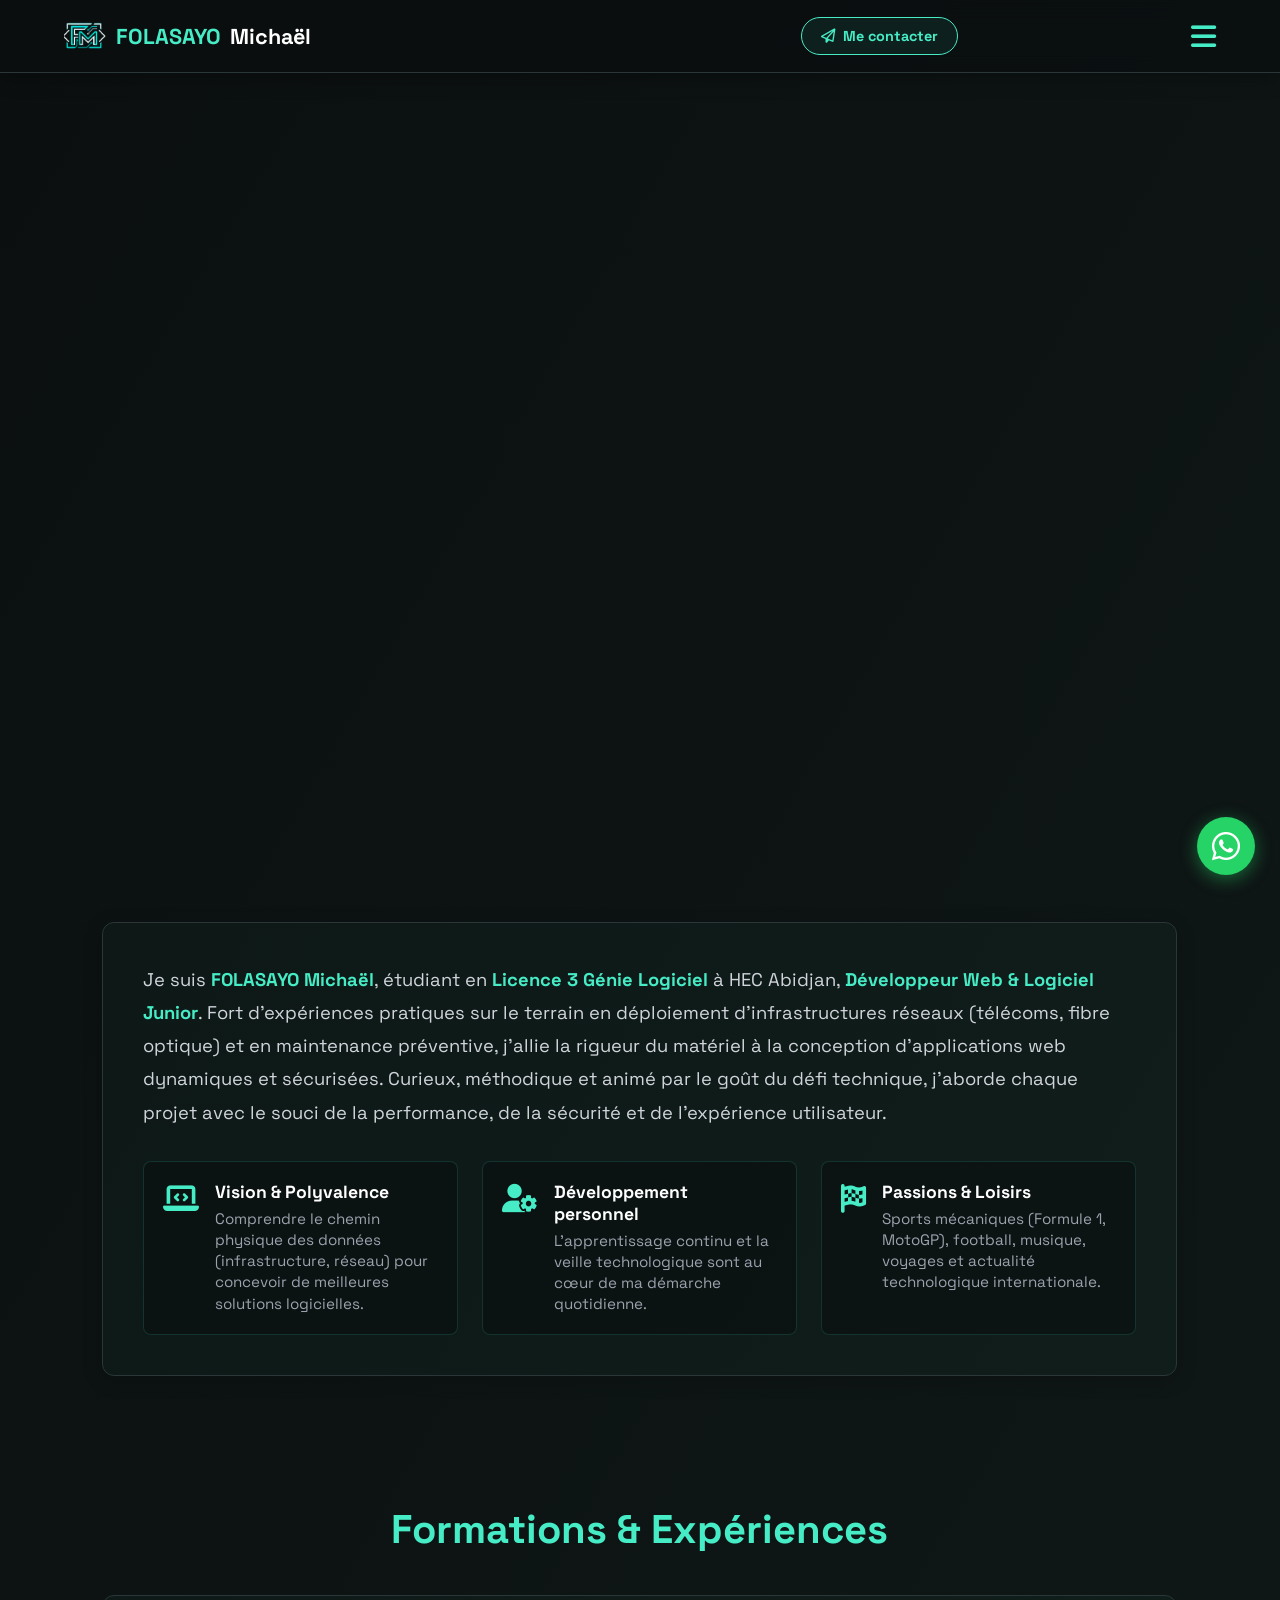
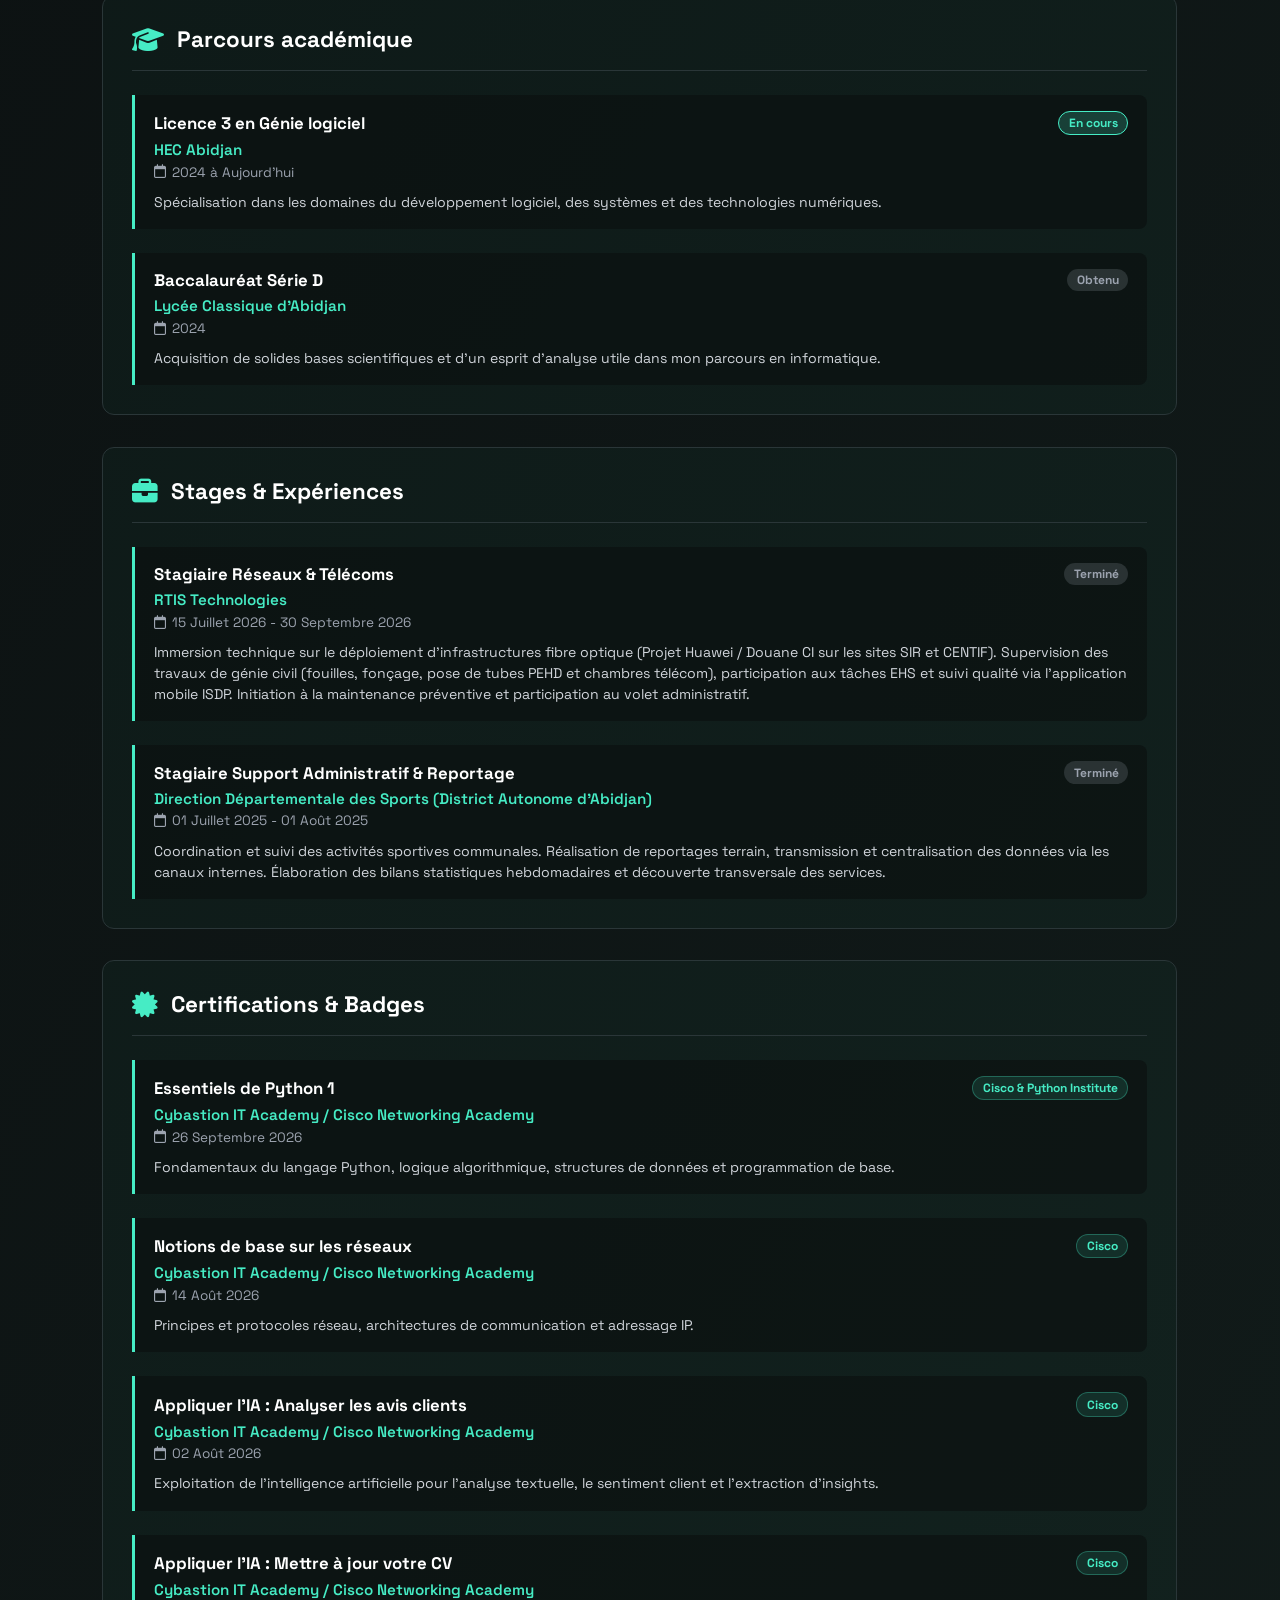
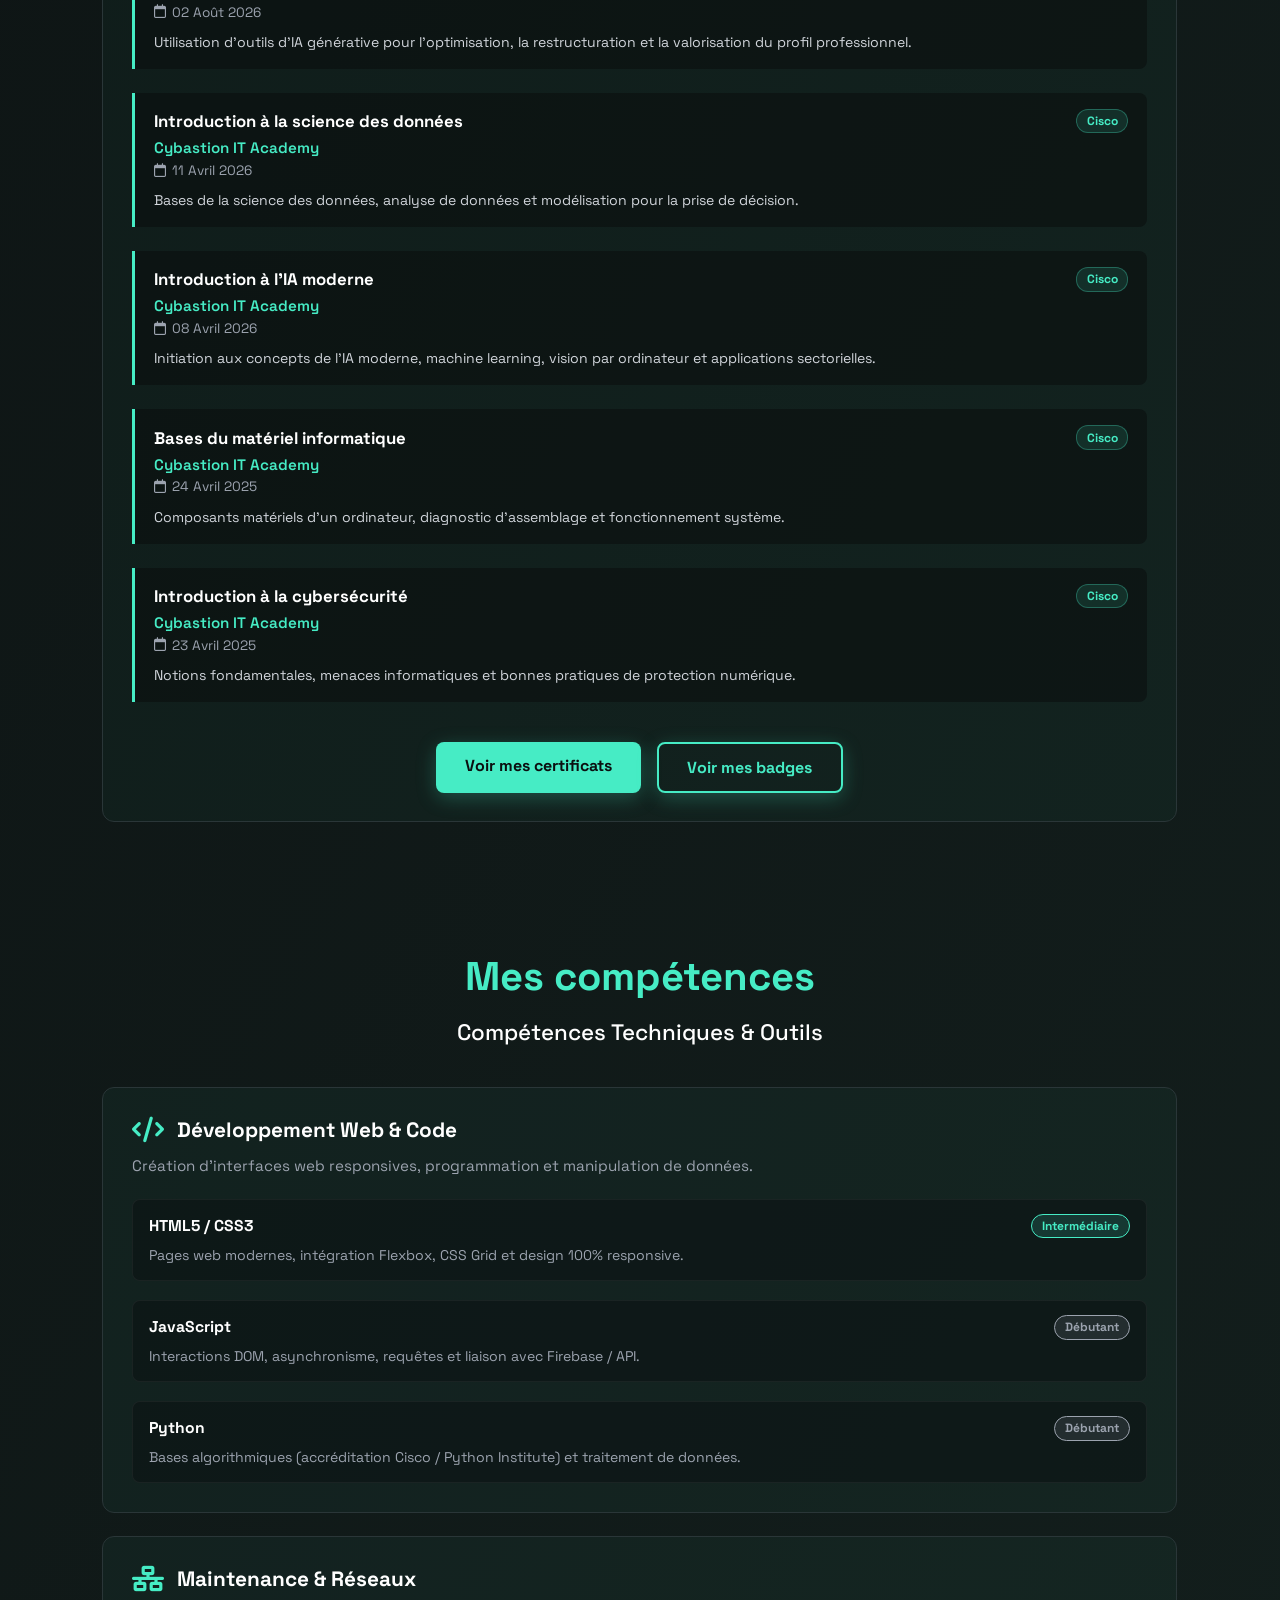
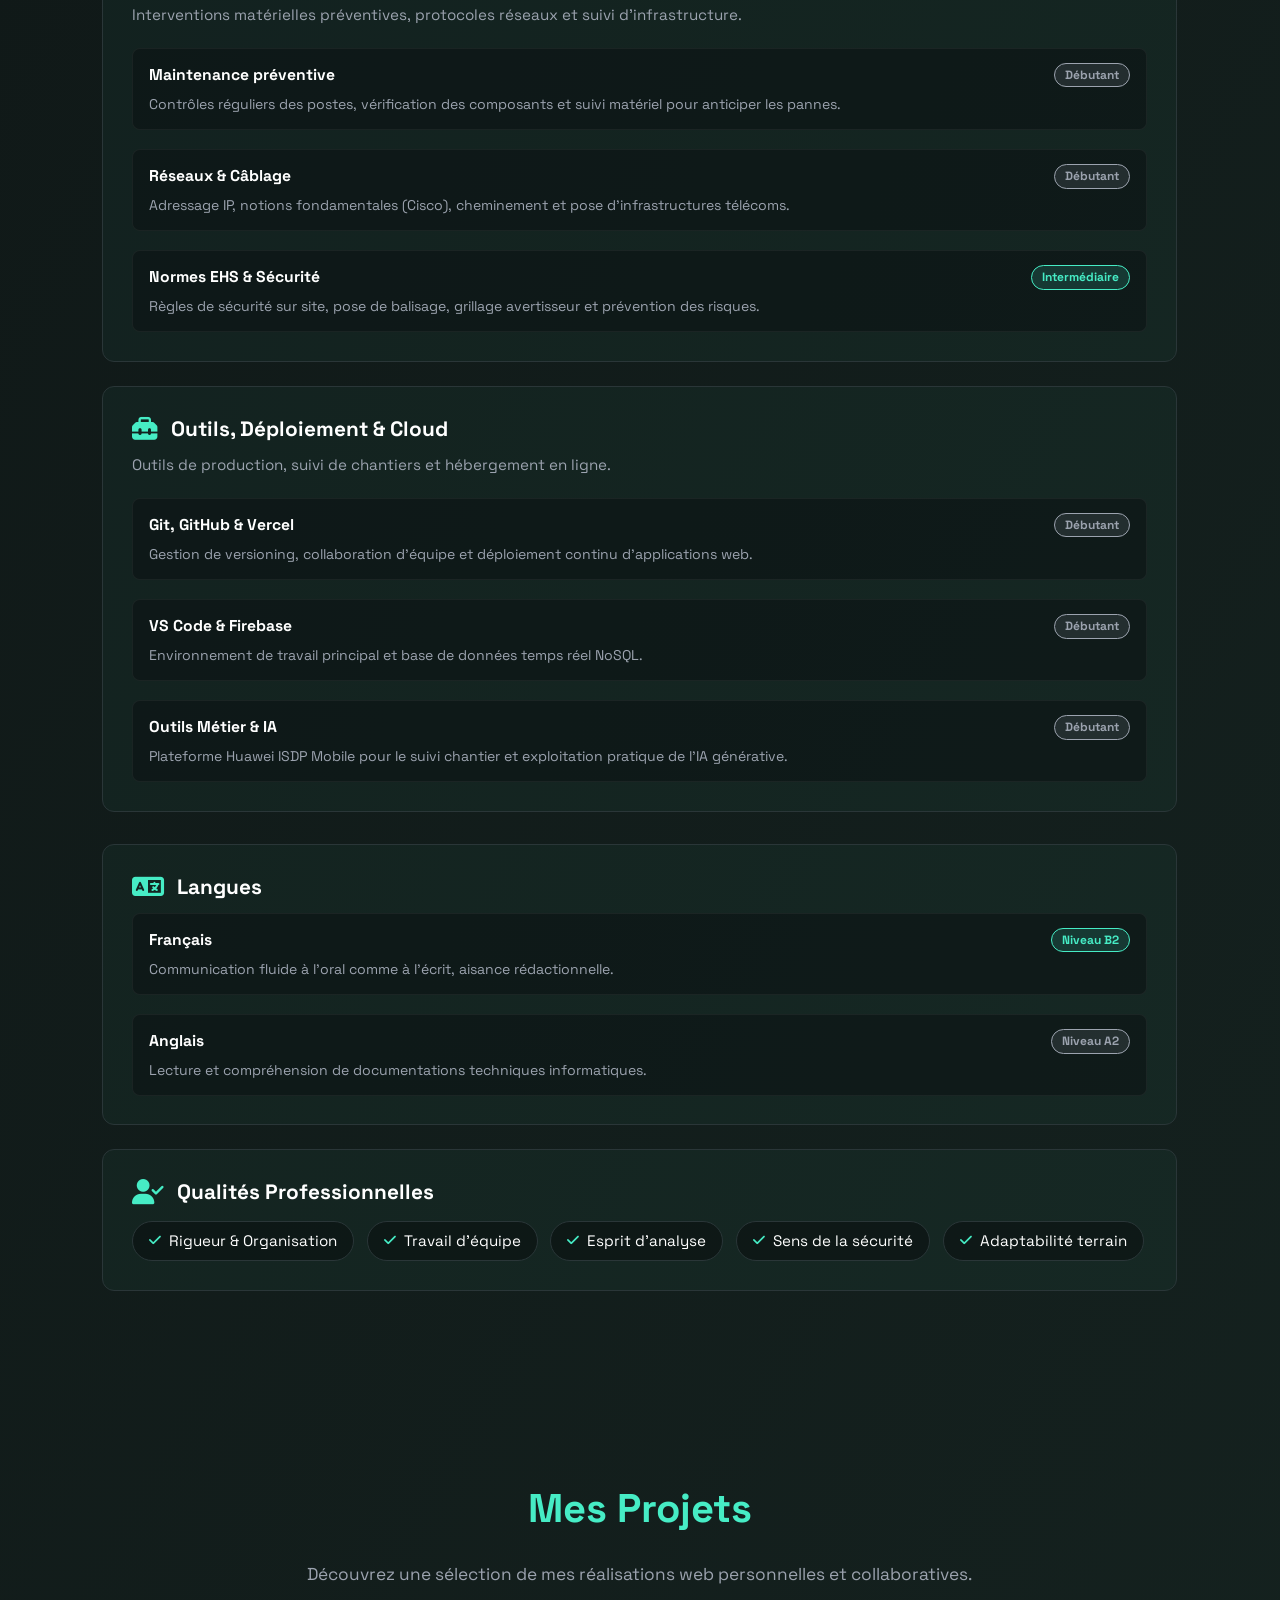
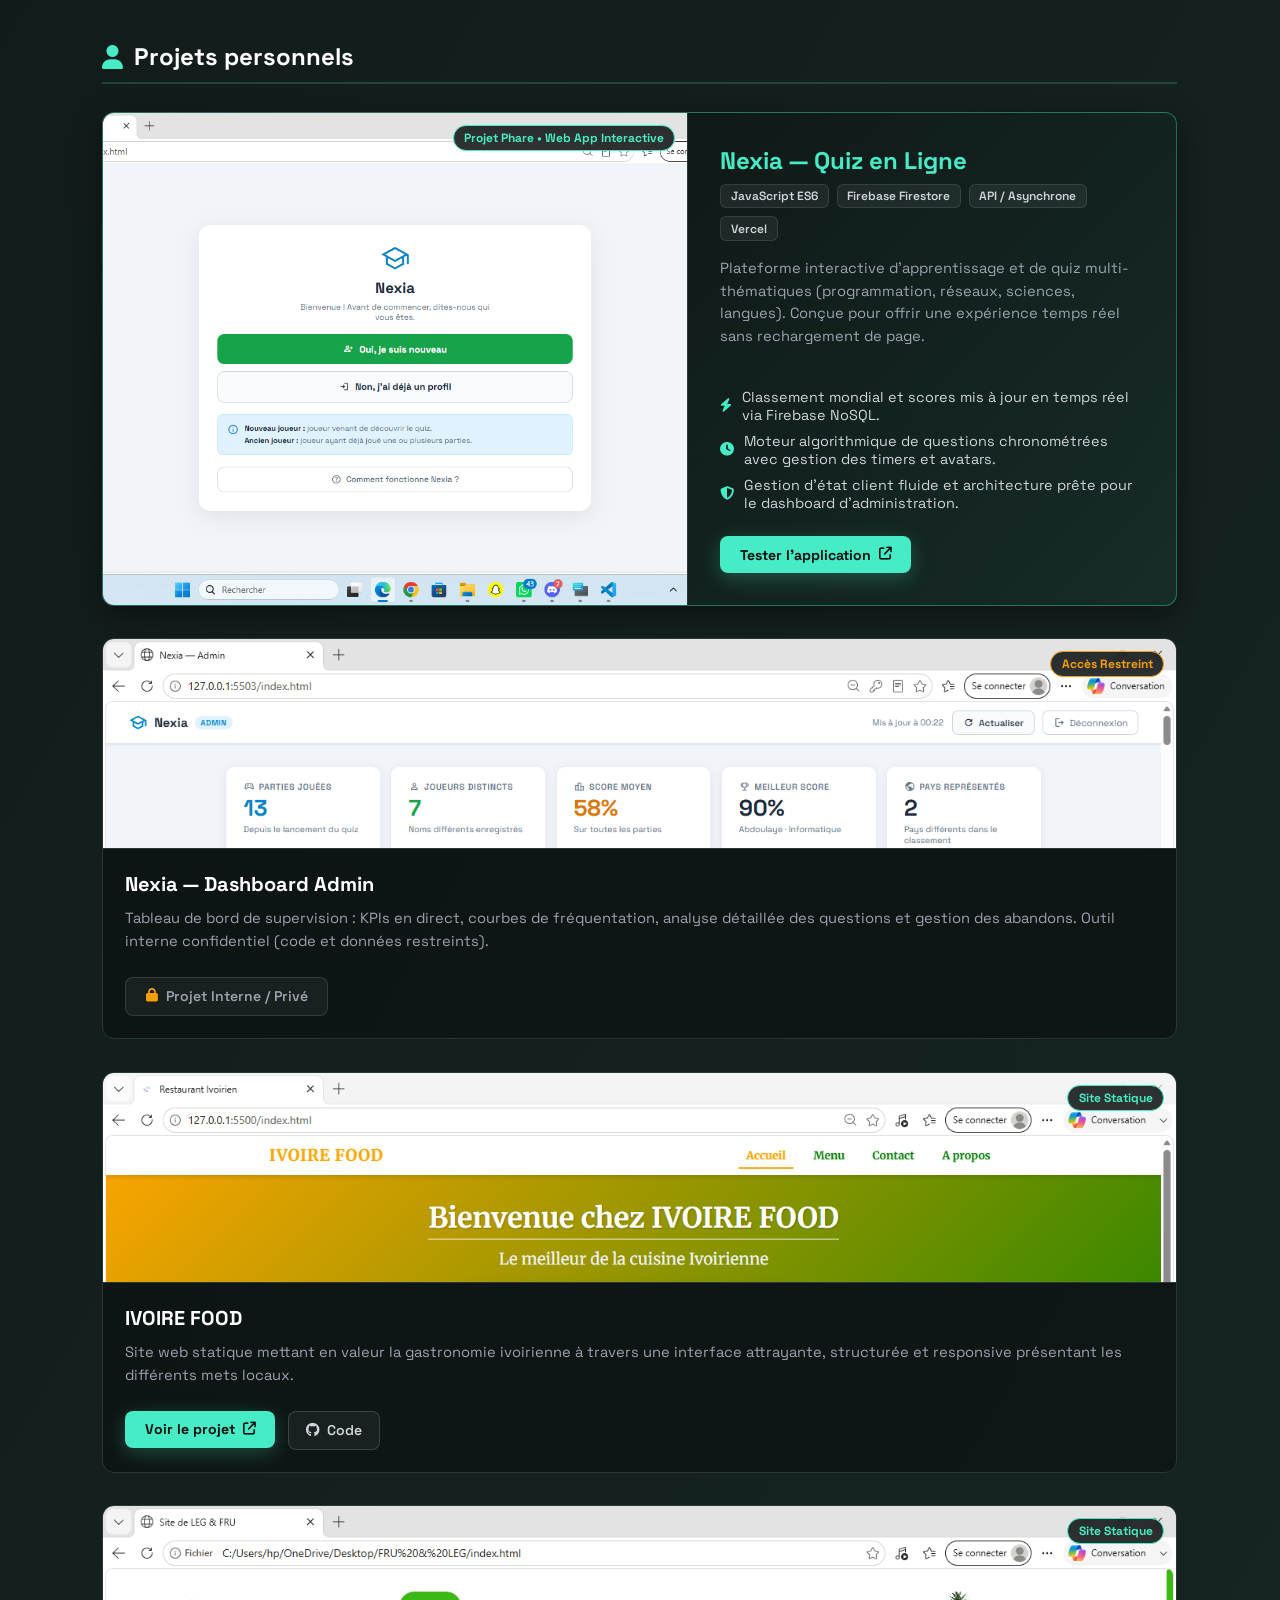
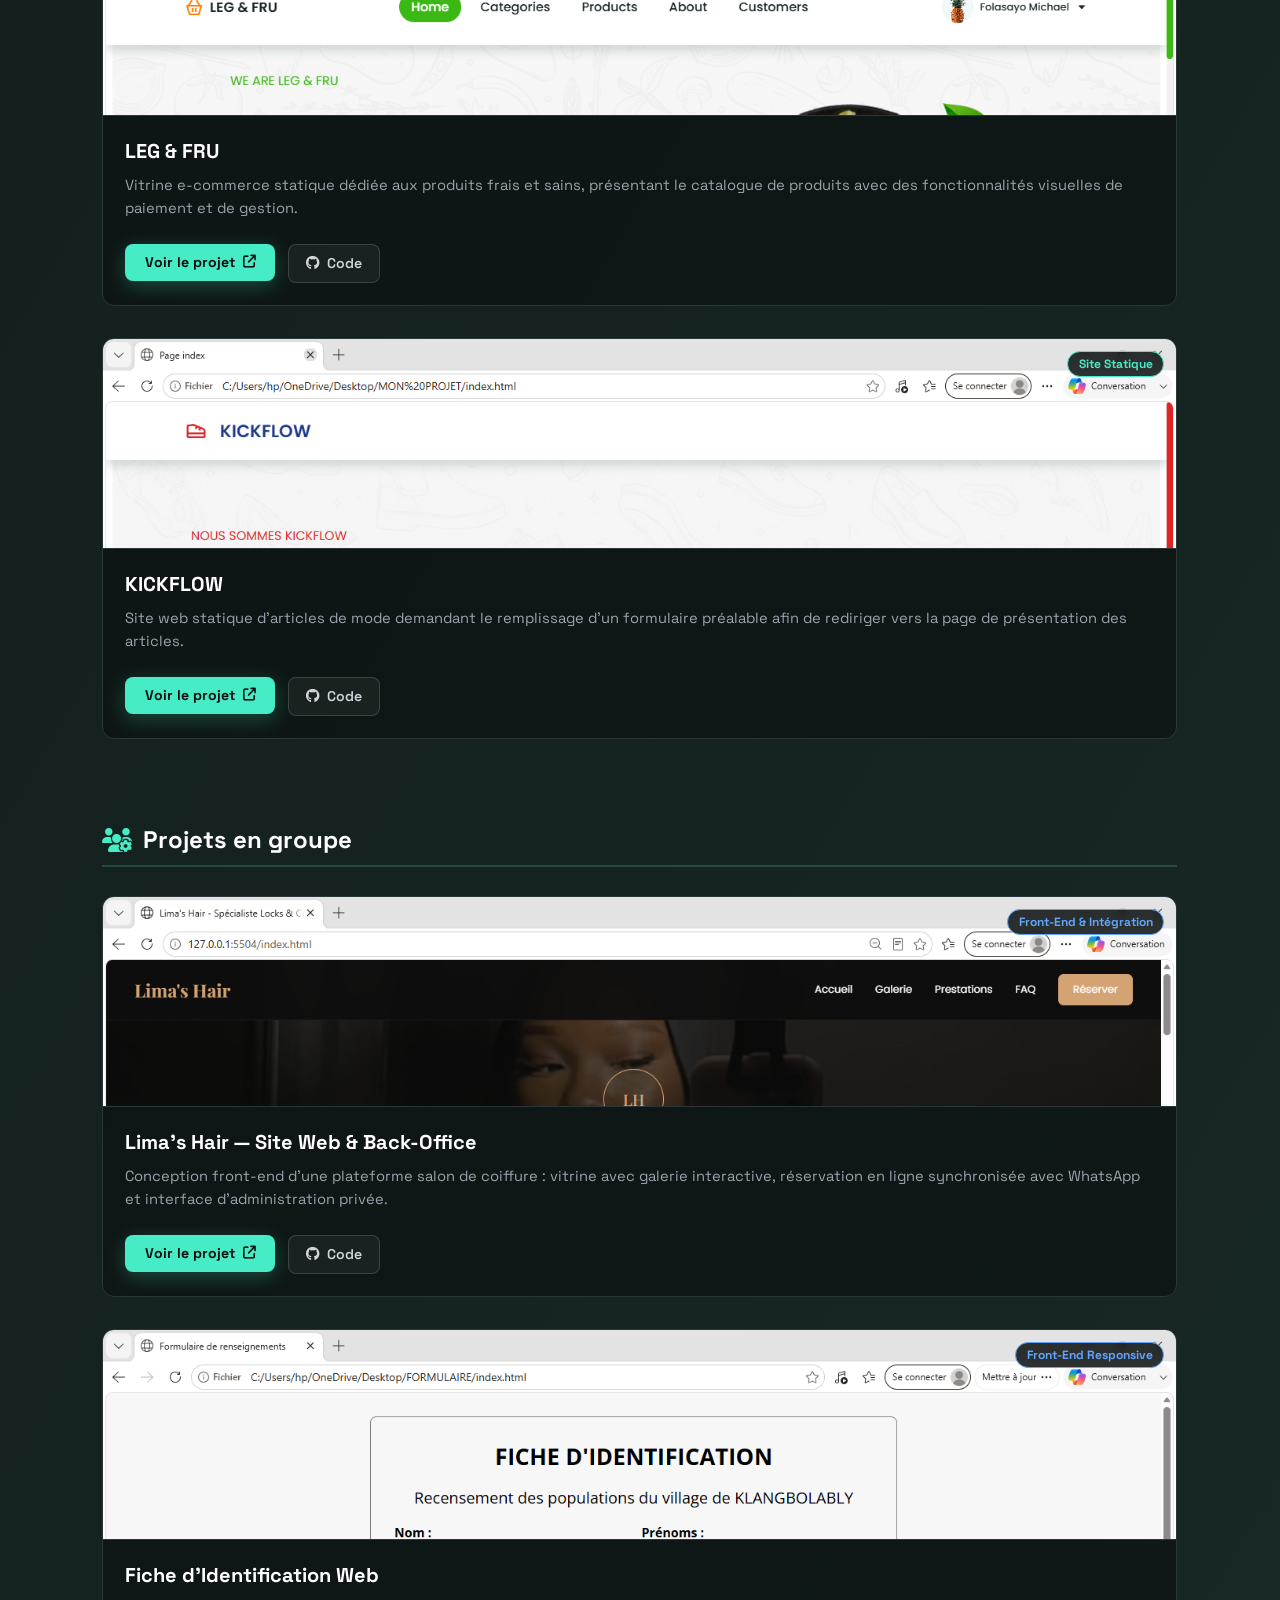
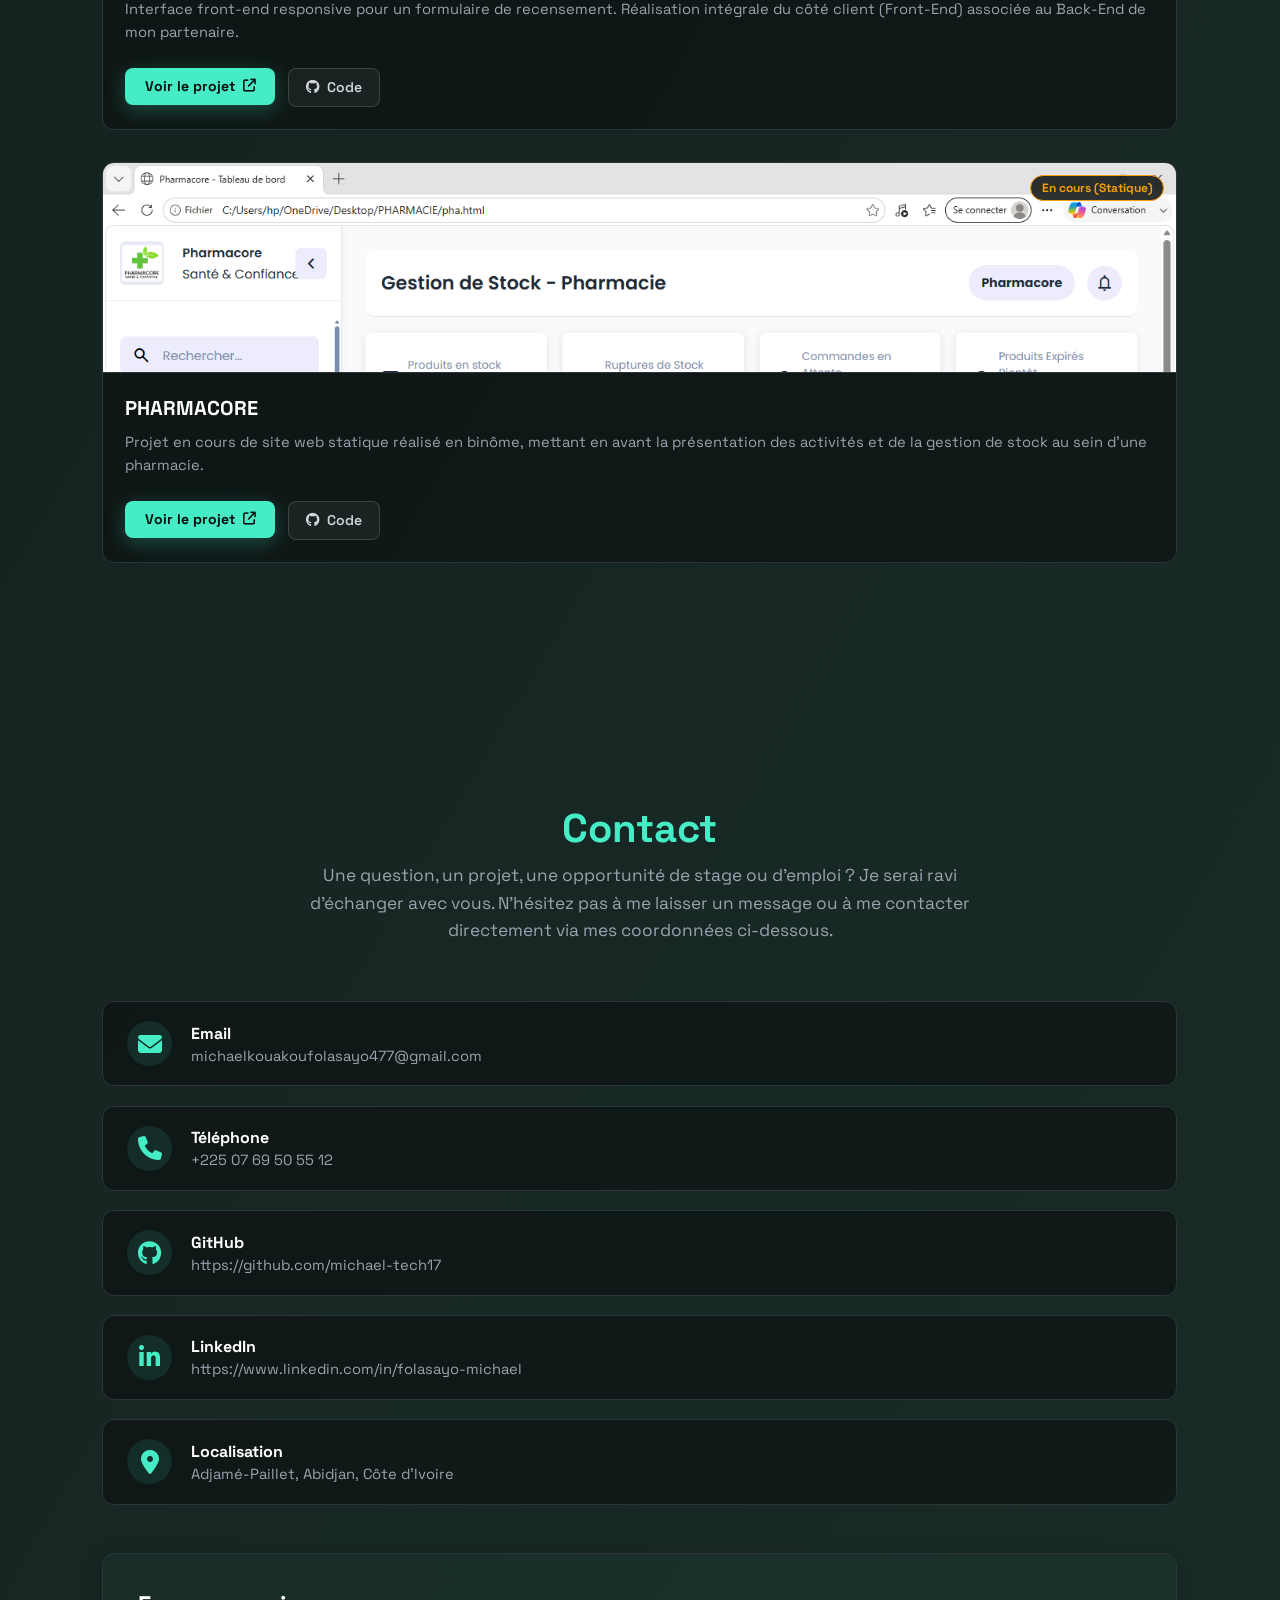
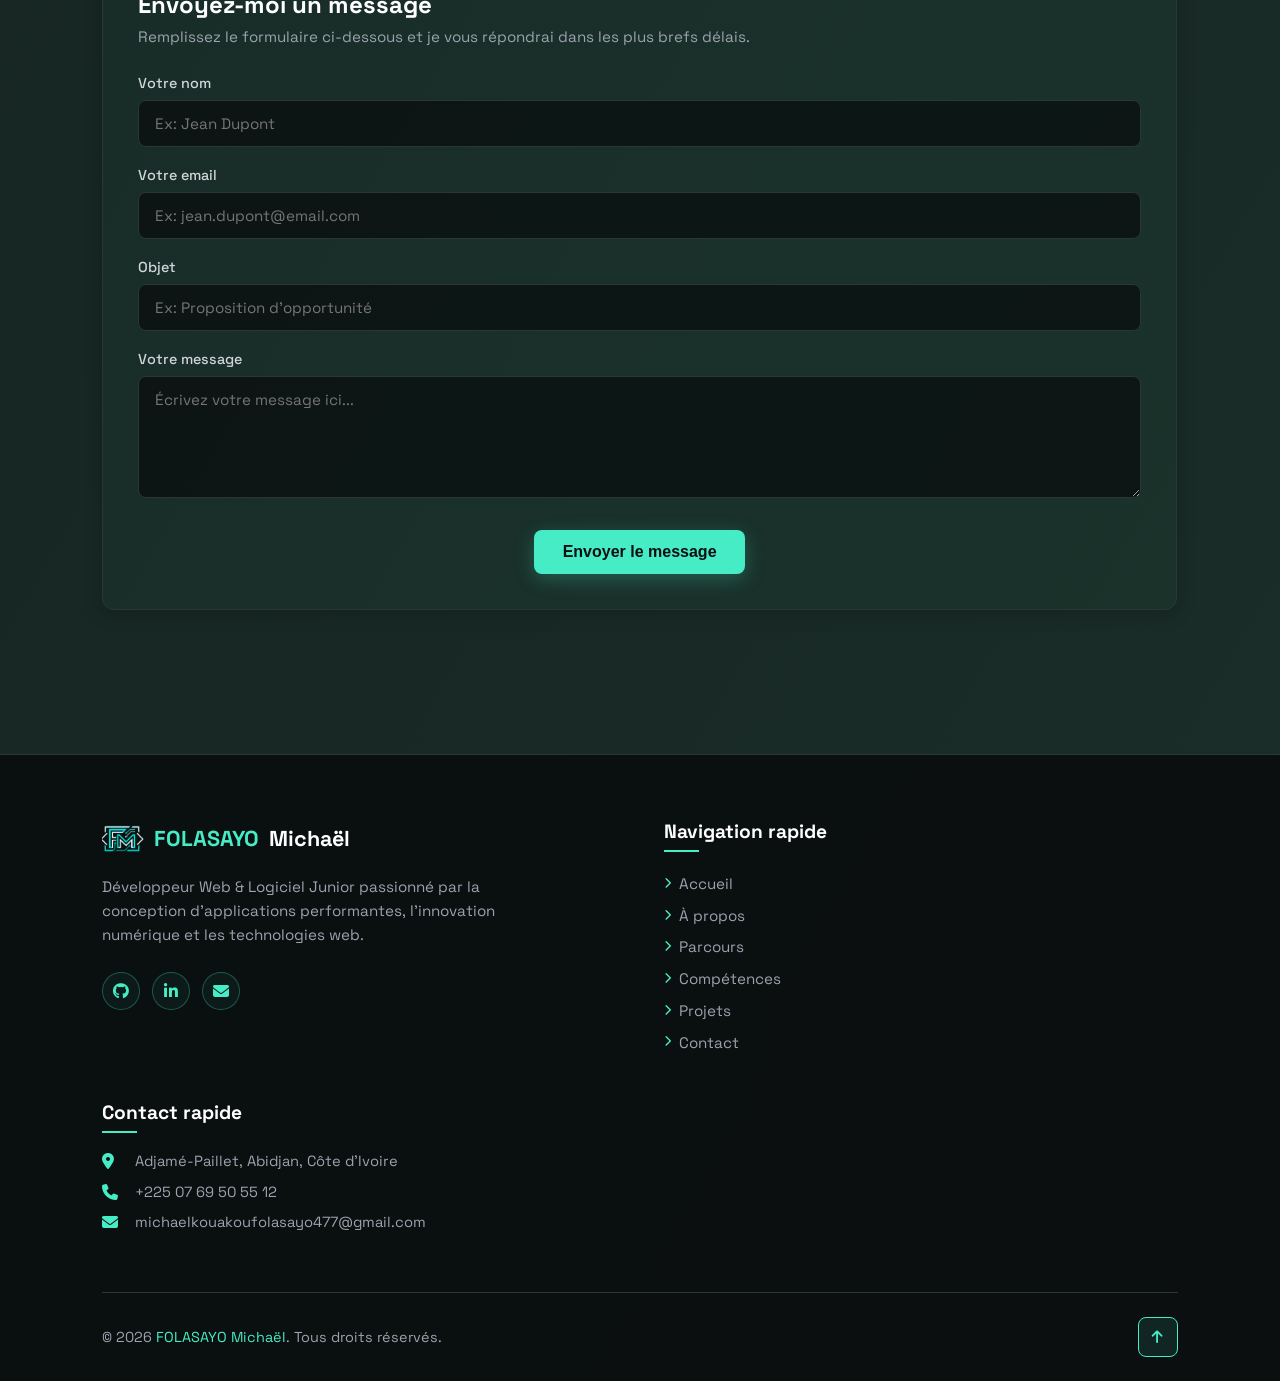
==== index.html @ db562a57 "Ajout de logo" ====
<head>
    <meta charset="UTF-8">
    <meta name="viewport" content="width=device-width, initial-scale=1.0">
    <title>FOLASAYO Michaël — Développeur Web & Logiciel Junior</title>

    <!-- SEO Général -->
    <meta name="title" content="FOLASAYO Michaël — Développeur Web & Logiciel Junior">
    <meta name="description" content="Portfolio de FOLASAYO Michaël, étudiant en Génie Logiciel. Développement d'applications web modernes (JavaScript, Firebase, APIs) et compétences en infrastructures réseaux.">
    <meta name="keywords" content="FOLASAYO Michaël, Développeur Web, Génie Logiciel, Côte d'Ivoire, Abidjan, JavaScript, Firebase, Portfolio, Frontend">
    <meta name="author" content="FOLASAYO Michaël">
    <meta name="robots" content="index, follow">

    <!-- Favicon (Onglet du navigateur) -->
    <link rel="icon" type="image/svg+xml" href="data:image/svg+xml,<svg xmlns='http://www.w3.org/2000/svg' viewBox='0 0 100 100'><text y='.9em' font-size='90' fill='%2346ECC5'>⚡</text></svg>">

    <!-- Open Graph (Aperçu enrichi sur WhatsApp, LinkedIn, Facebook) -->
    <meta property="og:type" content="website">
    <meta property="og:url" content="https://michael-tech17.github.io/">
    <meta property="og:title" content="FOLASAYO Michaël — Développeur Web & Logiciel Junior">
    <meta property="og:description" content="Découvrez mes projets web, mes compétences techniques et mes réalisations (Nexia, back-office, applications interactives).">
    <meta property="og:image" content="Images/hero.jpg">

    <!-- Twitter Card -->
    <meta name="twitter:card" content="summary_large_image">
    <meta name="twitter:title" content="FOLASAYO Michaël — Développeur Web & Logiciel Junior">
    <meta name="twitter:description" content="Découvrez mes projets web, mes compétences techniques et mes réalisations.">
    <meta name="twitter:image" content="Images/hero.jpg">

    <!-- Feuilles de style et icônes -->
    <link rel="stylesheet" href="style.css">
    <link rel="stylesheet" href="https://cdnjs.cloudflare.com/ajax/libs/font-awesome/6.5.1/css/all.min.css">
</head>
<body>

    <!-- Entête -->
    <header>
        <a href="#" class="logo">
            <img src="Images/logo.png" alt="Logo FOLASAYO Michaël" class="logo-img">
            <span>FOLASAYO</span> Michaël
        </a>

        <nav>
            <ul class="navbar" id="navbar">
                <li><a href="#home" class="active">Accueil</a></li>
                <li><a href="#about">À propos</a></li>
                <li><a href="#education">Parcours</a></li>
                <li><a href="#skills">Compétences</a></li>
                <li><a href="#projects">Projets</a></li>
                <li><a href="#contact">Contact</a></li>
            </ul>
        </nav>

        <!-- Bouton d'action directe -->
        <a href="#contact" class="btn-header">
            <i class="fa-regular fa-paper-plane"></i>
            <span>Me contacter</span>
        </a>

        <div class="menu-icon" id="menu-icon">
            <i class="fa-solid fa-bars"></i>
        </div>
    </header>

    <!-- Contenu Principal -->
    <main>
        <!-- Section Accueil -->
        <section class="hero" id="home">
            <div class="hero-text reveal">
                <h1>Salut ! Je me nomme <br><span class="name">FOLASAYO Michaël</span></h1>
                <p class="typing-text">Développeur Web & Logiciel Junior</p>
                <p class="description">
                    Étudiant en Génie Logiciel, je conçois des applications web modernes et dynamiques tout en apportant une expertise terrain concrète en maintenance préventive et déploiement d'infrastructures télécoms.
                </p>

                <div class="social">
                    <a href="https://github.com/michael-tech17" target="_blank" rel="noopener noreferrer" aria-label="GitHub"><i class="fa-brands fa-github"></i></a>
                    <a href="https://www.linkedin.com/in/folasayo-michael" target="_blank" rel="noopener noreferrer" aria-label="LinkedIn"><i class="fa-brands fa-linkedin-in"></i></a>
                </div>

                <a href="Documents/CV de FMK (2).pdf" target="_blank" rel="noopener noreferrer" class="btn">Voir mon CV</a>
            </div>

            <div class="hero-image reveal">
                <img src="Images/hero.jpg" alt="Photo de FOLASAYO Michaël">
            </div>
        </section>

        <!-- Section À propos -->
        <section class="about" id="about">
            <h2 class="reveal">À propos de moi</h2>
            <div class="about-card reveal">
                <p class="about-intro">
                    Je suis <strong>FOLASAYO Michaël</strong>, étudiant en <strong>Licence 3 Génie Logiciel</strong> à HEC Abidjan, <strong>Développeur Web & Logiciel Junior</strong>. Fort d'expériences pratiques sur le terrain en déploiement d'infrastructures réseaux (télécoms, fibre optique) et en maintenance préventive, j'allie la rigueur du matériel à la conception d'applications web dynamiques et sécurisées. Curieux, méthodique et animé par le goût du défi technique, j'aborde chaque projet avec le souci de la performance, de la sécurité et de l'expérience utilisateur.
                </p>

                <div class="about-details">
                    <div class="about-box">
                        <i class="fa-solid fa-laptop-code"></i>
                        <div>
                            <h4>Vision & Polyvalence</h4>
                            <p>Comprendre le chemin physique des données (infrastructure, réseau) pour concevoir de meilleures solutions logicielles.</p>
                        </div>
                    </div>

                    <div class="about-box">
                        <i class="fa-solid fa-user-gear"></i>
                        <div>
                            <h4>Développement personnel</h4>
                            <p>L'apprentissage continu et la veille technologique sont au cœur de ma démarche quotidienne.</p>
                        </div>
                    </div>

                    <div class="about-box">
                        <i class="fa-solid fa-flag-checkered"></i>
                        <div>
                            <h4>Passions & Loisirs</h4>
                            <p>Sports mécaniques (Formule 1, MotoGP), football, musique, voyages et actualité technologique internationale.</p>
                        </div>
                    </div>
                </div>
            </div>
        </section>

        <!-- Section Formations & Expériences -->
        <section class="education" id="education">
            <h2 class="reveal">Formations & Expériences</h2>

            <div class="education-grid education-two-cols">
                
                <!-- COLONNE 1 : Parcours Académique & Stages -->
                <div class="education-column reveal">
                    
                    <!-- Bloc : Parcours académique -->
                    <div class="education-card">
                        <div class="card-title">
                            <i class="fa-solid fa-graduation-cap"></i>
                            <h3>Parcours académique</h3>
                        </div>

                        <div class="timeline-item">
                            <div class="item-header">
                                <h4>Licence 3 en Génie logiciel</h4>
                                <span class="badge-status current">En cours</span>
                            </div>
                            <span class="institution">HEC Abidjan</span>
                            <span class="date"><i class="fa-regular fa-calendar"></i> 2024 à Aujourd'hui</span>
                            <p class="item-desc">Spécialisation dans les domaines du développement logiciel, des systèmes et des technologies numériques.</p>
                        </div>

                        <div class="timeline-item">
                            <div class="item-header">
                                <h4>Baccalauréat Série D</h4>
                                <span class="badge-status done">Obtenu</span>
                            </div>
                            <span class="institution">Lycée Classique d'Abidjan</span>
                            <span class="date"><i class="fa-regular fa-calendar"></i> 2024</span>
                            <p class="item-desc">Acquisition de solides bases scientifiques et d'un esprit d'analyse utile dans mon parcours en informatique.</p>
                        </div>
                    </div>

                    <!-- Bloc : Stages & Expériences -->
                    <div class="education-card">
                        <div class="card-title">
                            <i class="fa-solid fa-briefcase"></i>
                            <h3>Stages & Expériences</h3>
                        </div>

                        <div class="timeline-item">
                            <div class="item-header">
                                <h4>Stagiaire Réseaux & Télécoms</h4>
                                <span class="badge-status done">Terminé</span>
                            </div>
                            <span class="institution">RTIS Technologies</span>
                            <span class="date"><i class="fa-regular fa-calendar"></i> 15 Juillet 2026 - 30 Septembre 2026</span>
                            <p class="item-desc">
                                Immersion technique sur le déploiement d'infrastructures fibre optique (Projet Huawei / Douane CI sur les sites SIR et CENTIF). 
                                Supervision des travaux de génie civil (fouilles, fonçage, pose de tubes PEHD et chambres télécom), participation aux tâches EHS et suivi qualité via l'application mobile ISDP. Initiation à la maintenance préventive et participation au volet administratif.
                            </p>
                        </div>

                        <div class="timeline-item">
                            <div class="item-header">
                                <h4>Stagiaire Support Administratif & Reportage</h4>
                                <span class="badge-status done">Terminé</span>
                            </div>
                            <span class="institution">Direction Départementale des Sports (District Autonome d'Abidjan)</span>
                            <span class="date"><i class="fa-regular fa-calendar"></i> 01 Juillet 2025 - 01 Août 2025</span>
                            <p class="item-desc">
                                Coordination et suivi des activités sportives communales. Réalisation de reportages terrain, transmission et centralisation des données via les canaux internes. Élaboration des bilans statistiques hebdomadaires et découverte transversale des services.
                            </p>
                        </div>
                    </div>

                </div>

                <!-- COLONNE 2 : Certifications & Badges -->
                <div class="education-column reveal">
                    <div class="education-card">
                        <div class="card-title">
                            <i class="fa-solid fa-certificate"></i>
                            <h3>Certifications & Badges</h3>
                        </div>

                        <div class="timeline-item">
                            <div class="item-header">
                                <h4>Essentiels de Python 1</h4>
                                <span class="badge-tag">Cisco & Python Institute</span>
                            </div>
                            <span class="institution">Cybastion IT Academy / Cisco Networking Academy</span>
                            <span class="date"><i class="fa-regular fa-calendar"></i> 26 Septembre 2026</span>
                            <p class="item-desc">Fondamentaux du langage Python, logique algorithmique, structures de données et programmation de base.</p>
                        </div>

                        <div class="timeline-item">
                            <div class="item-header">
                                <h4>Notions de base sur les réseaux</h4>
                                <span class="badge-tag">Cisco</span>
                            </div>
                            <span class="institution">Cybastion IT Academy / Cisco Networking Academy</span>
                            <span class="date"><i class="fa-regular fa-calendar"></i> 14 Août 2026</span>
                            <p class="item-desc">Principes et protocoles réseau, architectures de communication et adressage IP.</p>
                        </div>

                        <div class="timeline-item">
                            <div class="item-header">
                                <h4>Appliquer l'IA : Analyser les avis clients</h4>
                                <span class="badge-tag">Cisco</span>
                            </div>
                            <span class="institution">Cybastion IT Academy / Cisco Networking Academy</span>
                            <span class="date"><i class="fa-regular fa-calendar"></i> 02 Août 2026</span>
                            <p class="item-desc">Exploitation de l'intelligence artificielle pour l'analyse textuelle, le sentiment client et l'extraction d'insights.</p>
                        </div>

                        <div class="timeline-item">
                            <div class="item-header">
                                <h4>Appliquer l'IA : Mettre à jour votre CV</h4>
                                <span class="badge-tag">Cisco</span>
                            </div>
                            <span class="institution">Cybastion IT Academy / Cisco Networking Academy</span>
                            <span class="date"><i class="fa-regular fa-calendar"></i> 02 Août 2026</span>
                            <p class="item-desc">Utilisation d'outils d'IA générative pour l'optimisation, la restructuration et la valorisation du profil professionnel.</p>
                        </div>

                        <div class="timeline-item">
                            <div class="item-header">
                                <h4>Introduction à la science des données</h4>
                                <span class="badge-tag">Cisco</span>
                            </div>
                            <span class="institution">Cybastion IT Academy</span>
                            <span class="date"><i class="fa-regular fa-calendar"></i> 11 Avril 2026</span>
                            <p class="item-desc">Bases de la science des données, analyse de données et modélisation pour la prise de décision.</p>
                        </div>

                        <div class="timeline-item">
                            <div class="item-header">
                                <h4>Introduction à l'IA moderne</h4>
                                <span class="badge-tag">Cisco</span>
                            </div>
                            <span class="institution">Cybastion IT Academy</span>
                            <span class="date"><i class="fa-regular fa-calendar"></i> 08 Avril 2026</span>
                            <p class="item-desc">Initiation aux concepts de l'IA moderne, machine learning, vision par ordinateur et applications sectorielles.</p>
                        </div>

                        <div class="timeline-item">
                            <div class="item-header">
                                <h4>Bases du matériel informatique</h4>
                                <span class="badge-tag">Cisco</span>
                            </div>
                            <span class="institution">Cybastion IT Academy</span>
                            <span class="date"><i class="fa-regular fa-calendar"></i> 24 Avril 2025</span>
                            <p class="item-desc">Composants matériels d'un ordinateur, diagnostic d'assemblage et fonctionnement système.</p>
                        </div>

                        <div class="timeline-item">
                            <div class="item-header">
                                <h4>Introduction à la cybersécurité</h4>
                                <span class="badge-tag">Cisco</span>
                            </div>
                            <span class="institution">Cybastion IT Academy</span>
                            <span class="date"><i class="fa-regular fa-calendar"></i> 23 Avril 2025</span>
                            <p class="item-desc">Notions fondamentales, menaces informatiques et bonnes pratiques de protection numérique.</p>
                        </div>

                        <div class="cert-actions-row">
                            <a href="Documents/CERTIFICATS/" target="_blank" rel="noopener noreferrer" class="btn">Voir mes certificats</a>
                            <a href="https://www.credly.com/users/michael-kouakou-folasayo" target="_blank" rel="noopener noreferrer" class="btn btn-outline">Voir mes badges</a>
                        </div>
                    </div>
                </div>

            </div>
        </section>

        <!-- Section Compétences -->
        <section class="skills" id="skills">
            <h2 class="reveal">Mes compétences</h2>
            <h3 class="skills-subtitle reveal">Compétences Techniques & Outils</h3>

            <div class="skills-grid">
                
                <!-- Carte 1 -->
                <div class="skill-card reveal">
                    <div class="skill-header">
                        <i class="fa-solid fa-code"></i>
                        <h4>Développement Web & Code</h4>
                    </div>
                    <p class="skill-desc">Création d'interfaces web responsives, programmation et manipulation de données.</p>
                    <ul class="skill-list">
                        <li>
                            <div class="skill-title-row">
                                <strong>HTML5 / CSS3</strong>
                                <span class="level badge-inter">Intermédiaire</span>
                            </div>
                            <p>Pages web modernes, intégration Flexbox, CSS Grid et design 100% responsive.</p>
                        </li>
                        <li>
                            <div class="skill-title-row">
                                <strong>JavaScript</strong>
                                <span class="level badge-dev">Débutant</span>
                            </div>
                            <p>Interactions DOM, asynchronisme, requêtes et liaison avec Firebase / API.</p>
                        </li>
                        <li>
                            <div class="skill-title-row">
                                <strong>Python</strong>
                                <span class="level badge-dev">Débutant</span>
                            </div>
                            <p>Bases algorithmiques (accréditation Cisco / Python Institute) et traitement de données.</p>
                        </li>
                    </ul>
                </div>

                <!-- Carte 2 (Badges corrigés) -->
                <div class="skill-card reveal">
                    <div class="skill-header">
                        <i class="fa-solid fa-network-wired"></i>
                        <h4>Maintenance & Réseaux</h4>
                    </div>
                    <p class="skill-desc">Interventions matérielles préventives, protocoles réseaux et suivi d'infrastructure.</p>
                    <ul class="skill-list">
                        <li>
                            <div class="skill-title-row">
                                <strong>Maintenance préventive</strong>
                                <span class="level badge-dev">Débutant</span>
                            </div>
                            <p>Contrôles réguliers des postes, vérification des composants et suivi matériel pour anticiper les pannes.</p>
                        </li>
                        <li>
                            <div class="skill-title-row">
                                <strong>Réseaux & Câblage</strong>
                                <span class="level badge-dev">Débutant</span>
                            </div>
                            <p>Adressage IP, notions fondamentales (Cisco), cheminement et pose d'infrastructures télécoms.</p>
                        </li>
                        <li>
                            <div class="skill-title-row">
                                <strong>Normes EHS & Sécurité</strong>
                                <span class="level badge-inter">Intermédiaire</span>
                            </div>
                            <p>Règles de sécurité sur site, pose de balisage, grillage avertisseur et prévention des risques.</p>
                        </li>
                    </ul>
                </div>

                <!-- Carte 3 (Badges corrigés) -->
                <div class="skill-card reveal">
                    <div class="skill-header">
                        <i class="fa-solid fa-toolbox"></i>
                        <h4>Outils, Déploiement & Cloud</h4>
                    </div>
                    <p class="skill-desc">Outils de production, suivi de chantiers et hébergement en ligne.</p>
                    <ul class="skill-list">
                        <li>
                            <div class="skill-title-row">
                                <strong>Git, GitHub & Vercel</strong>
                                <span class="level badge-dev">Débutant</span>
                            </div>
                            <p>Gestion de versioning, collaboration d'équipe et déploiement continu d'applications web.</p>
                        </li>
                        <li>
                            <div class="skill-title-row">
                                <strong>VS Code & Firebase</strong>
                                <span class="level badge-dev">Débutant</span>
                            </div>
                            <p>Environnement de travail principal et base de données temps réel NoSQL.</p>
                        </li>
                        <li>
                            <div class="skill-title-row">
                                <strong>Outils Métier & IA</strong>
                                <span class="level badge-dev">Débutant</span>
                            </div>
                            <p>Plateforme Huawei ISDP Mobile pour le suivi chantier et exploitation pratique de l'IA générative.</p>
                        </li>
                    </ul>
                </div>

            </div>

            <!-- Grille du bas -->
            <div class="skills-bottom-grid">
                
                <div class="skill-card reveal">
                    <div class="skill-header">
                        <i class="fa-solid fa-language"></i>
                        <h4>Langues</h4>
                    </div>
                    <ul class="skill-list">
                        <li>
                            <div class="skill-title-row">
                                <strong>Français</strong>
                                <span class="level badge-inter">Niveau B2</span>
                            </div>
                            <p>Communication fluide à l'oral comme à l'écrit, aisance rédactionnelle.</p>
                        </li>
                        <li>
                            <div class="skill-title-row">
                                <strong>Anglais</strong>
                                <span class="level badge-dev">Niveau A2</span>
                            </div>
                            <p>Lecture et compréhension de documentations techniques informatiques.</p>
                        </li>
                    </ul>
                </div>

                <div class="skill-card reveal">
                    <div class="skill-header">
                        <i class="fa-solid fa-user-check"></i>
                        <h4>Qualités Professionnelles</h4>
                    </div>
                    <ul class="qualities-tags">
                        <li><i class="fa-solid fa-check"></i> Rigueur & Organisation</li>
                        <li><i class="fa-solid fa-check"></i> Travail d'équipe</li>
                        <li><i class="fa-solid fa-check"></i> Esprit d'analyse</li>
                        <li><i class="fa-solid fa-check"></i> Sens de la sécurité</li>
                        <li><i class="fa-solid fa-check"></i> Adaptabilité terrain</li>
                    </ul>
                </div>

            </div>
        </section>

        <!-- Section Projets -->
        <section class="projects" id="projects">
            <div class="container">
                <h2 class="reveal">Mes Projets</h2><br>
                <p class="section-subtitle reveal">Découvrez une sélection de mes réalisations web personnelles et collaboratives.</p>
            </div>

            <!-- Projets Personnels -->
            <div class="projects-category">
                <h3 class="category-title reveal">
                    <i class="fa-solid fa-user"></i> Projets personnels
                </h3>
                
                <div class="projects-grid">
                    <!-- Projet Phare 1 : Nexia Quiz (En Pleine Largeur) -->
                    <article class="project-card project-card-featured reveal">
                        <div class="project-img-wrapper featured-img">
                            <img src="Images/Quiz Nexia.png" alt="Aperçu Nexia Quiz">
                            <span class="project-badge">Projet Phare • Web App Interactive</span>
                        </div>
                        <div class="project-content featured-content">
                            <div class="featured-header">
                                <h4>Nexia — Quiz en Ligne</h4>
                                <div class="tech-stack-tags">
                                    <span>JavaScript ES6</span>
                                    <span>Firebase Firestore</span>
                                    <span>API / Asynchrone</span>
                                    <span>Vercel</span>
                                </div>
                            </div>
                            <p>
                                Plateforme interactive d'apprentissage et de quiz multi-thématiques (programmation, réseaux, sciences, langues). Conçue pour offrir une expérience temps réel sans rechargement de page.
                            </p>
                            <ul class="featured-highlights">
                                <li><i class="fa-solid fa-bolt"></i> Classement mondial et scores mis à jour en temps réel via Firebase NoSQL.</li>
                                <li><i class="fa-solid fa-clock"></i> Moteur algorithmique de questions chronométrées avec gestion des timers et avatars.</li>
                                <li><i class="fa-solid fa-shield-halved"></i> Gestion d'état client fluide et architecture prête pour le dashboard d'administration.</li>
                            </ul>
                            <div class="project-actions">
                                <a href="https://nexia-virid.vercel.app" target="_blank" rel="noopener noreferrer" class="btn">Tester l'application <i class="fa-solid fa-arrow-up-right-from-square"></i></a>
                            </div>
                        </div>
                    </article>

                    <!-- Projet 2 : Nexia Admin -->
                    <article class="project-card reveal">
                        <div class="project-img-wrapper">
                            <img src="Images/Page admin Nexia.png" alt="Aperçu Nexia Admin">
                            <span class="project-badge private-badge">Accès Restreint</span>
                        </div>
                        <div class="project-content">
                            <h4>Nexia — Dashboard Admin</h4>
                            <p>Tableau de bord de supervision : KPIs en direct, courbes de fréquentation, analyse détaillée des questions et gestion des abandons. Outil interne confidentiel (code et données restreints).</p>
                            <div class="project-actions">
                                <span class="btn-private"><i class="fa-solid fa-lock"></i> Projet Interne / Privé</span>
                            </div>
                        </div>
                    </article>

                    <!-- Projet 3 : IVOIRE FOOD -->
                    <article class="project-card reveal">
                        <div class="project-img-wrapper">
                            <img src="Images/Site restaurant.png" alt="Aperçu IVOIRE FOOD">
                            <span class="project-badge">Site Statique</span>
                        </div>
                        <div class="project-content">
                            <h4>IVOIRE FOOD</h4>
                            <p>Site web statique mettant en valeur la gastronomie ivoirienne à travers une interface attrayante, structurée et responsive présentant les différents mets locaux.</p>
                            <div class="project-actions">
                                <a href="https://michael-tech17.github.io/Restaurant--IVOIRE/" target="_blank" rel="noopener noreferrer" class="btn">Voir le projet <i class="fa-solid fa-arrow-up-right-from-square"></i></a>
                                <a href="https://github.com/michael-tech17/Restaurant--IVOIRE" target="_blank" rel="noopener noreferrer" class="btn-code" title="Code source"><i class="fa-brands fa-github"></i> Code</a>
                            </div>
                        </div>
                    </article>

                    <!-- Projet 4 : LEG & FRU -->
                    <article class="project-card reveal">
                        <div class="project-img-wrapper">
                            <img src="Images/Site LEG & FRU.png" alt="Aperçu LEG & FRU">
                            <span class="project-badge">Site Statique</span>
                        </div>
                        <div class="project-content">
                            <h4>LEG & FRU</h4>
                            <p>Vitrine e-commerce statique dédiée aux produits frais et sains, présentant le catalogue de produits avec des fonctionnalités visuelles de paiement et de gestion.</p>
                            <div class="project-actions">
                                <a href="https://michael-tech17.github.io/FRU-LEG/" target="_blank" rel="noopener noreferrer" class="btn">Voir le projet <i class="fa-solid fa-arrow-up-right-from-square"></i></a>
                                <a href="https://github.com/michael-tech17/FRU-LEG" target="_blank" rel="noopener noreferrer" class="btn-code" title="Code source"><i class="fa-brands fa-github"></i> Code</a>
                            </div>
                        </div>
                    </article>

                    <!-- Projet 5 : KICKFLOW -->
                    <article class="project-card reveal">
                        <div class="project-img-wrapper">
                            <img src="Images/Site chaussures.png" alt="Aperçu KICKFLOW">
                            <span class="project-badge">Site Statique</span>
                        </div>
                        <div class="project-content">
                            <h4>KICKFLOW</h4>
                            <p>Site web statique d'articles de mode demandant le remplissage d'un formulaire préalable afin de rediriger vers la page de présentation des articles.</p>
                            <div class="project-actions">
                                <a href="https://michael-tech17.github.io/KICKFLOW/" target="_blank" rel="noopener noreferrer" class="btn">Voir le projet <i class="fa-solid fa-arrow-up-right-from-square"></i></a>
                                <a href="https://github.com/michael-tech17/KICKFLOW" target="_blank" rel="noopener noreferrer" class="btn-code" title="Code source"><i class="fa-brands fa-github"></i> Code</a>
                            </div>
                        </div>
                    </article>
                </div>
            </div> <br>

            <!-- Projets en Groupe -->
            <div class="projects-category">
                <h3 class="category-title reveal">
                    <i class="fa-solid fa-users-gear"></i> Projets en groupe
                </h3>

                <div class="projects-grid">
                    <!-- Projet 6 -->
                    <article class="project-card reveal">
                        <div class="project-img-wrapper">
                            <img src="Images/Site LIAMA'S HAIR.png" alt="Aperçu Lima's Hair">
                            <span class="project-badge team-badge">Front-End & Intégration</span>
                        </div>
                        <div class="project-content">
                            <h4>Lima's Hair — Site Web & Back-Office</h4>
                            <p>Conception front-end d'une plateforme salon de coiffure : vitrine avec galerie interactive, réservation en ligne synchronisée avec WhatsApp et interface d'administration privée.</p>
                            <div class="project-actions">
                                <a href="https://michael-tech17.github.io/LIAMA-S_HAIR/" target="_blank" rel="noopener noreferrer" class="btn">Voir le projet <i class="fa-solid fa-arrow-up-right-from-square"></i></a>
                                <a href="https://github.com/michael-tech17/LIAMA-S_HAIR" target="_blank" rel="noopener noreferrer" class="btn-code" title="Code source"><i class="fa-brands fa-github"></i> Code</a>
                            </div>
                        </div>
                    </article>

                    <!-- Projet 7 -->
                    <article class="project-card reveal">
                        <div class="project-img-wrapper">
                            <img src="Images/Formulaire.png" alt="Aperçu Formulaire de Contact">
                            <span class="project-badge team-badge">Front-End Responsive</span>
                        </div>
                        <div class="project-content">
                            <h4>Fiche d'Identification Web</h4>
                            <p>Interface front-end responsive pour un formulaire de recensement. Réalisation intégrale du côté client (Front-End) associée au Back-End de mon partenaire.</p>
                            <div class="project-actions">
                                <a href="https://michael-tech17.github.io/Formulaire/" target="_blank" rel="noopener noreferrer" class="btn">Voir le projet <i class="fa-solid fa-arrow-up-right-from-square"></i></a>
                                <a href="https://github.com/michael-tech17/Formulaire" target="_blank" rel="noopener noreferrer" class="btn-code" title="Code source"><i class="fa-brands fa-github"></i> Code</a>
                            </div>
                        </div>
                    </article>

                    <!-- Projet 8 -->
                    <article class="project-card reveal">
                        <div class="project-img-wrapper">
                            <img src="Images/Site pharmacie.png" alt="Aperçu PHARMACORE">
                            <span class="project-badge ongoing-badge">En cours (Statique)</span>
                        </div>
                        <div class="project-content">
                            <h4>PHARMACORE</h4>
                            <p>Projet en cours de site web statique réalisé en binôme, mettant en avant la présentation des activités et de la gestion de stock au sein d'une pharmacie.</p>
                            <div class="project-actions">
                                <a href="https://michael-tech17.github.io/PHARMACORE/" target="_blank" rel="noopener noreferrer" class="btn">Voir le projet <i class="fa-solid fa-arrow-up-right-from-square"></i></a>
                                <a href="https://github.com/michael-tech17/PHARMACORE" target="_blank" rel="noopener noreferrer" class="btn-code" title="Code source"><i class="fa-brands fa-github"></i> Code</a>
                            </div>
                        </div>
                    </article>
                </div>
            </div>
        </section>

        <!-- Section Contact -->
        <section class="contact" id="contact">
            <h2 class="reveal">Contact</h2>
            <p class="section-subtitle reveal">
                Une question, un projet, une opportunité de stage ou d'emploi ? Je serai ravi d'échanger avec vous. N'hésitez pas à me laisser un message ou à me contacter directement via mes coordonnées ci-dessous.
            </p>

            <div class="contact-container">
                <div class="contact-info reveal">
                    <div class="info-box">
                        <i class="fa-solid fa-envelope"></i>
                        <div>
                            <h4>Email</h4>
                            <p><a href="mailto:michaelkouakoufolasayo477@gmail.com">michaelkouakoufolasayo477@gmail.com</a></p>
                        </div>
                    </div>

                    <div class="info-box">
                        <i class="fa-solid fa-phone"></i>
                        <div>
                            <h4>Téléphone</h4>
                            <p><a href="tel:+2250769505512">+225 07 69 50 55 12</a></p>
                        </div>
                    </div>

                    <div class="info-box">
                        <i class="fa-brands fa-github"></i>
                        <div>
                            <h4>GitHub</h4>
                            <p><a href="https://github.com/michael-tech17" target="_blank" rel="noopener noreferrer">https://github.com/michael-tech17</a></p>
                        </div>
                    </div>

                    <div class="info-box">
                        <i class="fa-brands fa-linkedin-in"></i>
                        <div>
                            <h4>LinkedIn</h4>
                            <p><a href="https://www.linkedin.com/in/folasayo-michael" target="_blank" rel="noopener noreferrer">https://www.linkedin.com/in/folasayo-michael</a></p>
                        </div>
                    </div>

                    <div class="info-box">
                        <i class="fa-solid fa-location-dot"></i>
                        <div>
                            <h4>Localisation</h4>
                            <p>Adjamé-Paillet, Abidjan, Côte d'Ivoire</p>
                        </div>
                    </div>
                </div>

                <div class="contact-form reveal">
                    <h3>Envoyez-moi un message</h3>
                    <p>Remplissez le formulaire ci-dessous et je vous répondrai dans les plus brefs délais.</p>

                    <form id="contact-form">
                        <div class="form-group">
                            <label for="nom">Votre nom</label>
                            <input type="text" id="nom" name="nom" placeholder="Ex: Jean Dupont" required>
                        </div>

                        <div class="form-group">
                            <label for="email">Votre email</label>
                            <input type="email" id="email" name="email" placeholder="Ex: jean.dupont@email.com" required>
                        </div>

                        <div class="form-group">
                            <label for="objet">Objet</label>
                            <input type="text" id="objet" name="objet" placeholder="Ex: Proposition d'opportunité" required>
                        </div>

                        <div class="form-group">
                            <label for="message">Votre message</label>
                            <textarea id="message" name="message" rows="5" placeholder="Écrivez votre message ici..." required></textarea>
                        </div>

                        <div class="form-btn-container">
                            <button type="submit" class="btn">Envoyer le message</button>
                        </div>
                    </form>
                </div>
            </div>
        </section>
    </main>

    <!-- Footer -->
    <footer>
        <div class="footer-container">
            <div class="footer-brand">
                <a href="#" class="logo">
                    <img src="Images/logo.png" alt="Logo FOLASAYO Michaël" class="logo-img">
                    <span>FOLASAYO</span> Michaël
                </a>
                <p>Développeur Web & Logiciel Junior passionné par la conception d'applications performantes, l'innovation numérique et les technologies web.</p>
                <div class="footer-social">
                    <a href="https://github.com/michael-tech17" target="_blank" rel="noopener noreferrer" aria-label="GitHub"><i class="fa-brands fa-github"></i></a>
                    <a href="https://www.linkedin.com/in/folasayo-michael" target="_blank" rel="noopener noreferrer" aria-label="LinkedIn"><i class="fa-brands fa-linkedin-in"></i></a>
                    <a href="mailto:michaelkouakoufolasayo477@gmail.com" aria-label="Email"><i class="fa-solid fa-envelope"></i></a>
                </div>
            </div>

            <div class="footer-links">
                <h4>Navigation rapide</h4>
                <ul>
                    <li><a href="#home"><i class="fa-solid fa-chevron-right"></i> Accueil</a></li>
                    <li><a href="#about"><i class="fa-solid fa-chevron-right"></i> À propos</a></li>
                    <li><a href="#education"><i class="fa-solid fa-chevron-right"></i> Parcours</a></li>
                    <li><a href="#skills"><i class="fa-solid fa-chevron-right"></i> Compétences</a></li>
                    <li><a href="#projects"><i class="fa-solid fa-chevron-right"></i> Projets</a></li>
                    <li><a href="#contact"><i class="fa-solid fa-chevron-right"></i> Contact</a></li>
                </ul>
            </div>

            <div class="footer-contact">
                <h4>Contact rapide</h4>
                <p><i class="fa-solid fa-location-dot"></i> Adjamé-Paillet, Abidjan, Côte d'Ivoire</p>
                <p><i class="fa-solid fa-phone"></i> +225 07 69 50 55 12</p>
                <p><i class="fa-solid fa-envelope"></i> michaelkouakoufolasayo477@gmail.com</p>
            </div>
        </div>

        <div class="footer-bottom">
            <p>&copy; 2026 <span>FOLASAYO Michaël</span>. Tous droits réservés.</p>
            <a href="#home" class="back-to-top" aria-label="Retour en haut"><i class="fa-solid fa-arrow-up"></i></a>
        </div>
    </footer>

    <!-- Bouton flottant WhatsApp -->
    <a href="https://wa.me/2250769505512?text=Bonjour%20FOLASAYO,%20je%20vous%20contacte%20depuis%20votre%20portfolio." 
       class="whatsapp-float" 
       target="_blank" 
       rel="noopener noreferrer" 
       aria-label="Discuter sur WhatsApp">
        <i class="fa-brands fa-whatsapp"></i>
    </a>

    <script src="script.js"></script>
</body>
</html>
---- style.css ----
/* ==========================================================================
   1. IMPORTS DE POLICES
   ========================================================================== */
@import url('https://fonts.googleapis.com/css2?family=Space+Grotesk:wght@500;700&display=swap');

/* ==========================================================================
   2. STYLES GÉNÉRAUX & RÉINITIALISATION 
   ========================================================================== */
* {
    margin: 0;
    padding: 0;
    box-sizing: border-box;
}

body {
    background: linear-gradient(120deg, #0B0F10 0%, #1b2e29 100%);
    color: #fff;
    font-family: 'Space Grotesk', sans-serif;
    min-height: 100vh;
}

section {
    padding: 6rem 8% 2rem;
}

/* ==========================================================================
   3. COMPOSANTS RÉUTILISABLES (BOUTONS)
   ========================================================================== */
.btn {
    display: inline-block;
    background: #46ECC5;
    color: #0B0F10;
    text-decoration: none;
    padding: 0.8rem 1.8rem;
    border-radius: 8px;
    font-size: 1rem;
    font-weight: 700;
    transition: all 0.3s ease;
    box-shadow: 0 5px 20px rgba(70, 236, 197, 0.25);
    text-align: center;
}

.btn:hover {
    transform: translateY(-3px);
    box-shadow: 0 8px 25px rgba(70, 236, 197, 0.4);
}

.btn-center {
    align-self: center;
    margin-top: auto;
}

/* ==========================================================================
   4. EN-TÊTE ET BARRE DE NAVIGATION (HEADER & NAVBAR DESKTOP)
   ========================================================================== */
header {
    background: rgba(11, 15, 16, 0.95);
    backdrop-filter: blur(10px);
    width: 100%;
    position: fixed;
    left: 0;
    top: 0;
    padding: 1.1rem 5%; /* Réduit légèrement la marge externe pour aérer le milieu */
    display: flex;
    justify-content: space-between;
    align-items: center;
    gap: 1.5rem; /* Empêche formellement le logo et les liens de se coller */
    box-shadow: 0 4px 20px rgba(0, 0, 0, 0.3);
    border-bottom: 1px solid #2A3638;
    z-index: 1000;
}

.logo {
    display: flex;
    align-items: center;
    font-size: 1.35rem; /* Ajuste subtilement la taille pour les écrans PC portables */
    font-weight: 700;
    text-decoration: none;
    gap: 0.6rem;
    color: #FFFFFF;
    flex-shrink: 0; /* Empêche le logo de se faire écraser */
    margin-right: 1.5rem; /* Crée l'espace indispensable entre le logo et "Accueil" */
}

.logo span {
    color: #46ECC5;
}

.navbar {
    display: flex;
    gap: 0.6rem;
    list-style: none;
    align-items: center;
}

/* Base des liens en version Desktop (Style Carte / Capsule) */
.navbar a {
    position: relative;
    display: inline-flex;
    align-items: center;
    font-size: 0.95rem;
    font-weight: 600;
    color: #9CA3AF;
    padding: 0.6rem 1.1rem 0.6rem 1.8rem; /* Espace à gauche pour la puce */
    text-decoration: none;
    background: rgba(255, 255, 255, 0.02);
    border: 1px solid rgba(255, 255, 255, 0.05);
    border-radius: 8px;
    white-space: nowrap;
    transition: all 0.3s cubic-bezier(0.4, 0, 0.2, 1);
    overflow: hidden;
}

/* Puce néon turquoise à gauche de chaque lien */
.navbar a::before {
    content: '';
    position: absolute;
    left: 0.75rem;
    width: 5px;
    height: 5px;
    background: #46ECC5;
    border-radius: 50%;
    opacity: 0.3;
    transform: scale(0.8);
    transition: all 0.3s cubic-bezier(0.4, 0, 0.2, 1);
}

/* Effet au survol (HOVER) et sur la page courante (ACTIVE) en Desktop */
.navbar a:hover,
.navbar a.active {
    color: #FFFFFF;
    background: rgba(70, 236, 197, 0.08); /* Fond turquoise translucide */
    border-color: rgba(70, 236, 197, 0.3);
    transform: translateY(-2px); /* Léger soulèvement vers le haut */
    box-shadow: 0 4px 15px rgba(70, 236, 197, 0.15); /* Ombre néon douce */
}

/* Animation de la puce néon au survol / active */
.navbar a:hover::before,
.navbar a.active::before {
    opacity: 1;
    height: 14px; /* S'étire verticalement */
    border-radius: 3px;
    box-shadow: 0 0 8px #46ECC5;
}

.menu-icon {
    display: none;
    font-size: 1.8rem;
    color: #46ECC5;
    cursor: pointer;
    z-index: 1001;
}

/* ===== ANIMATION AU DÉFILEMENT (SCROLL REVEAL BIDIRECTIONNEL) ==== */
.reveal {
    opacity: 0;
    transform: translateY(28px);
    transition: opacity 0.65s cubic-bezier(0.2, 0.8, 0.2, 1), transform 0.65s cubic-bezier(0.2, 0.8, 0.2, 1);
    will-change: opacity, transform;
}

/* Quand l'élément entre dans la fenêtre */
.reveal.show {
    opacity: 1;
    transform: translateY(0);
}

/* =========== NOUVEAU BOUTON DU HEADER (ME CONTACTER) ========== */
.btn-header {
    display: inline-flex;
    align-items: center;
    gap: 0.5rem;
    padding: 0.55rem 1.2rem;
    background: rgba(70, 236, 197, 0.08);
    color: #46ECC5;
    border: 1.5px solid #46ECC5;
    border-radius: 20px;
    font-size: 0.9rem;
    font-weight: 700;
    text-decoration: none;
    transition: all 0.3s ease;
    white-space: nowrap;
}

.btn-header:hover {
    background: #46ECC5;
    color: #0B0F10;
    box-shadow: 0 0 15px rgba(70, 236, 197, 0.4);
    transform: translateY(-2px);
}

/* ==========================================================================
   5. SECTION ACCUEIL (HERO SECTION)
   ========================================================================== */
.hero {
    display: flex;
    justify-content: space-between;
    align-items: center;
    min-height: 85vh;
    gap: 4rem;
}

.hero-text {
    flex: 1;
}

.hero h1 {
    font-size: 2.8rem;
    line-height: 1.2;
}

.hero-text .name {
    color: #46ECC5;
}

.typing-text {
    display: inline-block;
    font-size: 1.3rem;
    font-weight: 600;
    color: #46ECC5;
    margin: 0.8rem 0;
}

.hero-text .description {
    font-size: 1.1rem;
    color: #9CA3AF;
    line-height: 1.6;
    max-width: 600px;
}

.social {
    display: flex;
    gap: 15px;
    margin: 25px 0;
}

.social a {
    width: 42px;
    height: 42px;
    display: flex;
    align-items: center;
    justify-content: center;
    background: transparent;
    color: #46ECC5;
    border-radius: 50%;
    border: 2px solid #46ECC5;
    transition: 0.3s ease;
    text-decoration: none;
    font-size: 1.2rem;
}

.social a:hover {
    background: #46ECC5;
    color: #0B0F10;
    box-shadow: 0 0 15px rgba(70, 236, 197, 0.4);
    transform: translateY(-3px);
}

.hero-image {
    flex: 0.8;
    display: flex;
    justify-content: center;
}

.hero-image img {
    width: 280px;
    height: 280px;
    object-fit: cover;
    border-radius: 50%;
    border: 4px solid #46ECC5;
    box-shadow: 0 0 30px rgba(70, 236, 197, 0.2);
    animation: float 4s ease-in-out infinite;
}

@keyframes float {
    0% {
        transform: translateY(0px);
        box-shadow: 0 0 30px rgba(70, 236, 197, 0.2);
    }
    50% {
        transform: translateY(-12px);
        box-shadow: 0 15px 35px rgba(70, 236, 197, 0.35);
    }
    100% {
        transform: translateY(0px);
        box-shadow: 0 0 30px rgba(70, 236, 197, 0.2);
    }
}

/* ==========================================================================
   6. SECTION À PROPOS (ABOUT)
   ========================================================================== */
.about {
    padding: 6rem 8% 2rem;
}

.about h2 {
    font-size: 2.5rem;
    margin-bottom: 2rem;
    text-align: center;
    color: #46ECC5;
}

.about-card {
    background: rgba(70, 236, 197, 0.03);
    border: 1px solid #2A3638;
    border-radius: 12px;
    padding: 2.5rem;
    box-shadow: 0 4px 20px rgba(0, 0, 0, 0.2);
}

.about-intro {
    font-size: 1.15rem;
    line-height: 1.8;
    color: #D1D5DB;
    margin-bottom: 2rem;
}

.about-intro strong {
    color: #46ECC5;
}

.about-details {
    display: grid;
    grid-template-columns: repeat(auto-fit, minmax(280px, 1fr));
    gap: 1.5rem;
}

.about-box {
    display: flex;
    align-items: flex-start;
    gap: 1rem;
    background: rgba(11, 15, 16, 0.6);
    padding: 1.2rem;
    border-radius: 8px;
    border: 1px solid rgba(70, 236, 197, 0.15);
}

.about-box i {
    font-size: 1.8rem;
    color: #46ECC5;
    margin-top: 0.2rem;
}

.about-box h4 {
    color: #fff;
    font-size: 1.1rem;
    margin-bottom: 0.3rem;
}

.about-box p {
    font-size: 0.95rem;
    color: #9CA3AF;
    line-height: 1.4;
}

/* ==========================================================================
   7. SECTION FORMATIONS & PARCOURS (EDUCATION)
   ========================================================================== */
.education {
    padding: 6rem 8% 2rem;
}

.education h2 {
    font-size: 2.5rem;
    margin-bottom: 2.5rem;
    text-align: center;
    color: #46ECC5;
}

/* Grille principale 2 colonnes équilibrées */
.education-grid {
    display: grid;
    grid-template-columns: 1fr 1fr;
    gap: 2rem;
    align-items: start;
}

/* Conteneur vertical de chaque colonne */
.education-column {
    display: flex;
    flex-direction: column;
    gap: 2rem;
}

.education-card {
    background: rgba(70, 236, 197, 0.03);
    border: 1px solid #2A3638;
    border-radius: 12px;
    padding: 1.8rem;
    display: flex;
    flex-direction: column;
    gap: 1.5rem;
    transition: transform 0.3s ease, border-color 0.3s ease;
}

.education-card:hover {
    transform: translateY(-5px);
    border-color: rgba(70, 236, 197, 0.4);
}

.card-title {
    display: flex;
    align-items: center;
    gap: 0.8rem;
    border-bottom: 1px solid #2A3638;
    padding-bottom: 1rem;
}

.card-title i {
    font-size: 1.6rem;
    color: #46ECC5;
}

.card-title h3 {
    font-size: 1.4rem;
    color: #fff;
}

.timeline-item {
    background: rgba(11, 15, 16, 0.6);
    border-left: 3px solid #46ECC5;
    padding: 1rem 1.2rem;
    border-radius: 0 8px 8px 0;
    display: flex;
    flex-direction: column;
    gap: 0.3rem;
}

.timeline-item h4 {
    font-size: 1.05rem;
    color: #fff;
}

.item-header {
    display: flex;
    justify-content: space-between;
    align-items: center;
    gap: 0.5rem;
    flex-wrap: wrap;
}

.badge-status {
    font-size: 0.75rem;
    padding: 0.2rem 0.6rem;
    border-radius: 12px;
    font-weight: 700;
}

.badge-status.current {
    background: rgba(70, 236, 197, 0.2);
    color: #46ECC5;
    border: 1px solid #46ECC5;
}

.badge-status.done {
    background: rgba(156, 163, 175, 0.2);
    color: #9CA3AF;
}

/* Badge distinctif pour les accréditations Cisco & Python Institute */
.badge-tag {
    font-size: 0.75rem;
    padding: 0.2rem 0.6rem;
    border-radius: 12px;
    font-weight: 700;
    background: rgba(70, 236, 197, 0.12);
    color: #46ECC5;
    border: 1px solid rgba(70, 236, 197, 0.3);
    white-space: nowrap;
}

.timeline-item .institution {
    color: #46ECC5;
    font-size: 0.95rem;
    font-weight: 600;
}

.timeline-item .date {
    color: #9CA3AF;
    font-size: 0.85rem;
    display: flex;
    align-items: center;
    gap: 0.4rem;
}

.timeline-item .item-desc {
    color: #D1D5DB;
    font-size: 0.88rem;
    line-height: 1.5;
    margin-top: 0.4rem;
}

/* Ligne des deux boutons en bas de la carte Certifications & Badges */
.cert-actions-row {
    display: flex;
    flex-wrap: wrap;
    gap: 1rem;
    justify-content: center;
    margin-top: 1rem;
}

.btn-outline {
    background: transparent;
    color: #46ECC5;
    border: 2px solid #46ECC5;
    text-decoration: none;
    padding: 0.8rem 1.8rem;
    border-radius: 8px;
    font-size: 1rem;
    font-weight: 700;
    transition: all 0.3s ease;
    text-align: center;
}

.btn-outline:hover {
    background: #46ECC5;
    color: #0B0F10;
    box-shadow: 0 8px 25px rgba(70, 236, 197, 0.4);
    transform: translateY(-3px);
}

/* ==========================================================================
   8. SECTION COMPÉTENCES (SKILLS)
   ========================================================================== */
.skills {
    padding: 6rem 8% 4rem;
}

.skills h2 {
    font-size: 2.5rem;
    margin-bottom: 1rem;
    text-align: center;
    color: #46ECC5;
}

.skills-subtitle {
    font-size: 1.4rem;
    color: #fff;
    text-align: center;
    margin-bottom: 2.5rem;
    font-weight: 500;
}

.skills-grid,
.skills-bottom-grid {
    display: grid;
    grid-template-columns: repeat(auto-fit, minmax(300px, 1fr));
    gap: 1.5rem;
    margin-bottom: 2rem;
}

.skill-card {
    background: rgba(70, 236, 197, 0.04);
    border: 1px solid #2A3638;
    border-radius: 12px;
    padding: 1.8rem;
    transition: transform 0.3s ease, border-color 0.3s ease, box-shadow 0.3s ease;
}

.skill-card:hover {
    transform: translateY(-5px);
    border-color: #46ECC5;
    box-shadow: 0 8px 25px rgba(70, 236, 197, 0.15);
}

.skill-header {
    display: flex;
    align-items: center;
    gap: 0.8rem;
    margin-bottom: 0.8rem;
}

.skill-header i {
    font-size: 1.6rem;
    color: #46ECC5;
}

.skill-header h4 {
    font-size: 1.3rem;
    color: #fff;
}

.skill-desc {
    font-size: 0.95rem;
    color: #9CA3AF;
    margin-bottom: 1.5rem;
}

.skill-list {
    list-style: none;
    display: flex;
    flex-direction: column;
    gap: 1.2rem;
}

.skill-list li {
    background: rgba(11, 15, 16, 0.5);
    padding: 0.9rem 1rem;
    border-radius: 8px;
    border: 1px solid rgba(255, 255, 255, 0.05);
    display: flex;
    flex-direction: column;
    gap: 0.4rem;
}

/* Ligne supérieure de chaque compétence : libellé à gauche, badge à droite */
.skill-title-row {
    display: flex;
    justify-content: space-between;
    align-items: center;
    gap: 0.8rem;
    width: 100%;
}

.skill-list strong {
    color: #fff;
    font-size: 0.98rem;
}

.skill-list p {
    font-size: 0.88rem;
    color: #9CA3AF;
    line-height: 1.45;
    margin: 0;
}

/* Badges de niveau (flexbox moderne, plus de chevauchement) */
.level {
    display: inline-flex;
    align-items: center;
    justify-content: center;
    font-size: 0.75rem;
    padding: 0.2rem 0.65rem;
    border-radius: 20px;
    font-weight: 700;
    white-space: nowrap;
    flex-shrink: 0;
}

.badge-inter {
    background: rgba(70, 236, 197, 0.15);
    color: #46ECC5;
    border: 1px solid #46ECC5;
}

.badge-dev {
    background: rgba(156, 163, 175, 0.15);
    color: #9CA3AF;
    border: 1px solid #9CA3AF;
}

.qualities-tags {
    list-style: none;
    display: flex;
    flex-wrap: wrap;
    gap: 0.8rem;
    margin-top: 1rem;
}

.qualities-tags li {
    background: rgba(11, 15, 16, 0.6);
    border: 1px solid #2A3638;
    color: #fff;
    padding: 0.6rem 1rem;
    border-radius: 25px;
    font-size: 0.95rem;
    display: flex;
    align-items: center;
    gap: 0.5rem;
    transition: 0.3s ease;
}

.qualities-tags li i {
    color: #46ECC5;
    font-size: 0.85rem;
}

.qualities-tags li:hover {
    border-color: #46ECC5;
    background: rgba(70, 236, 197, 0.08);
}

/* ==========================================================================
   9. SECTION PROJETS (PROJECTS)
   ========================================================================== */
.projects {
    padding: 6rem 8% 5rem;
}

.projects h2 {
    font-size: 2.5rem;
    color: #46ECC5;
    text-align: center;
    margin-bottom: 0.5rem;
}

.projects .section-subtitle {
    text-align: center;
    color: #9CA3AF;
    font-size: 1.08rem;
    margin-bottom: 3.5rem;
}

.projects-category {
    margin-bottom: 4rem;
}

.category-title {
    font-size: 1.5rem;
    color: #FFFFFF;
    margin-bottom: 1.8rem;
    display: flex;
    align-items: center;
    gap: 0.7rem;
    border-bottom: 2px solid rgba(70, 236, 197, 0.2);
    padding-bottom: 0.6rem;
}

.category-title i {
    color: #46ECC5;
}

.projects-grid {
    display: grid;
    grid-template-columns: repeat(auto-fit, minmax(310px, 1fr));
    gap: 2rem;
}

.project-card {
    background: rgba(11, 15, 16, 0.6);
    border: 1px solid #2A3638;
    border-radius: 12px;
    overflow: hidden;
    display: flex;
    flex-direction: column;
    transition: transform 0.3s ease, border-color 0.3s ease, box-shadow 0.3s ease;
}

.project-card:hover {
    transform: translateY(-6px);
    border-color: #46ECC5;
    box-shadow: 0 10px 28px rgba(70, 236, 197, 0.15);
}

.project-img-wrapper {
    position: relative;
    width: 100%;
    height: 210px;
    overflow: hidden;
    border-bottom: 1px solid #2A3638;
    background-color: #0B0F10;
}

.project-img-wrapper img {
    width: 100%;
    height: 100%;
    object-fit: cover;
    object-position: top center;
    transition: transform 0.4s ease;
}

.project-card:hover .project-img-wrapper img {
    transform: scale(1.05);
}

.project-badge {
    position: absolute;
    top: 12px;
    right: 12px;
    background: rgba(11, 15, 16, 0.85);
    color: #46ECC5;
    border: 1px solid #46ECC5;
    padding: 0.25rem 0.65rem;
    border-radius: 20px;
    font-size: 0.75rem;
    font-weight: 700;
    backdrop-filter: blur(4px);
}

.project-badge.team-badge {
    color: #60A5FA;
    border-color: #60A5FA;
}

.project-badge.ongoing-badge {
    color: #F59E0B;
    border-color: #F59E0B;
}

.project-content {
    padding: 1.4rem;
    display: flex;
    flex-direction: column;
    flex-grow: 1;
}

.project-content h4 {
    font-size: 1.25rem;
    color: #FFFFFF;
    margin-bottom: 0.6rem;
}

.project-content p {
    font-size: 0.92rem;
    color: #9CA3AF;
    line-height: 1.55;
    margin-bottom: 1.5rem;
    flex-grow: 1;
}

.project-content .btn {
    align-self: flex-start;
    padding: 0.6rem 1.2rem;
    font-size: 0.88rem;
    display: inline-flex;
    align-items: center;
    gap: 0.5rem;
}

.project-content .btn i {
    font-size: 0.8rem;
}

/* ======== CARTE PROJET PHARE (FEATURED PROJECT) ====== */
.project-card-featured {
    grid-column: 1 / -1; /* Occupe toute la largeur de la grille */
    display: grid;
    grid-template-columns: 1.2fr 1fr;
    background: linear-gradient(135deg, rgba(11, 15, 16, 0.9) 0%, rgba(70, 236, 197, 0.05) 100%);
    border: 1.5px solid rgba(70, 236, 197, 0.4);
    box-shadow: 0 10px 30px rgba(0, 0, 0, 0.4);
}

.project-card-featured .featured-img {
    height: 100%;
    min-height: 280px;
    border-bottom: none;
    border-right: 1px solid #2A3638;
}

.featured-content {
    padding: 2rem;
    display: flex;
    flex-direction: column;
    justify-content: center;
}

.featured-header h4 {
    font-size: 1.5rem;
    color: #46ECC5;
    margin-bottom: 0.5rem;
}

.tech-stack-tags {
    display: flex;
    flex-wrap: wrap;
    gap: 0.5rem;
    margin-bottom: 1rem;
}

.tech-stack-tags span {
    font-size: 0.75rem;
    font-weight: 600;
    color: #D1D5DB;
    background: rgba(255, 255, 255, 0.06);
    border: 1px solid rgba(255, 255, 255, 0.1);
    padding: 0.2rem 0.6rem;
    border-radius: 6px;
}

.featured-highlights {
    list-style: none;
    margin: 1rem 0 1.5rem;
    display: flex;
    flex-direction: column;
    gap: 0.5rem;
}

.featured-highlights li {
    font-size: 0.9rem;
    color: #D1D5DB;
    display: flex;
    align-items: center;
    gap: 0.6rem;
}

.featured-highlights li i {
    color: #46ECC5;
    font-size: 0.85rem;
}

/* Basculement responsive en colonne unique sur mobile / tablette */
@media (max-width: 900px) {
    .project-card-featured {
        grid-template-columns: 1fr;
    }
    .project-card-featured .featured-img {
        min-height: 200px;
        border-right: none;
        border-bottom: 1px solid #2A3638;
    }
    .featured-content {
        padding: 1.5rem;
    }
}


/*======== BADGE & BOUTON PROJET PRIVÉ / INTERNE ======== */
.project-badge.private-badge {
    color: #F59E0B;
    border-color: #F59E0B;
}

.btn-private {
    display: inline-flex;
    align-items: center;
    gap: 0.5rem;
    align-self: flex-start;
    padding: 0.6rem 1.2rem;
    font-size: 0.88rem;
    font-weight: 600;
    color: #9CA3AF;
    background: rgba(255, 255, 255, 0.05);
    border: 1px solid rgba(255, 255, 255, 0.12);
    border-radius: 8px;
    cursor: default;
    user-select: none;
    transition: all 0.3s ease;
}

.btn-private i {
    font-size: 0.85rem;
    color: #F59E0B;
}

.btn-private:hover {
    border-color: rgba(245, 158, 11, 0.4);
    background: rgba(245, 158, 11, 0.05);
}

/* ===== BOUTONS D'ACTIONS DES PROJETS (DÉMO + CODE SOURCE) ===== */
.project-actions {
    display: flex;
    align-items: center;
    gap: 0.8rem;
    flex-wrap: wrap;
    margin-top: auto;
}

.btn-code {
    display: inline-flex;
    align-items: center;
    gap: 0.4rem;
    padding: 0.6rem 1.1rem;
    font-size: 0.88rem;
    font-weight: 600;
    color: #D1D5DB;
    background: rgba(255, 255, 255, 0.05);
    border: 1px solid rgba(255, 255, 255, 0.15);
    border-radius: 8px;
    text-decoration: none;
    transition: all 0.3s ease;
}

.btn-code:hover {
    background: rgba(255, 255, 255, 0.12);
    border-color: #46ECC5;
    color: #FFFFFF;
}

/* Adaptation pour les écrans mobiles : le bouton Me contacter et son texte restent bien visibles */
@media (max-width: 650px) {
    header {
        padding: 0.9rem 4%;
        gap: 0.5rem;
    }

    .logo {
        display: flex;
        align-items: center;
        gap: 0.4rem;
        font-size: 1.05rem;
        white-space: nowrap;
    }

    .logo-img {
        width: 36px;
        height: 36px;
        margin-right: 2px;
    }

    .btn-header {
        display: inline-flex;
        align-items: center;
        padding: 0.45rem 0.75rem;
        font-size: 0.78rem;
        border-radius: 20px;
        gap: 0.35rem;
    }

    .btn-header span {
        display: inline !important; /* Force l'affichage du texte "Me contacter" */
    }

    .menu-icon {
        font-size: 1.5rem;
    }
}

/* ==========================================================================
   10. SECTION CONTACT (CONTACT)
   ========================================================================== */
.contact {
    padding: 6rem 8% 5rem;
}

.contact h2 {
    font-size: 2.5rem;
    color: #46ECC5;
    text-align: center;
    margin-bottom: 0.5rem;
}

.contact .section-subtitle {
    text-align: center;
    color: #9CA3AF;
    font-size: 1.08rem;
    max-width: 700px;
    margin: 0 auto 3.5rem;
    line-height: 1.6;
}

.contact-container {
    display: grid;
    grid-template-columns: repeat(auto-fit, minmax(320px, 1fr));
    gap: 3rem;
    align-items: start;
}

.contact-info {
    display: flex;
    flex-direction: column;
    gap: 1.2rem;
}

.info-box {
    display: flex;
    align-items: center;
    gap: 1.2rem;
    background: rgba(11, 15, 16, 0.6);
    border: 1px solid #2A3638;
    padding: 1.2rem 1.5rem;
    border-radius: 12px;
    transition: transform 0.3s ease, border-color 0.3s ease;
}

.info-box:hover {
    transform: translateX(5px);
    border-color: #46ECC5;
}

.info-box i {
    font-size: 1.5rem;
    color: #46ECC5;
    width: 45px;
    height: 45px;
    background: rgba(70, 236, 197, 0.1);
    border-radius: 50%;
    display: flex;
    align-items: center;
    justify-content: center;
    flex-shrink: 0;
}

.info-box h4 {
    font-size: 1rem;
    color: #FFFFFF;
    margin-bottom: 0.2rem;
}

.info-box p, 
.info-box a {
    font-size: 0.92rem;
    color: #9CA3AF;
    text-decoration: none;
    transition: color 0.3s ease;
    word-break: break-word;
}

.info-box a:hover {
    color: #46ECC5;
}

.contact-form {
    background: rgba(70, 236, 197, 0.03);
    border: 1px solid #2A3638;
    border-radius: 12px;
    padding: 2.2rem;
    box-shadow: 0 4px 20px rgba(0, 0, 0, 0.2);
}

.contact-form h3 {
    font-size: 1.5rem;
    color: #FFFFFF;
    margin-bottom: 0.4rem;
}

.contact-form p {
    font-size: 0.95rem;
    color: #9CA3AF;
    margin-bottom: 1.8rem;
}

.contact-form form {
    display: flex;
    flex-direction: column;
    gap: 1.2rem;
}

.form-group {
    display: flex;
    flex-direction: column;
    gap: 0.5rem;
}

.form-group label {
    font-size: 0.9rem;
    font-weight: 500;
    color: #D1D5DB;
}

.form-group input,
.form-group textarea {
    width: 100%;
    padding: 0.8rem 1rem;
    background: rgba(11, 15, 16, 0.8);
    border: 1px solid #2A3638;
    border-radius: 8px;
    color: #FFFFFF;
    font-family: inherit;
    font-size: 0.95rem;
    outline: none;
    transition: border-color 0.3s ease, box-shadow 0.3s ease;
}

.form-group input:focus,
.form-group textarea:focus {
    border-color: #46ECC5;
    box-shadow: 0 0 10px rgba(70, 236, 197, 0.2);
}

.form-group textarea {
    resize: vertical;
    min-height: 120px;
}

.contact-form .btn {
    border: none;
    cursor: pointer;
    width: auto;
}

.form-btn-container {
    display: flex;
    justify-content: center;
    align-items: center;
    width: 100%;
    margin-top: 0.8rem;
}

/* ======= NOTIFICATION DU FORMULAIRE DE CONTACT (FEEDBACK) ======= */
#contact-feedback {
    display: none;
    margin-top: 1.2rem;
    padding: 1rem 1.2rem;
    border-radius: 8px;
    font-size: 0.95rem;
    font-weight: 600;
    text-align: center;
    line-height: 1.5;
    animation: fadeInSlide 0.4s ease forwards;
}

#contact-feedback.success {
    display: block;
    color: #46ECC5;
    background: rgba(70, 236, 197, 0.12);
    border: 1px solid #46ECC5;
    box-shadow: 0 0 15px rgba(70, 236, 197, 0.2);
}

#contact-feedback.error {
    display: block;
    color: #FF6B6B;
    background: rgba(255, 107, 107, 0.12);
    border: 1px solid #FF6B6B;
}

@keyframes fadeInSlide {
    from {
        opacity: 0;
        transform: translateY(-8px);
    }
    to {
        opacity: 1;
        transform: translateY(0);
    }
}

/* ==========================================================================
   11. PIED DE PAGE (FOOTER)
   ========================================================================== */
footer {
    background: rgba(11, 15, 16, 0.98);
    border-top: 1px solid #2A3638;
    padding: 4rem 8% 1.5rem;
    margin-top: 4rem;
}

.footer-container {
    display: grid;
    grid-template-columns: 2fr 1fr 1.5fr;
    gap: 3rem;
    margin-bottom: 3rem;
}

.footer-brand p {
    color: #9CA3AF;
    font-size: 0.95rem;
    line-height: 1.6;
    margin: 1rem 0 1.5rem;
    max-width: 400px;
}

.footer-social {
    display: flex;
    gap: 12px;
}

.footer-social a {
    width: 38px;
    height: 38px;
    display: flex;
    align-items: center;
    justify-content: center;
    background: rgba(70, 236, 197, 0.05);
    color: #46ECC5;
    border: 1px solid rgba(70, 236, 197, 0.3);
    border-radius: 50%;
    transition: all 0.3s ease;
    text-decoration: none;
    font-size: 1rem;
}

.footer-social a:hover {
    background: #46ECC5;
    color: #0B0F10;
    transform: translateY(-3px);
    box-shadow: 0 0 12px rgba(70, 236, 197, 0.4);
}

.footer-links h4,
.footer-contact h4 {
    color: #FFFFFF;
    font-size: 1.2rem;
    margin-bottom: 1.2rem;
    position: relative;
    padding-bottom: 0.5rem;
}

.footer-links h4::after,
.footer-contact h4::after {
    content: '';
    position: absolute;
    left: 0;
    bottom: 0;
    width: 35px;
    height: 2px;
    background: #46ECC5;
}

.footer-links ul {
    list-style: none;
    display: flex;
    flex-direction: column;
    gap: 0.6rem;
}

.footer-links a {
    color: #9CA3AF;
    text-decoration: none;
    font-size: 0.95rem;
    transition: all 0.3s ease;
    display: inline-flex;
    align-items: center;
    gap: 0.5rem;
}

.footer-links a i {
    font-size: 0.7rem;
    color: #46ECC5;
    transition: transform 0.3s ease;
}

.footer-links a:hover {
    color: #46ECC5;
    transform: translateX(4px);
}

.footer-contact p {
    color: #9CA3AF;
    font-size: 0.92rem;
    margin-bottom: 0.8rem;
    display: flex;
    align-items: center;
    gap: 0.8rem;
}

.footer-contact p i {
    color: #46ECC5;
    font-size: 1rem;
    width: 20px;
}

.footer-bottom {
    border-top: 1px solid #2A3638;
    padding-top: 1.5rem;
    display: flex;
    justify-content: space-between;
    align-items: center;
    font-size: 0.9rem;
    color: #9CA3AF;
}

.footer-bottom span {
    color: #46ECC5;
}

.back-to-top {
    width: 40px;
    height: 40px;
    background: rgba(70, 236, 197, 0.1);
    color: #46ECC5;
    border: 1px solid #46ECC5;
    border-radius: 8px;
    display: flex;
    align-items: center;
    justify-content: center;
    text-decoration: none;
    transition: all 0.3s ease;
}

.back-to-top:hover {
    background: #46ECC5;
    color: #0B0F10;
    transform: translateY(-3px);
}

/* ===================================================================================
   12. STYLE DU LOGO IMAGE & DU BOUTON FLOTTANT WHATSAPP AVEC ANIMATION DE LEVITATION
   =================================================================================== */
.logo-img {
    width: 40px;
    height: 40px;
    border-radius: 10px;
    object-fit: cover;
    /* Zoom x1.1 centré sur le monogramme pour enlever les bordures superflues */
    transform: scale(1.1);
    border: none;
    box-shadow: none;
    flex-shrink: 0;
    margin-right: 2px; /* Crée l'espace nécessaire pour ne pas manger le 'F' de FOLASAYO */
}

/* On masque tout ce qui dépasse du conteneur du logo */
.logo {
    overflow: hidden;
}

/* Bouton Flottant WhatsApp */
.whatsapp-float {
    position: fixed;
    bottom: 25px;
    right: 25px;
    width: 58px;
    height: 58px;
    background: #25D366;
    color: #FFFFFF;
    border-radius: 50%;
    display: flex;
    align-items: center;
    justify-content: center;
    font-size: 32px;
    box-shadow: 0 4px 18px rgba(37, 211, 102, 0.45);
    z-index: 999;
    text-decoration: none;
    /* Même animation que votre image d'accueil */
    animation: floatWhatsapp 3.5s ease-in-out infinite;
    transition: transform 0.3s ease, box-shadow 0.3s ease;
}

/* Pause l'animation au survol et applique un léger zoom */
.whatsapp-float:hover {
    animation-play-state: paused;
    transform: scale(1.12);
    box-shadow: 0 10px 28px rgba(37, 211, 102, 0.7);
    color: #FFFFFF;
}

/* Animation calquée sur celle de l'image Hero */
@keyframes floatWhatsapp {
    0% {
        transform: translateY(0px);
        box-shadow: 0 4px 18px rgba(37, 211, 102, 0.35);
    }
    50% {
        transform: translateY(-10px); /* Il monte de 10px */
        box-shadow: 0 14px 28px rgba(37, 211, 102, 0.55); /* L'ombre s'intensifie */
    }
    100% {
        transform: translateY(0px);
        box-shadow: 0 4px 18px rgba(37, 211, 102, 0.35);
    }
}

/* Version mobile */
@media (max-width: 480px) {
    .whatsapp-float {
        bottom: 18px;
        right: 18px;
        width: 50px;
        height: 50px;
        font-size: 27px;
    }
}

/* ==========================================================================
   13. DESIGN RESPONSIVE (MEDIA QUERIES)
   ========================================================================== */

/* Écrans larges & Tablettes (Basculement sur menu burger dès 1200px) */
@media (max-width: 1280px) {
    header {
        padding: 1rem 5%;
    }

    /* Affichage du bouton burger */
    .menu-icon {
        display: block;
    }

    /* Conteneur déroulant du menu (Aligné à gauche) */
    .navbar {
        position: absolute;
        top: 100%;
        left: 0;
        width: 100%;
        padding: 1.5rem 6%;
        background: rgba(11, 15, 16, 0.98);
        border-bottom: 1px solid #2A3638;
        flex-direction: column;
        align-items: stretch;
        gap: 0.8rem;
        display: none; /* Caché par défaut */
        box-shadow: 0 15px 30px rgba(0, 0, 0, 0.6);
        backdrop-filter: blur(12px);
    }

    /* Affichage quand le JS active le menu */
    .navbar.active {
        display: flex;
    }

    /* Style de base des liens (Cartes au repos) */
    .navbar a {
        position: relative;
        display: flex;
        align-items: center;
        width: 100%;
        text-align: left;
        padding: 0.85rem 1.2rem 0.85rem 2.2rem; /* Espace réservé à la puce à gauche */
        font-size: 1.05rem;
        font-weight: 600;
        color: #9CA3AF;
        background: rgba(255, 255, 255, 0.03);
        border: 1px solid rgba(255, 255, 255, 0.05);
        border-radius: 10px;
        transition: all 0.3s cubic-bezier(0.4, 0, 0.2, 1);
        overflow: hidden;
    }

    /* La puce lumineuse / indicateur néon à gauche */
    .navbar a::before {
        content: '';
        position: absolute;
        left: 0.9rem;
        width: 6px;
        height: 6px;
        background: #46ECC5;
        border-radius: 50%;
        opacity: 0.3;
        transform: scale(0.8);
        transition: all 0.3s cubic-bezier(0.4, 0, 0.2, 1);
    }

    /* Effet au survol (HOVER) et sur le lien de la page actuelle (ACTIVE) */
    .navbar a:hover,
    .navbar a.active {
        color: #FFFFFF;
        background: rgba(70, 236, 197, 0.08); /* Fond translucide turquoise */
        border-color: rgba(70, 236, 197, 0.3);
        transform: translateX(6px); /* Glissement fluide vers la droite */
        box-shadow: 0 4px 20px rgba(70, 236, 197, 0.12);
    }

    /* Animation de la puce lumineuse au survol / active */
    .navbar a:hover::before,
    .navbar a.active::before {
        opacity: 1;
        height: 16px; /* S'étire en une pilule verticale lumineuse */
        border-radius: 4px;
        box-shadow: 0 0 10px #46ECC5;
    }

    /* Adaptations du contenu pour tablettes et petits écrans */
    section {
        padding: 5rem 5% 2rem;
    }

    .hero {
        flex-direction: column-reverse;
        text-align: center;
        padding-top: 6rem;
        min-height: auto;
        gap: 2rem;
    }

    .hero h1 {
        font-size: 2.3rem;
    }

    .hero-text .description {
        margin: 0 auto;
    }

    .social {
        justify-content: center;
    }

    .hero-image img {
        width: 220px;
        height: 220px;
    }

    .projects-grid,
    .education-grid,
    .skills-grid,
    .skills-bottom-grid {
        grid-template-columns: 1fr;
    }

    .contact-container {
        grid-template-columns: 1fr;
    }

    .footer-container {
        grid-template-columns: 1fr 1fr;
    }
}

/* Ajustements pour téléphones et petits écrans (<= 768px) */
@media (max-width: 768px) {
    .footer-container {
        grid-template-columns: 1fr;
        gap: 2rem;
    }

    .footer-bottom {
        flex-direction: column;
        gap: 1rem;
        text-align: center;
    }
}

/* Écrans très étroits (<= 480px) */
@media (max-width: 480px) {
    section {
        padding: 4rem 4% 2rem;
    }

    .hero h1 {
        font-size: 1.8rem;
    }

    .typing-text {
        font-size: 1.05rem;
    }

    .about h2,
    .education h2,
    .skills h2,
    .projects h2,
    .contact h2 {
        font-size: 1.8rem;
    }

    .about-card,
    .contact-form {
        padding: 1.5rem 1rem;
    }

    .btn {
        width: 100%;
    }

    .info-box {
        padding: 1rem;
    }
}
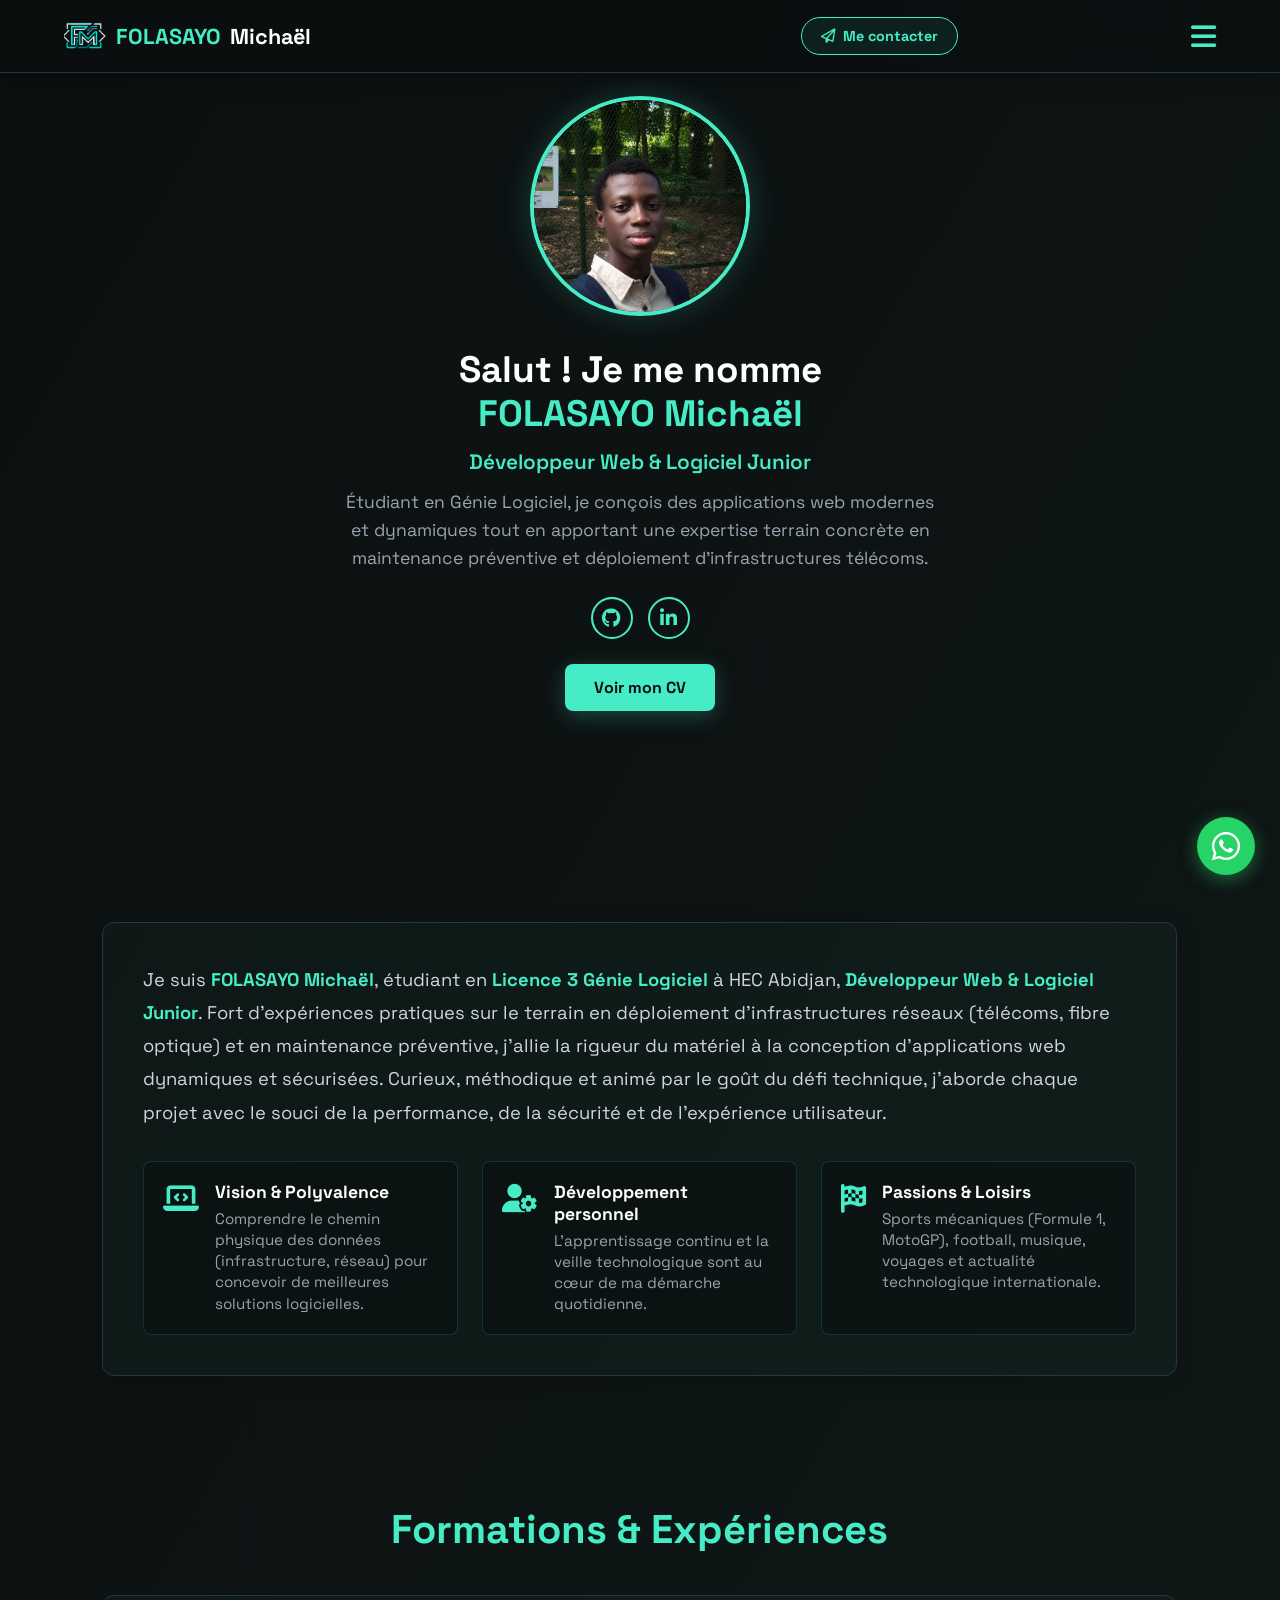
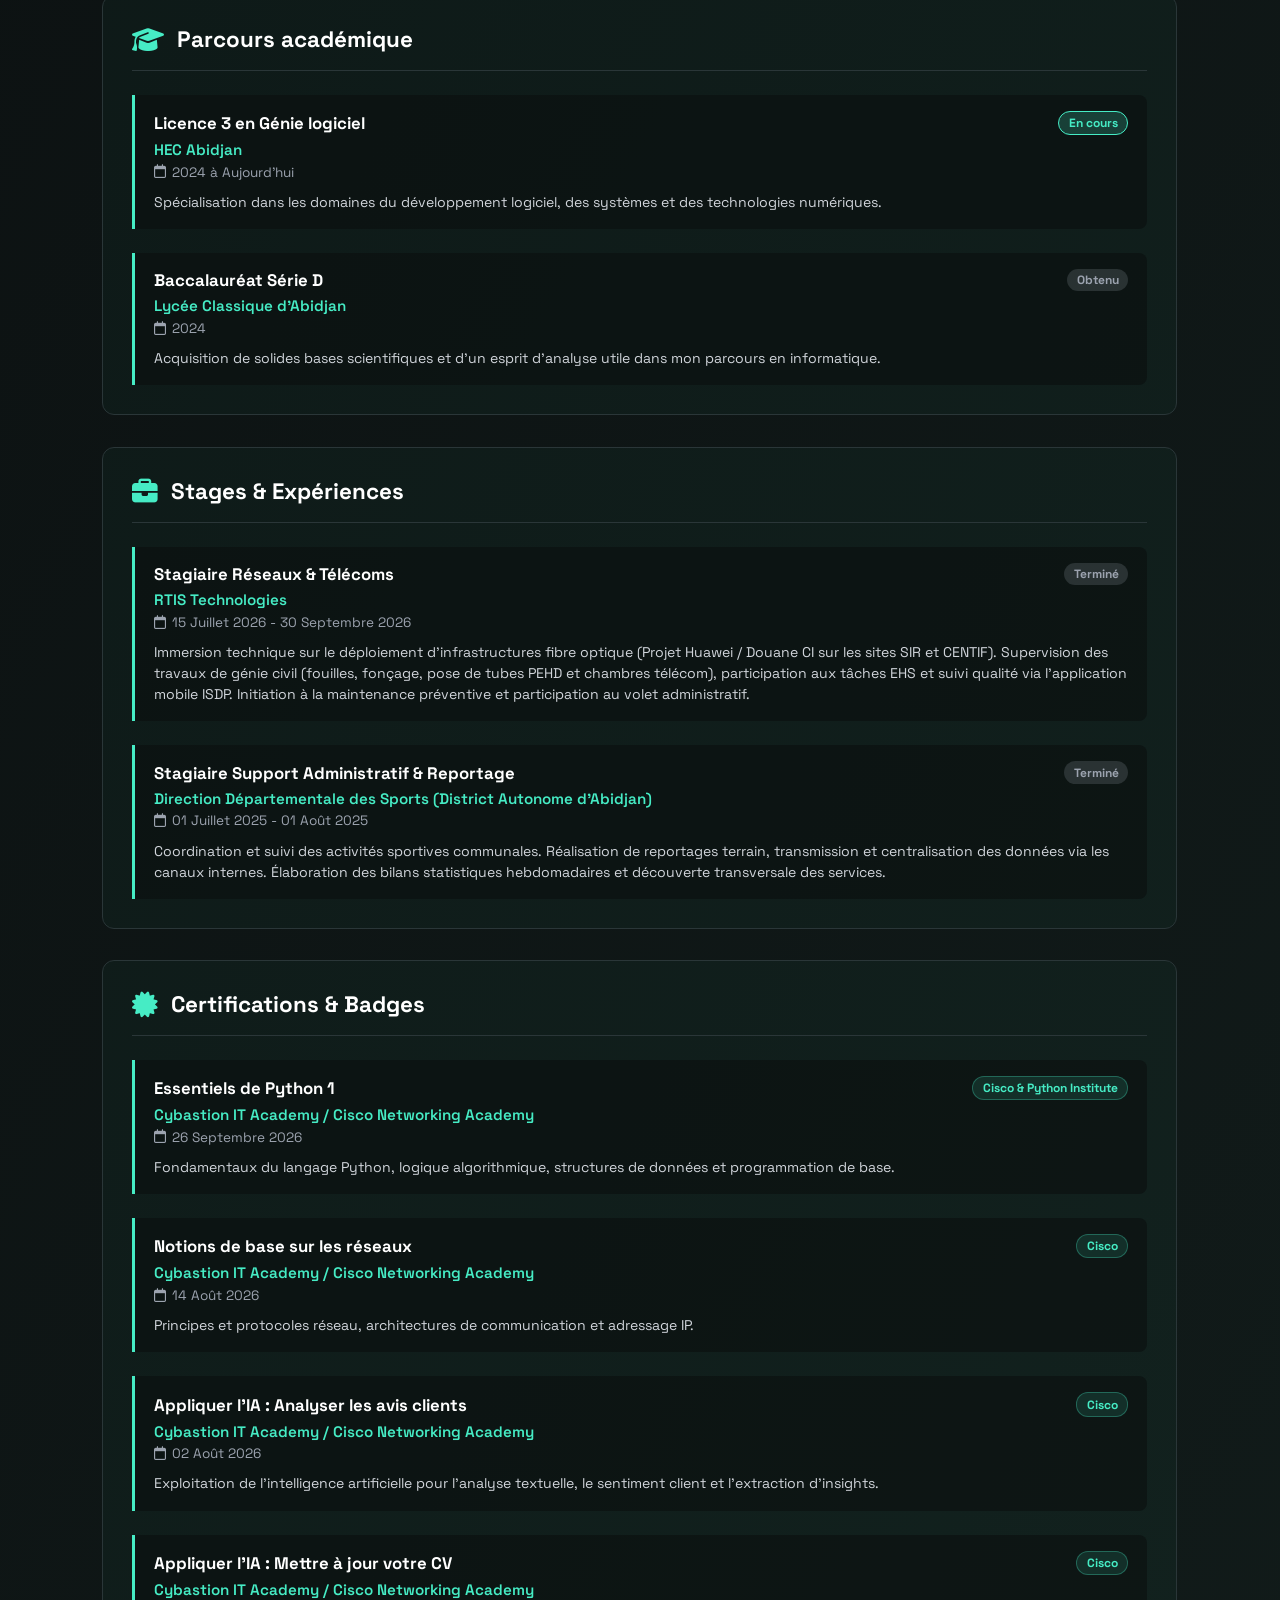
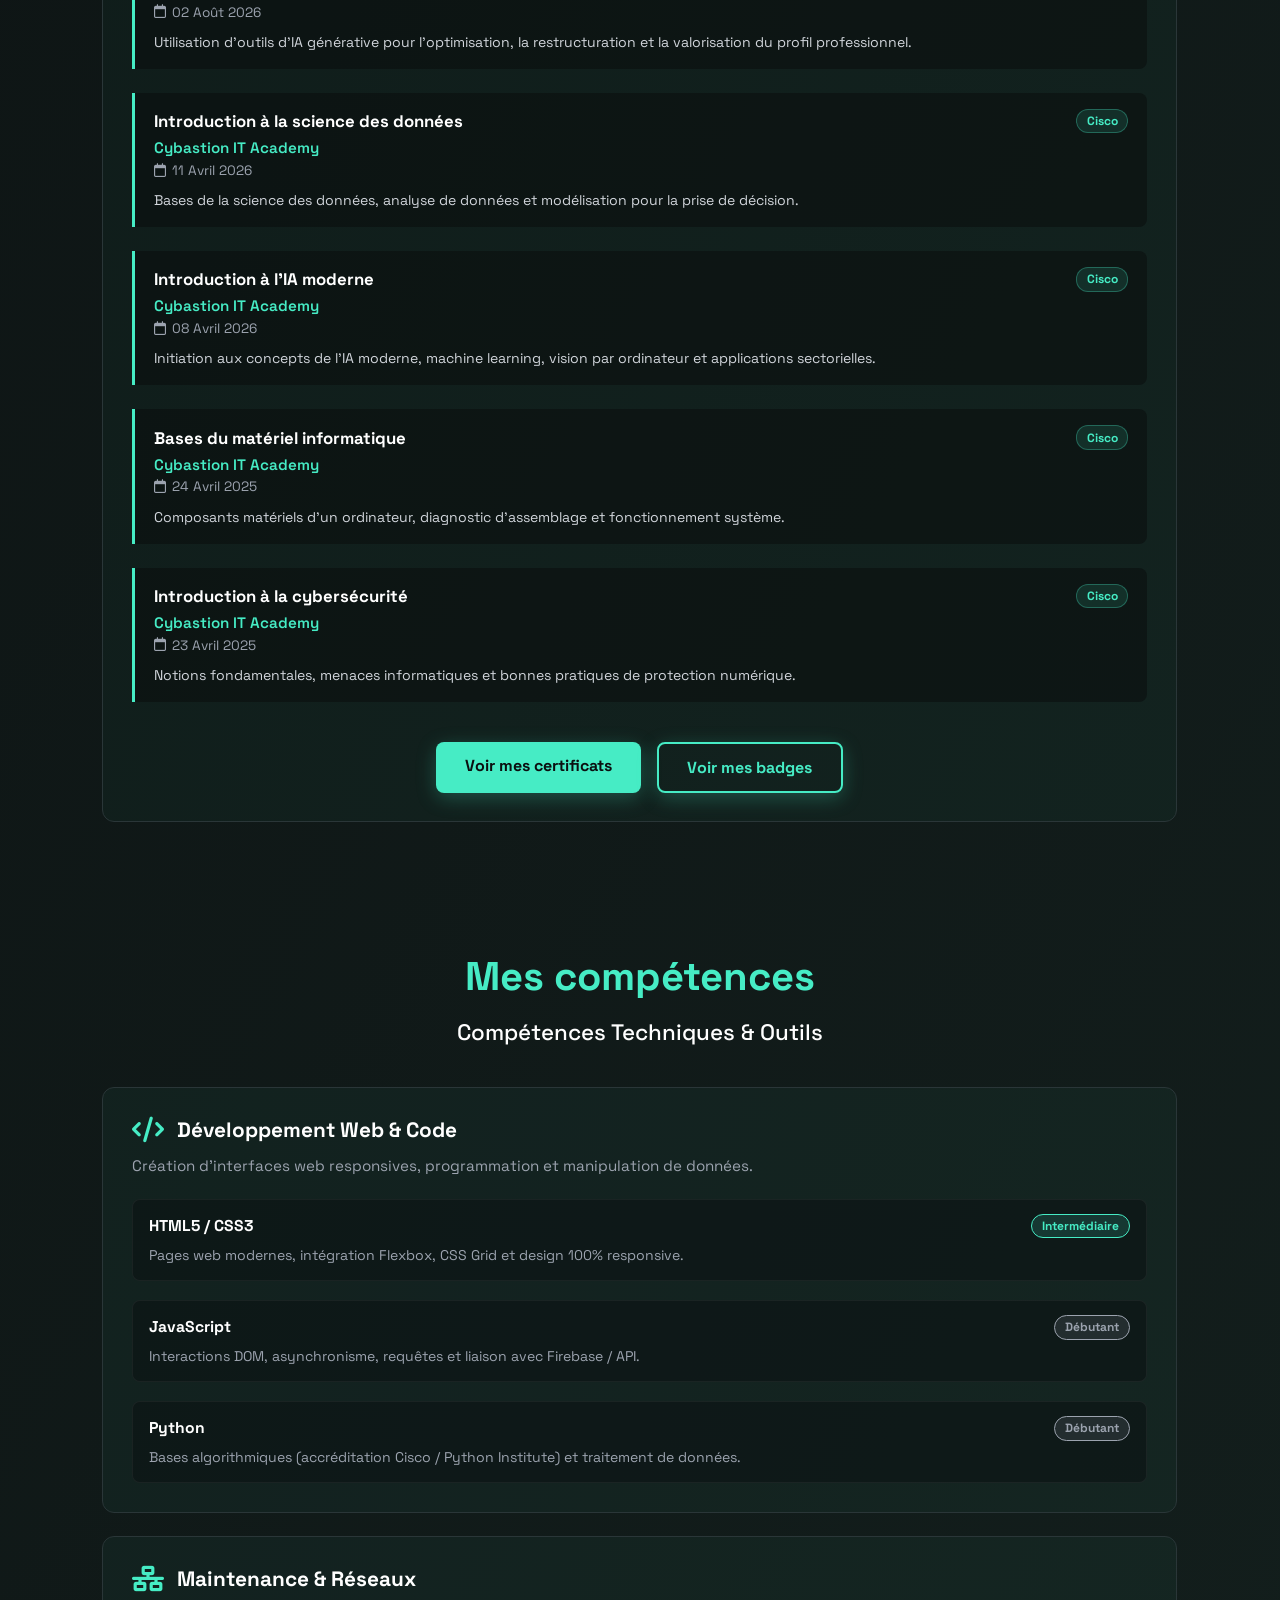
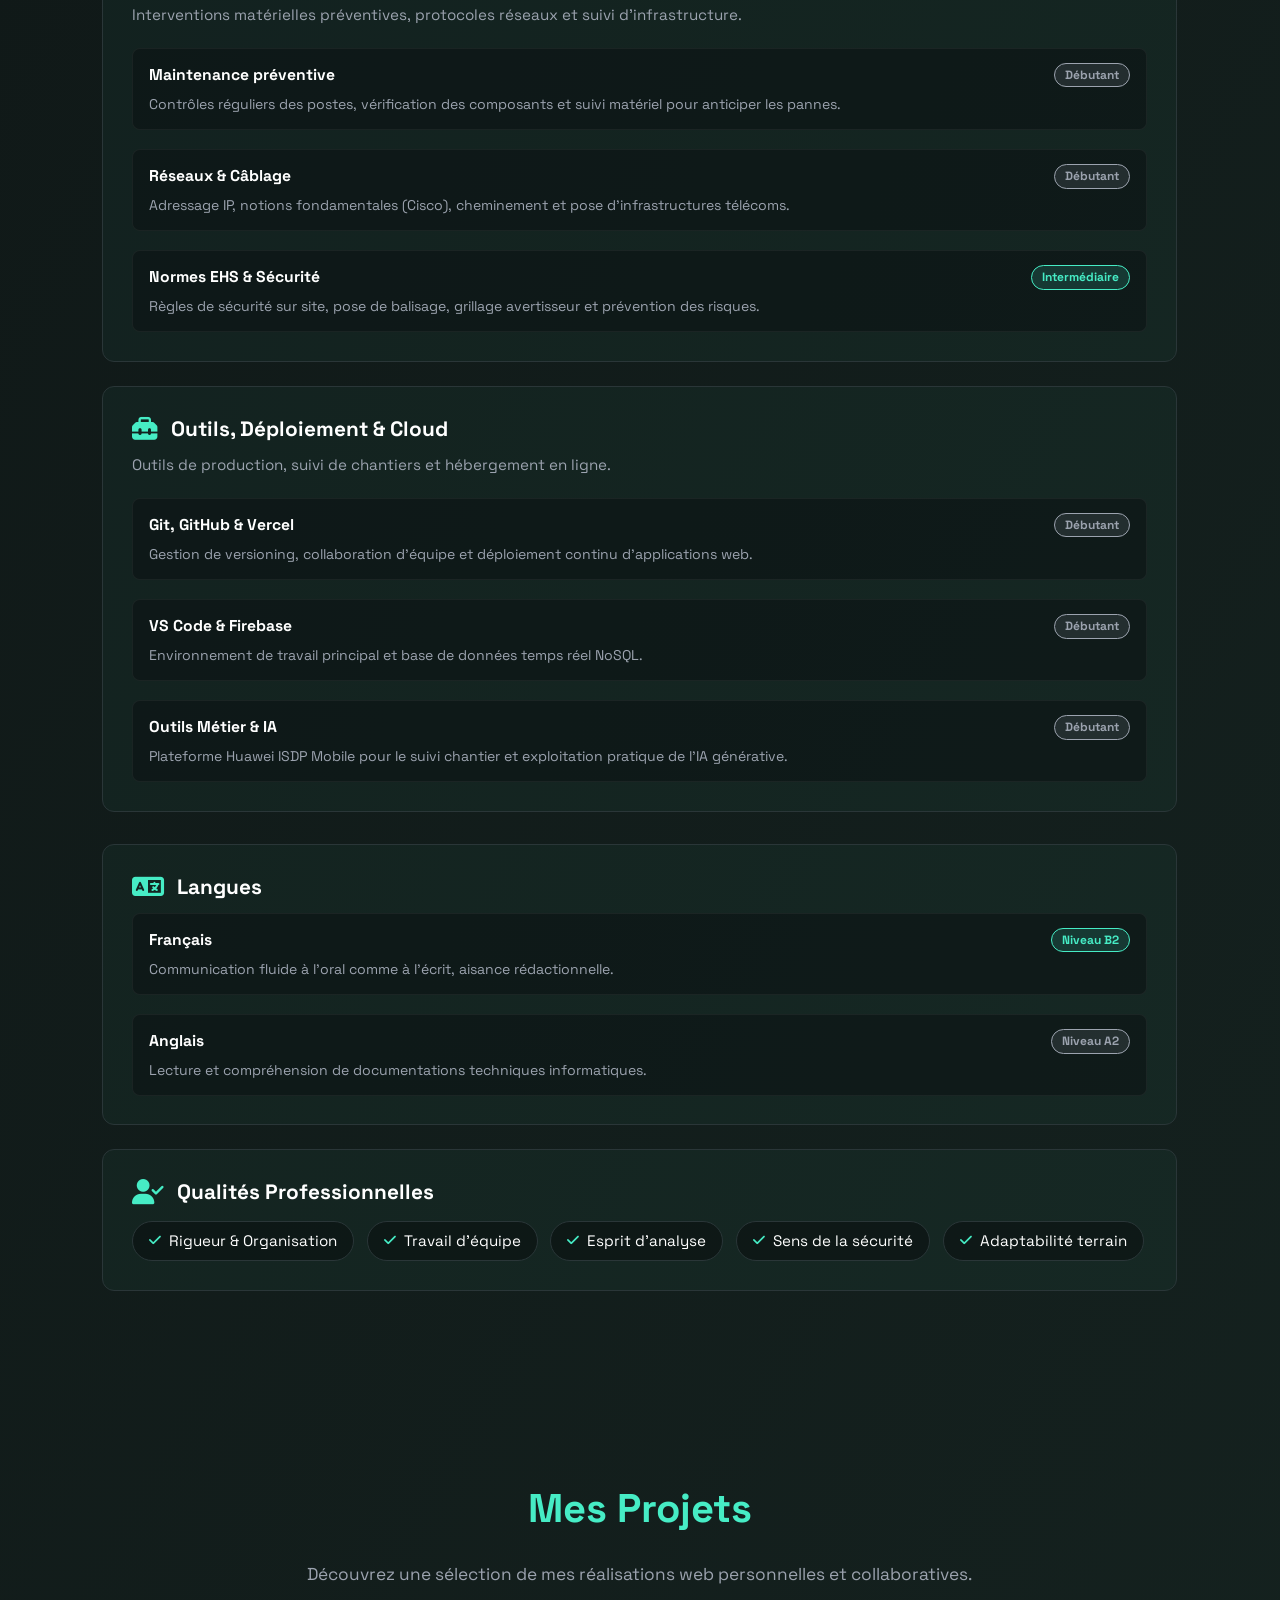
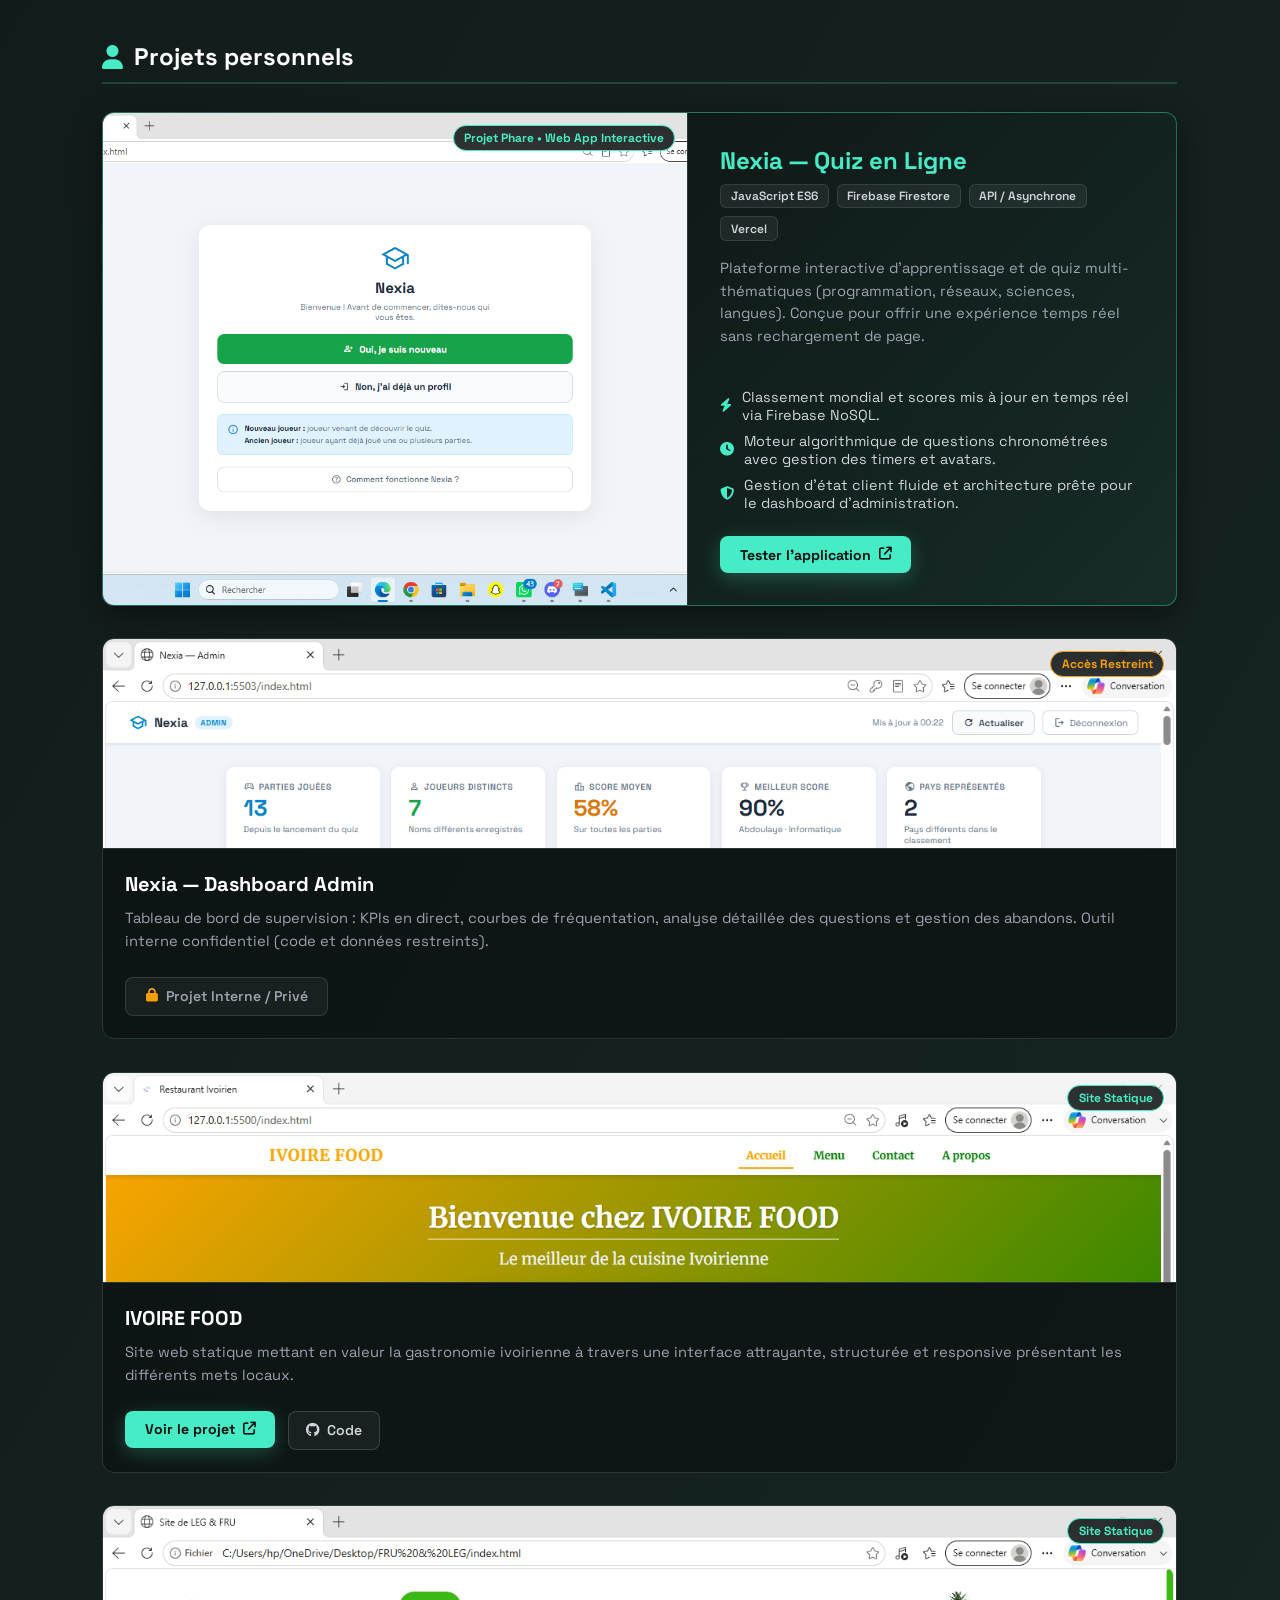
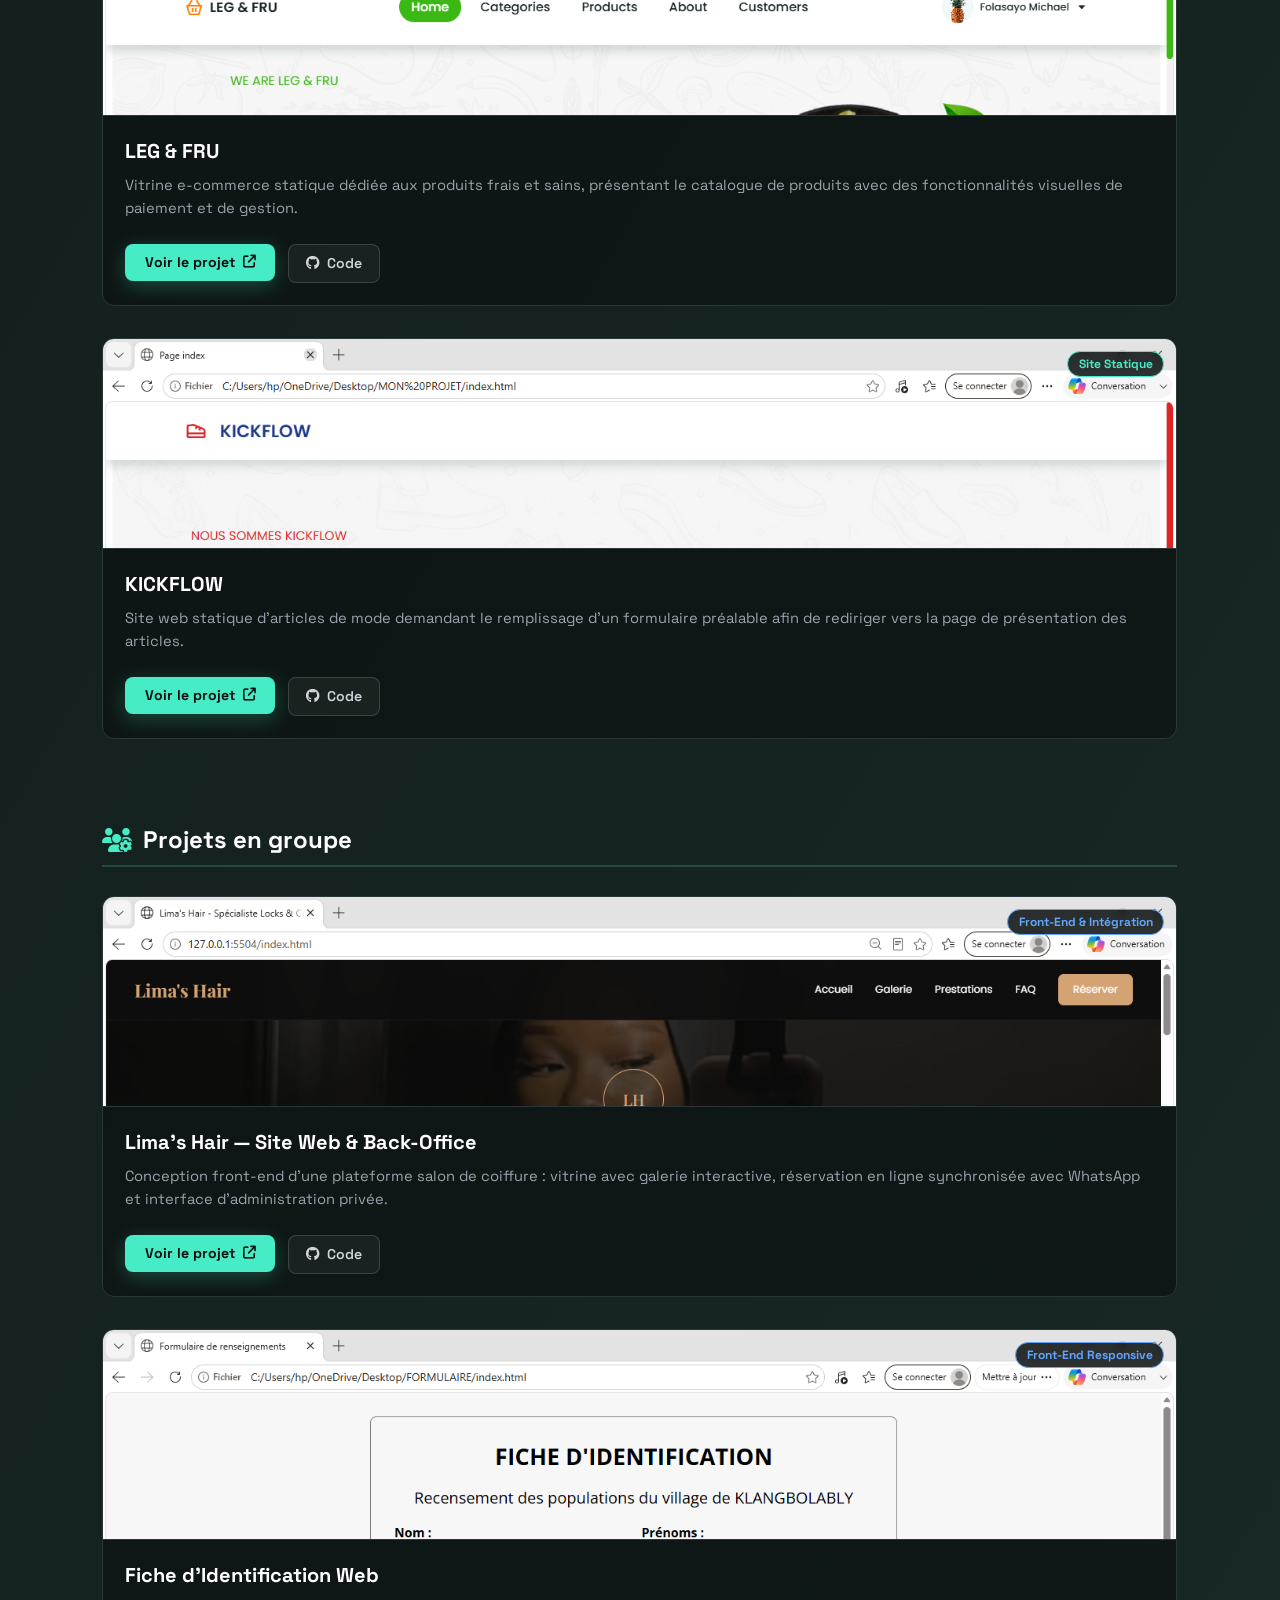
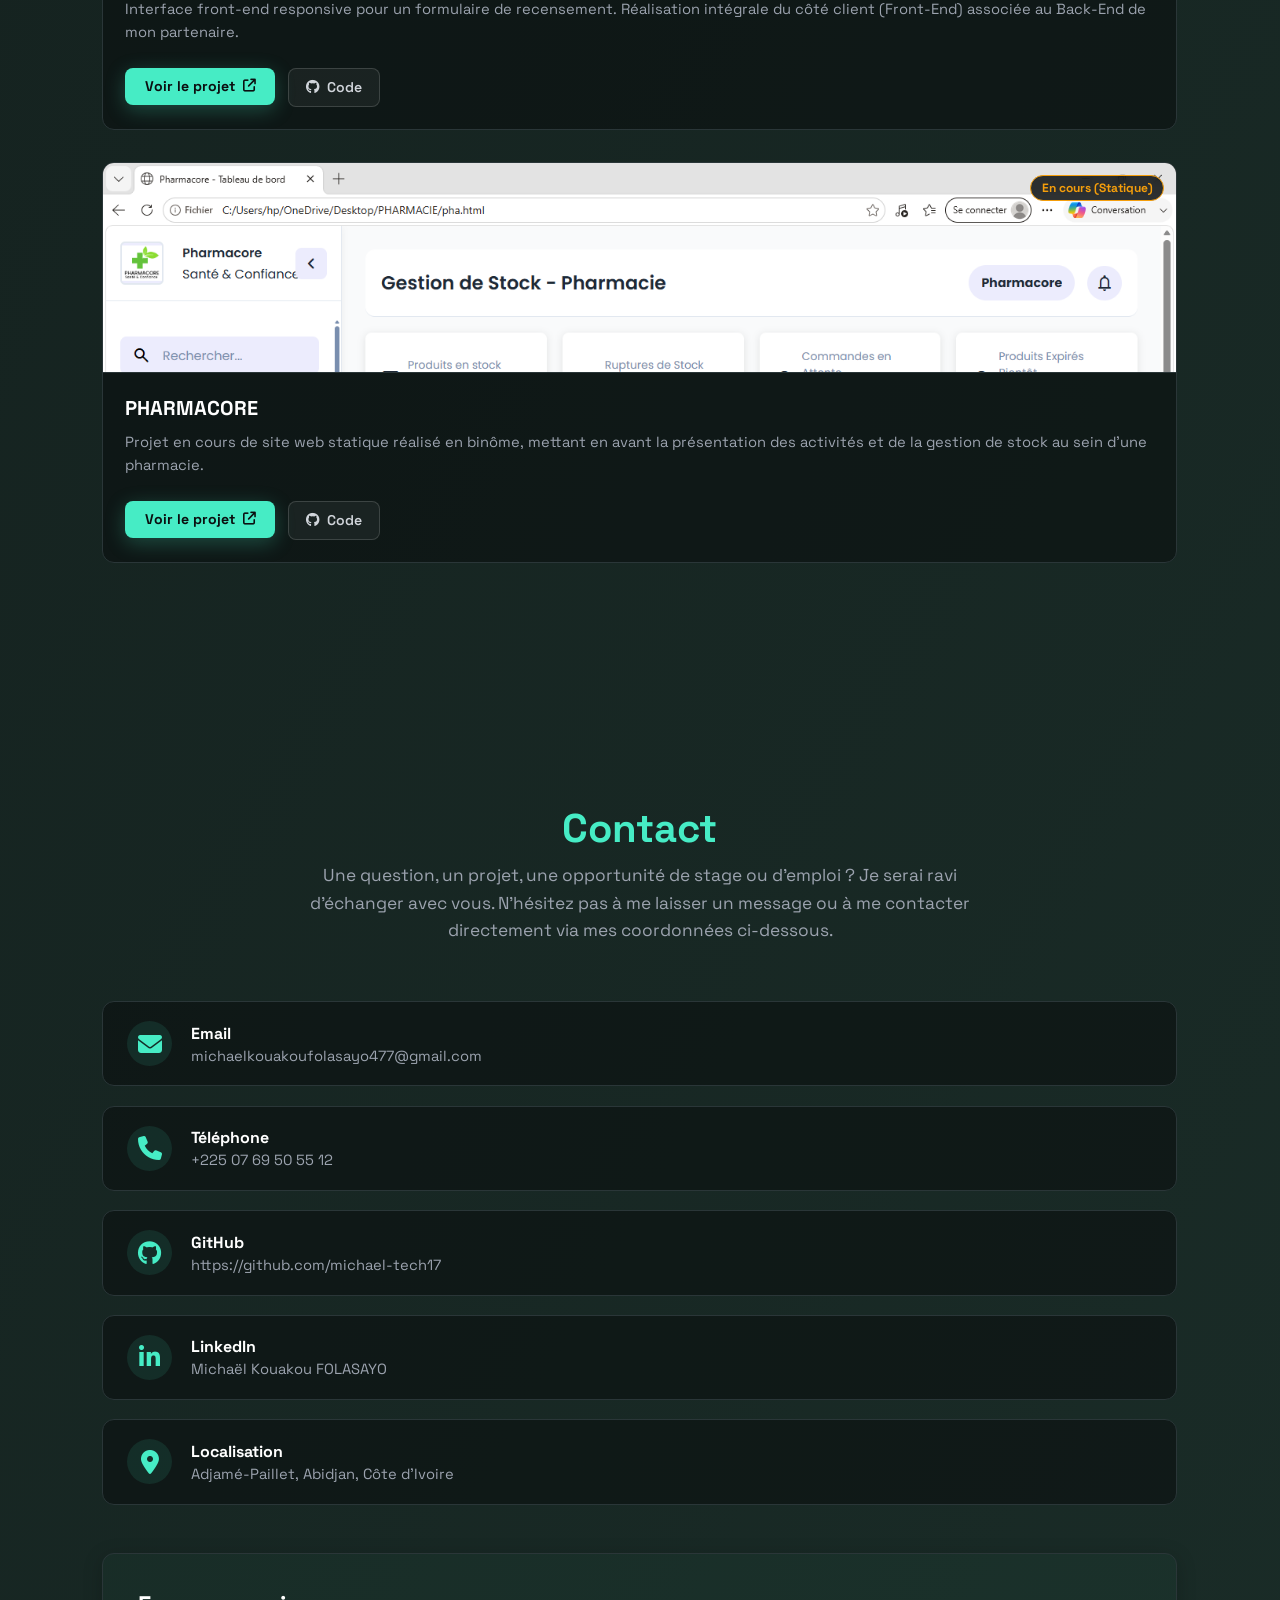
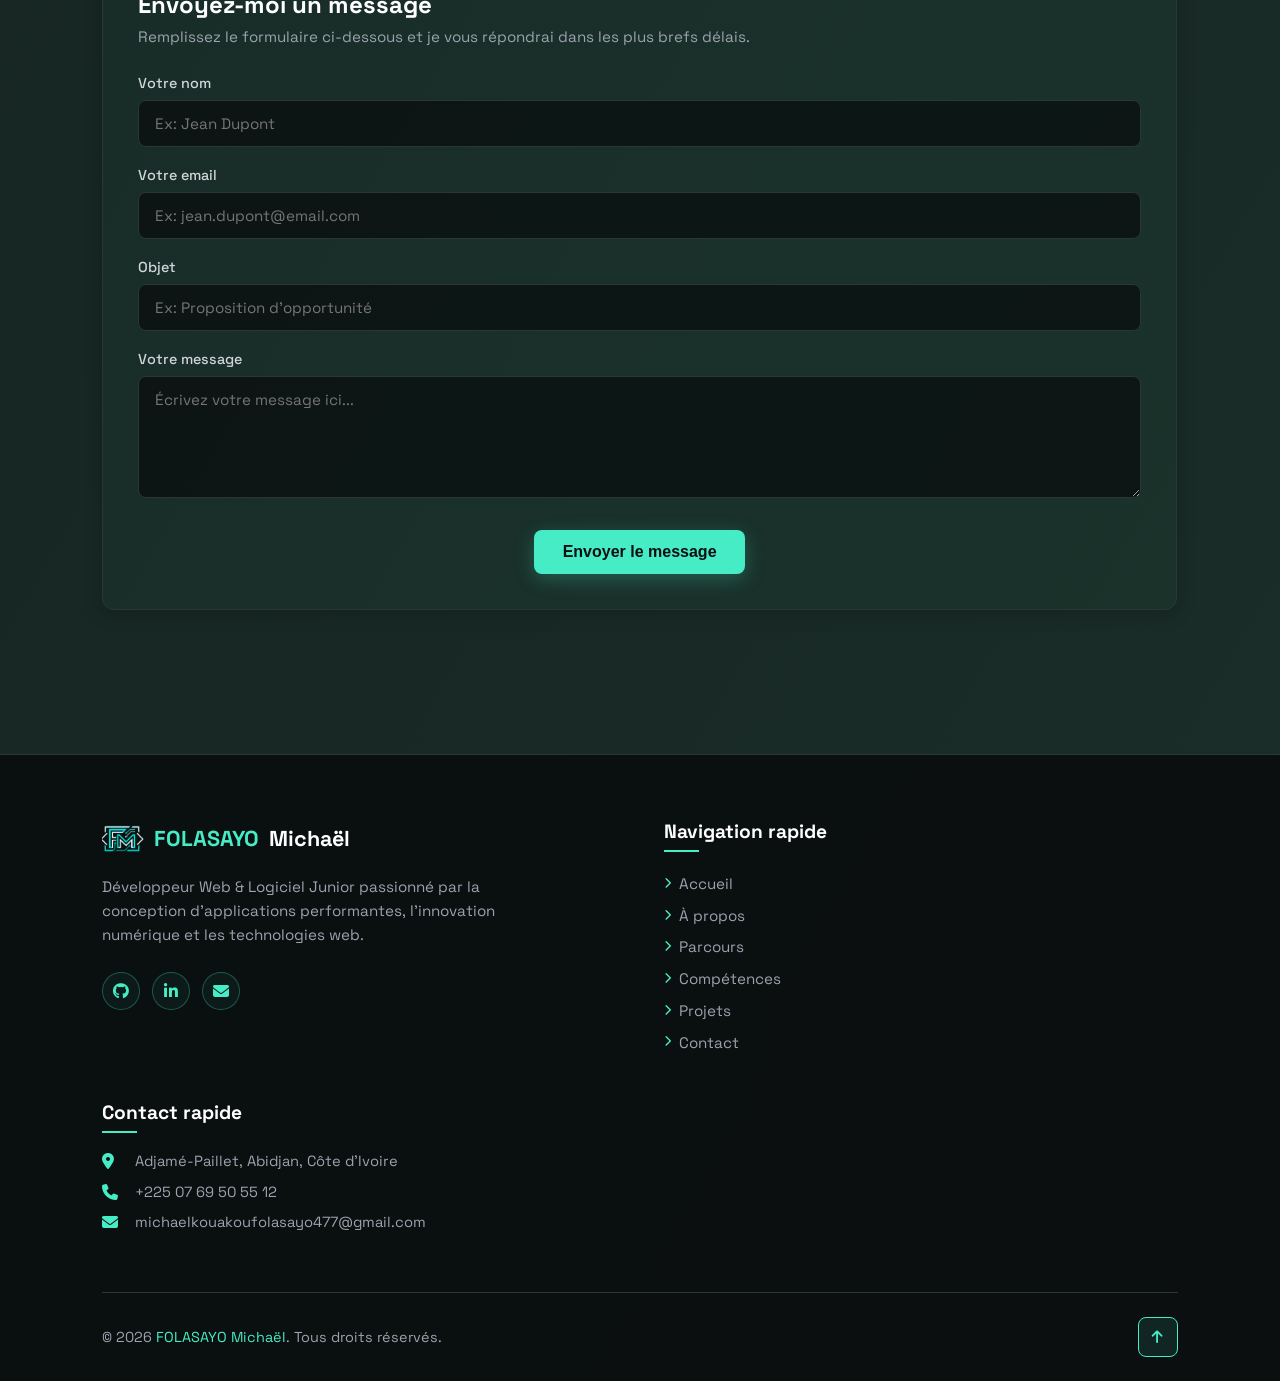
==== commit 838f6d85: "Modification du lien de mon profil LinkedIn" ====
--- a/index.html
+++ b/index.html
@@ -74,7 +74,7 @@
 
                 <div class="social">
                     <a href="https://github.com/michael-tech17" target="_blank" rel="noopener noreferrer" aria-label="GitHub"><i class="fa-brands fa-github"></i></a>
-                    <a href="https://www.linkedin.com/in/folasayo-michael" target="_blank" rel="noopener noreferrer" aria-label="LinkedIn"><i class="fa-brands fa-linkedin-in"></i></a>
+                    <a href="https://www.linkedin.com/in/micha%C3%ABl-kouakou-folasayo-09b313383" target="_blank" rel="noopener noreferrer" aria-label="LinkedIn"><i class="fa-brands fa-linkedin-in"></i></a>
                 </div>
 
                 <a href="Documents/CV de FMK (2).pdf" target="_blank" rel="noopener noreferrer" class="btn">Voir mon CV</a>
@@ -643,7 +643,7 @@
                         <i class="fa-brands fa-linkedin-in"></i>
                         <div>
                             <h4>LinkedIn</h4>
-                            <p><a href="https://www.linkedin.com/in/folasayo-michael" target="_blank" rel="noopener noreferrer">https://www.linkedin.com/in/folasayo-michael</a></p>
+                            <p><a href="https://www.linkedin.com/in/micha%C3%ABl-kouakou-folasayo-09b313383" target="_blank" rel="noopener noreferrer">Michaël Kouakou FOLASAYO</a></p>
                         </div>
                     </div>
 
@@ -701,7 +701,7 @@
                 <p>Développeur Web & Logiciel Junior passionné par la conception d'applications performantes, l'innovation numérique et les technologies web.</p>
                 <div class="footer-social">
                     <a href="https://github.com/michael-tech17" target="_blank" rel="noopener noreferrer" aria-label="GitHub"><i class="fa-brands fa-github"></i></a>
-                    <a href="https://www.linkedin.com/in/folasayo-michael" target="_blank" rel="noopener noreferrer" aria-label="LinkedIn"><i class="fa-brands fa-linkedin-in"></i></a>
+                    <a href="https://www.linkedin.com/in/micha%C3%ABl-kouakou-folasayo-09b313383" target="_blank" rel="noopener noreferrer" aria-label="LinkedIn"><i class="fa-brands fa-linkedin-in"></i></a>
                     <a href="mailto:michaelkouakoufolasayo477@gmail.com" aria-label="Email"><i class="fa-solid fa-envelope"></i></a>
                 </div>
             </div>
--- a/style.css
+++ b/style.css
@@ -971,41 +971,71 @@
 }
 
 /* Adaptation pour les écrans mobiles : le bouton Me contacter et son texte restent bien visibles */
+/* Adaptation mobile : logo + bouton "Me contacter" complet + burger */
 @media (max-width: 650px) {
     header {
-        padding: 0.9rem 4%;
+        padding: 0.75rem 3%; /* Marges légères pour maximiser la largeur disponible */
         gap: 0.5rem;
+        justify-content: space-between;
     }
 
     .logo {
-        display: flex;
+        overflow: visible;
+        margin-right: 0;
+        font-size: 0.95rem;
+        gap: 0.4rem;
+        flex-shrink: 1;
+        white-space: nowrap;
+    }
+
+    .logo-img {
+        width: 30px;
+        height: 30px;
+    }
+
+    /* Bouton Me contacter : texte complet toujours affiché */
+    .btn-header {
+        display: inline-flex !important;
         align-items: center;
-        gap: 0.4rem;
-        font-size: 1.05rem;
+        gap: 0.35rem;
+        padding: 0.45rem 0.7rem;
+        font-size: 0.78rem;
         white-space: nowrap;
-    }
-
-    .logo-img {
-        width: 36px;
-        height: 36px;
-        margin-right: 2px;
+        flex-shrink: 0; /* Ne s'écrase jamais */
+    }
+
+    .btn-header span {
+        display: inline !important; /* Le texte reste bien visible */
+    }
+
+    .btn-header i {
+        font-size: 0.75rem;
+    }
+
+    /* Bouton burger */
+    .menu-icon {
+        display: block;
+        font-size: 1.4rem;
+        flex-shrink: 0; /* Reste toujours visible à l'écran */
+        cursor: pointer;
+    }
+}
+
+/* Sécurité pour les très petits écrans (iPhone SE, Galaxy A, etc. <= 390px) */
+@media (max-width: 390px) {
+    header {
+        padding: 0.7rem 2.5%;
+        gap: 0.35rem;
+    }
+
+    /* On garde l'icône et "FOLASAYO", on masque temporairement le prénom pour que tout tienne */
+    .logo {
+        font-size: 0.9rem;
     }
 
     .btn-header {
-        display: inline-flex;
-        align-items: center;
-        padding: 0.45rem 0.75rem;
-        font-size: 0.78rem;
-        border-radius: 20px;
-        gap: 0.35rem;
-    }
-
-    .btn-header span {
-        display: inline !important; /* Force l'affichage du texte "Me contacter" */
-    }
-
-    .menu-icon {
-        font-size: 1.5rem;
+        padding: 0.4rem 0.55rem;
+        font-size: 0.74rem;
     }
 }
 
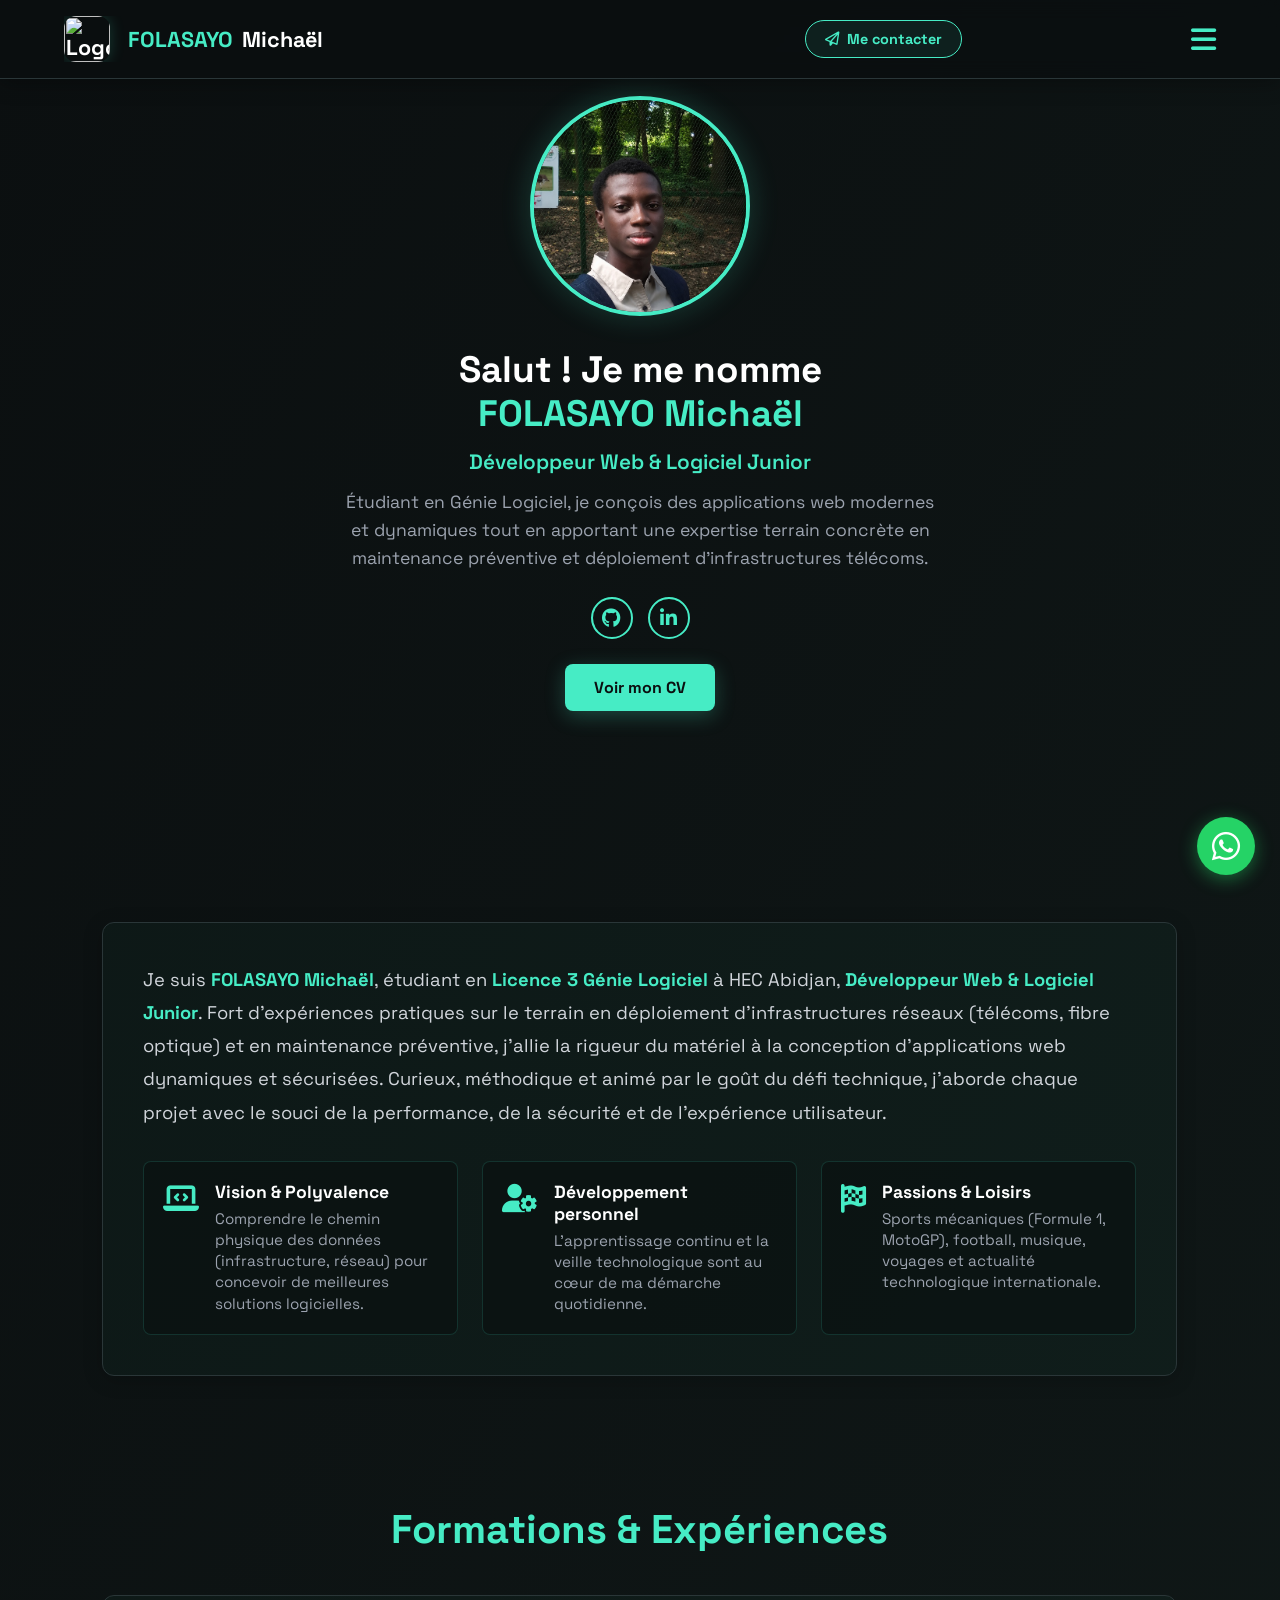
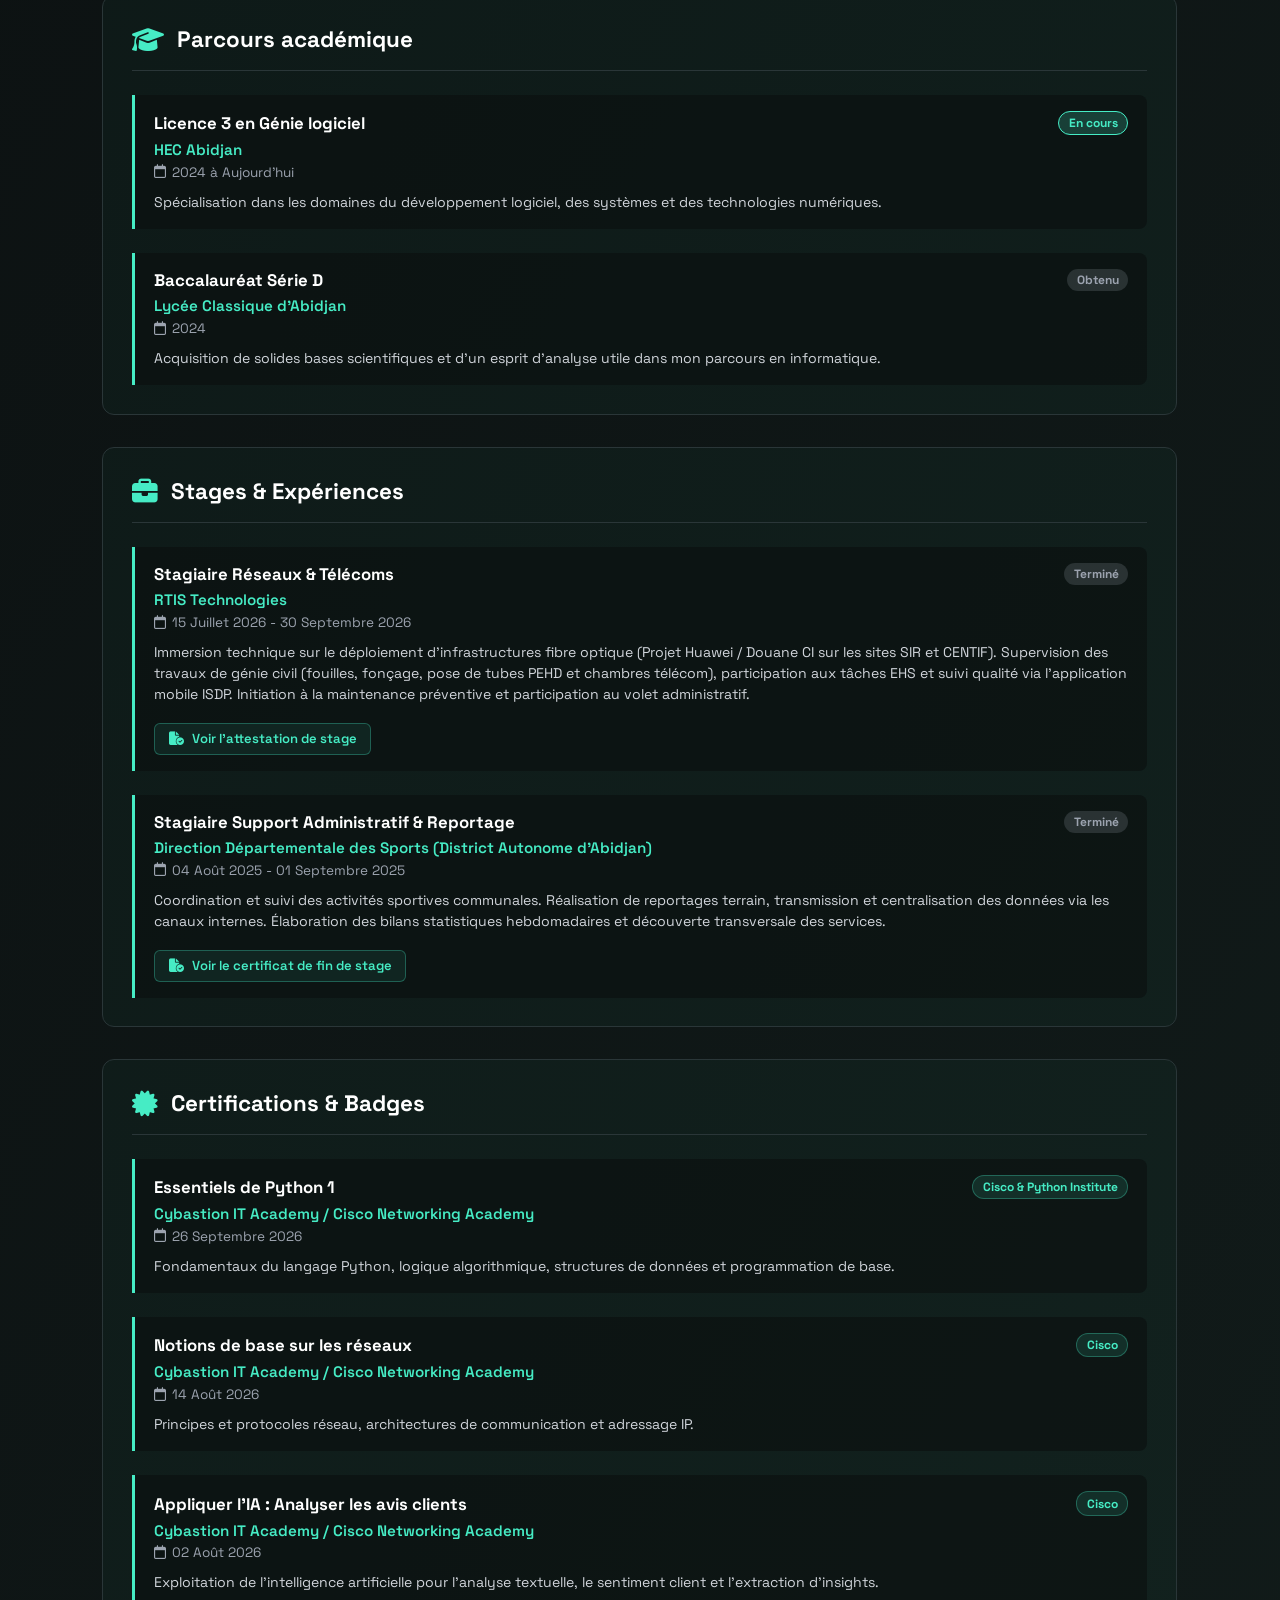
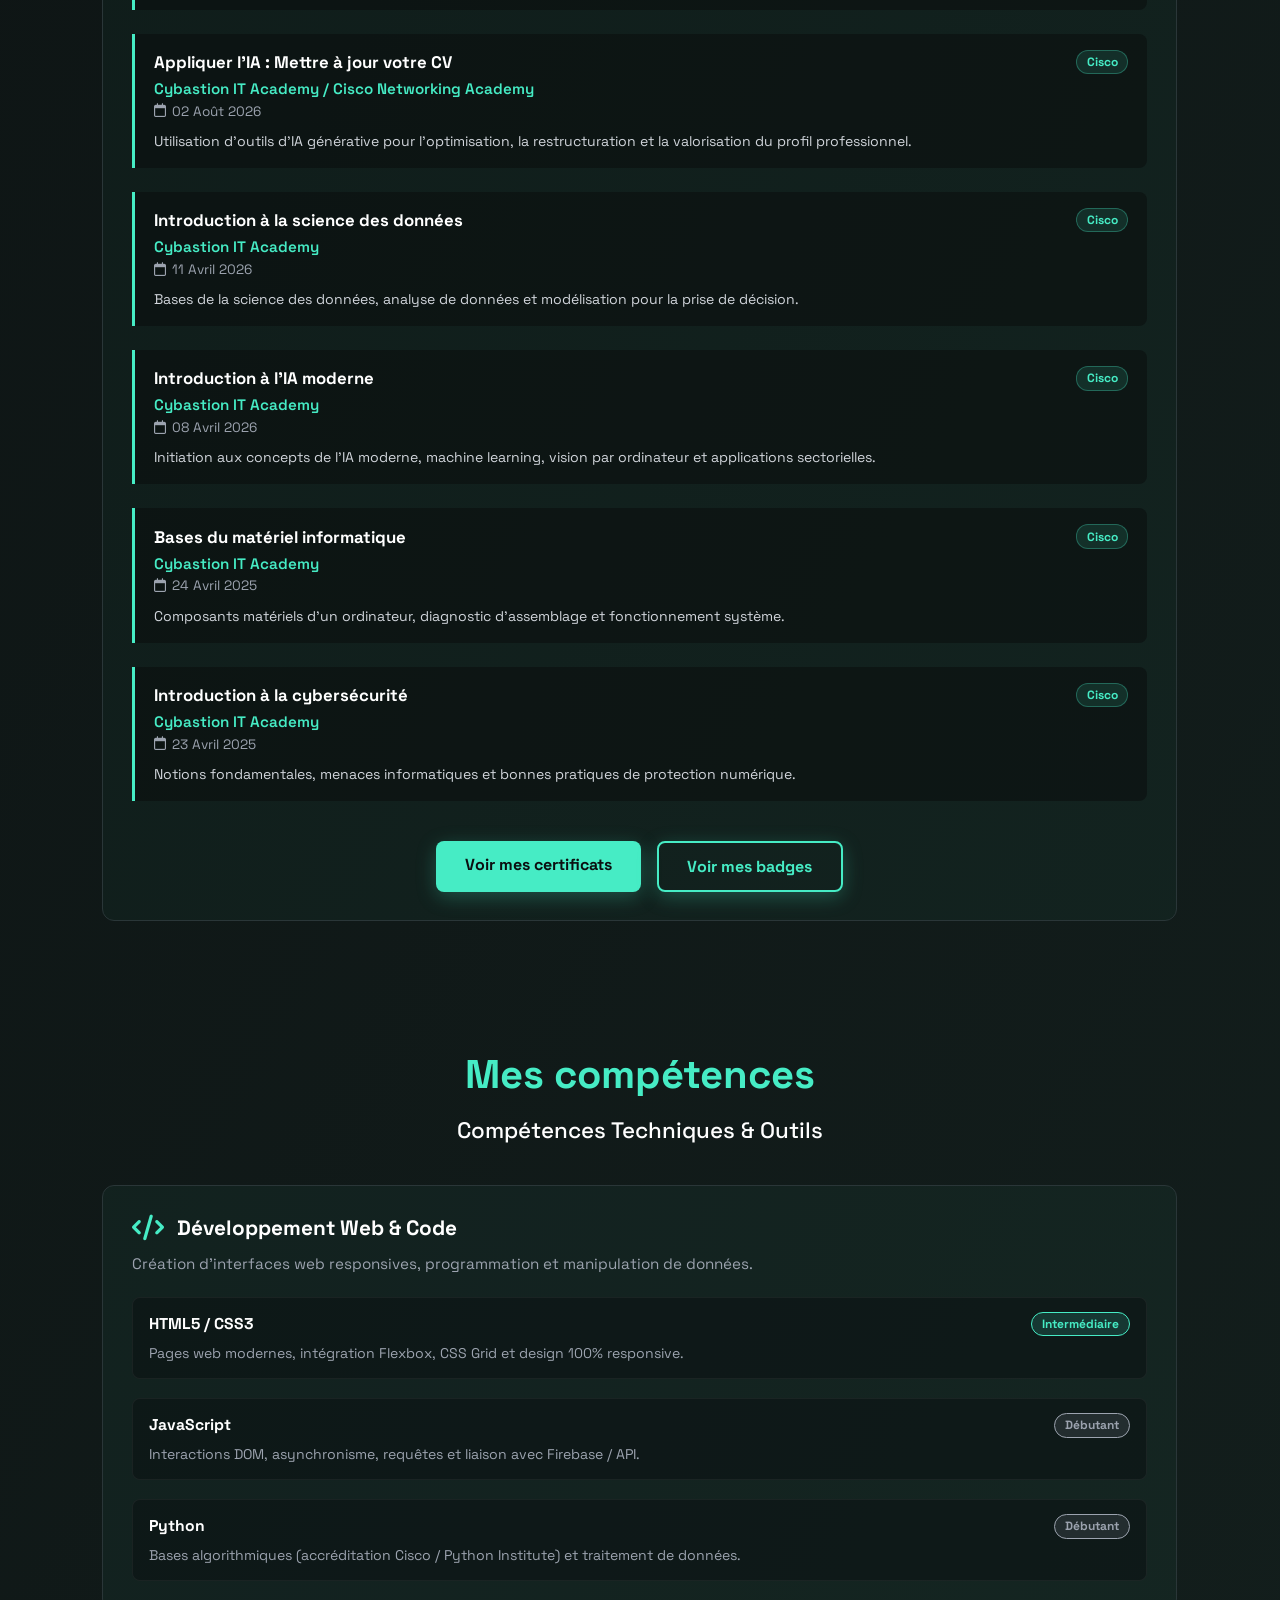
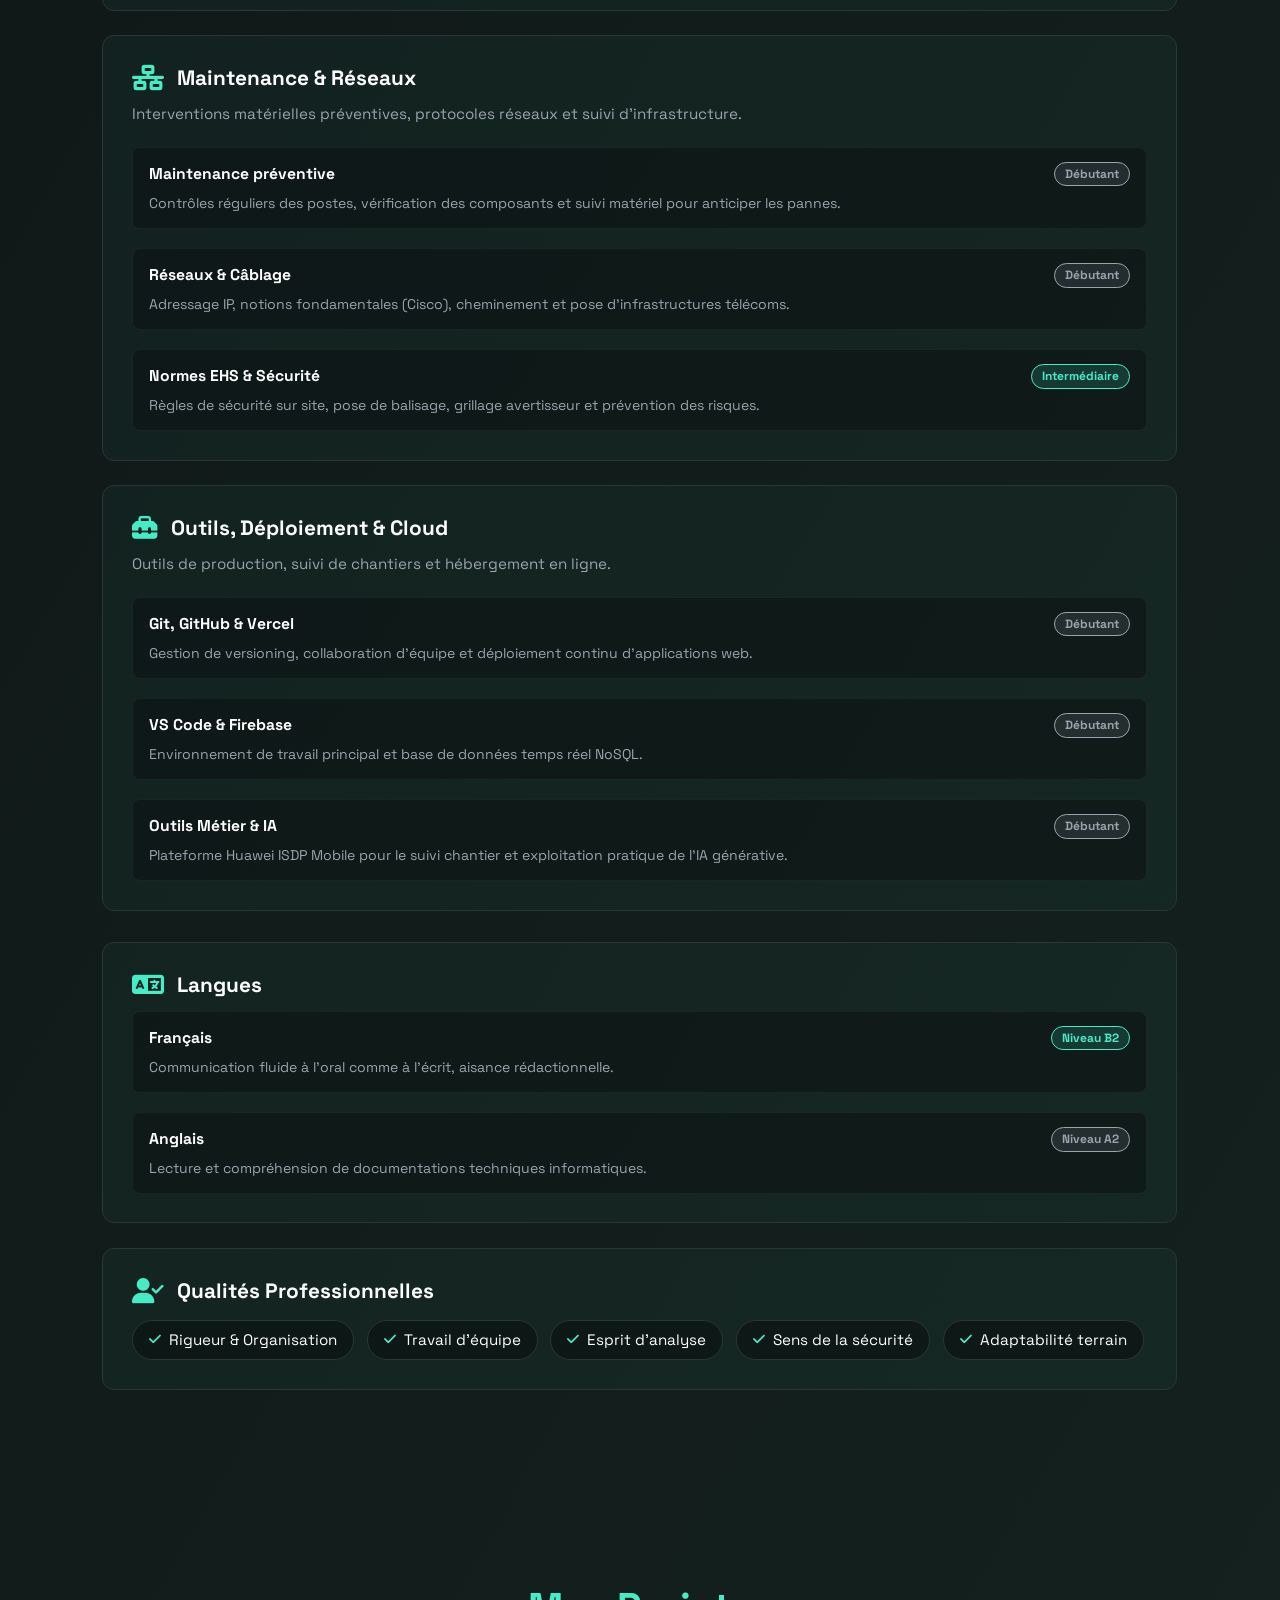
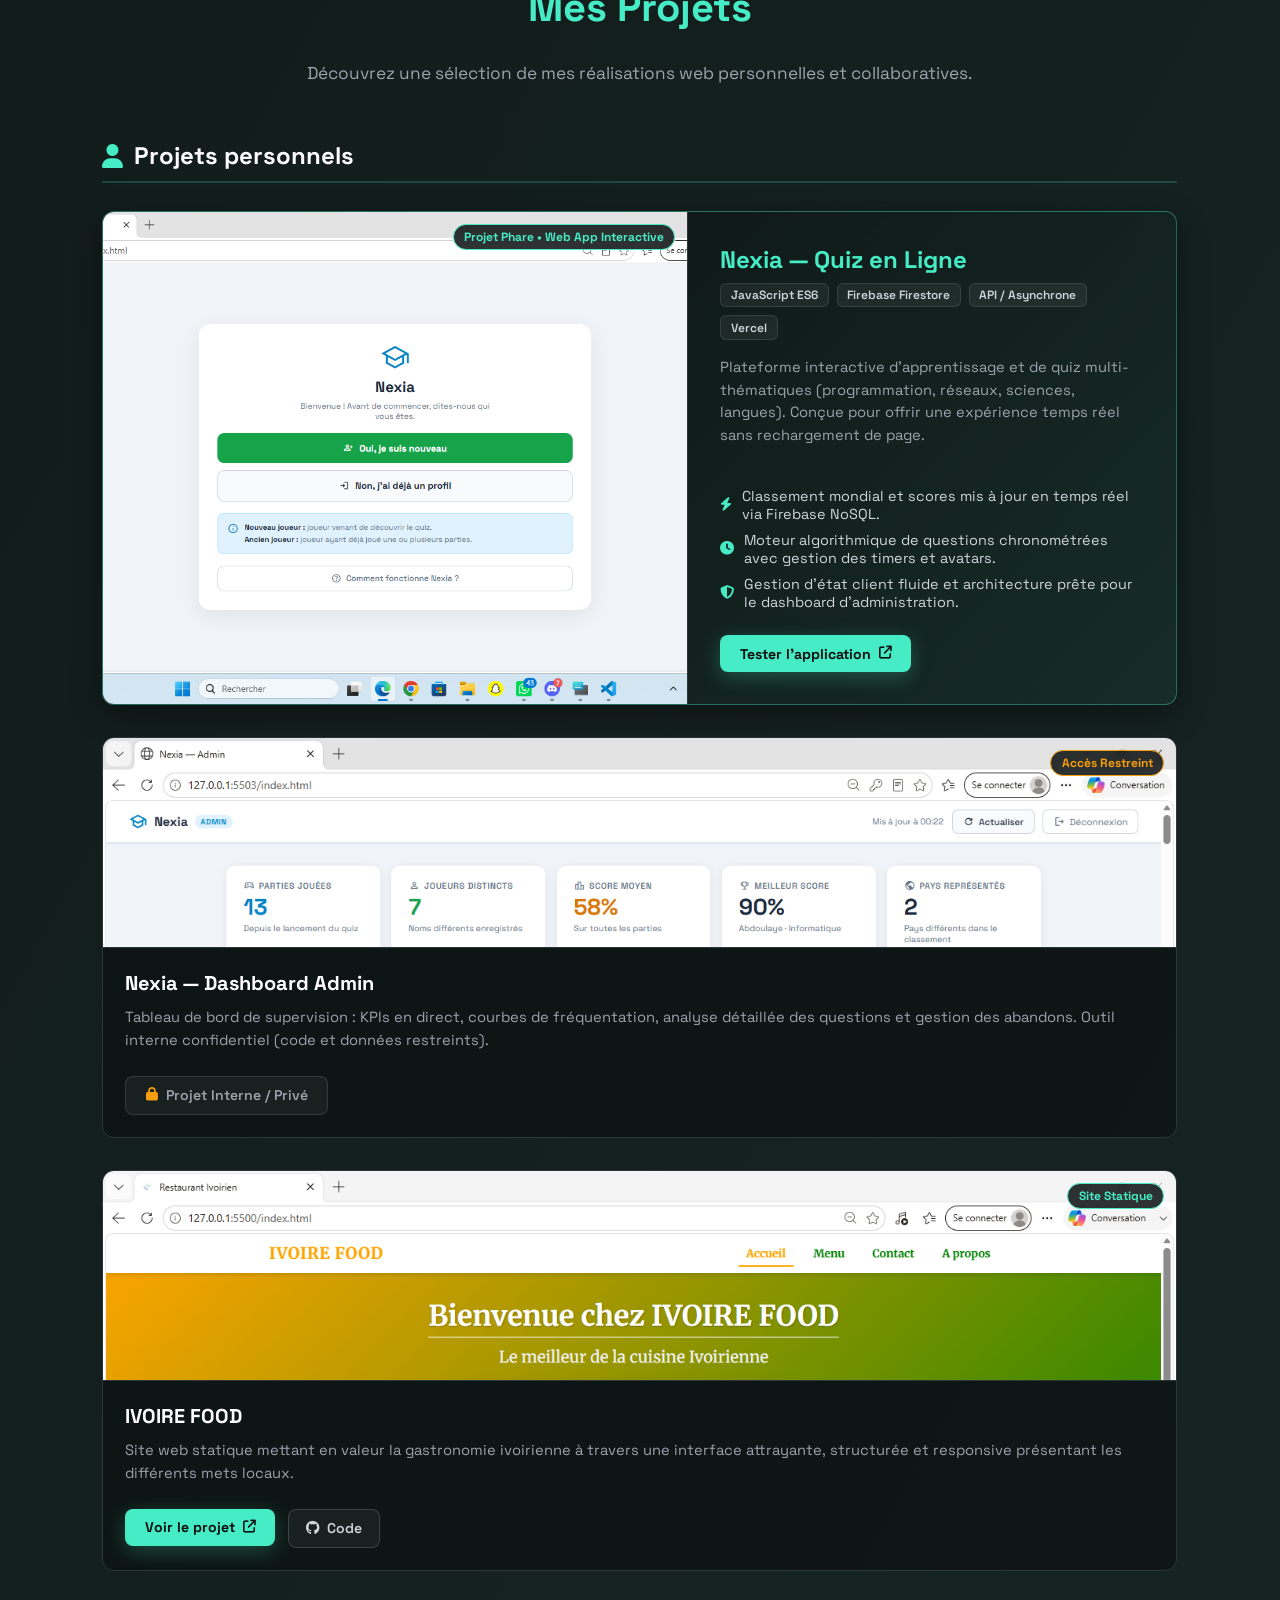
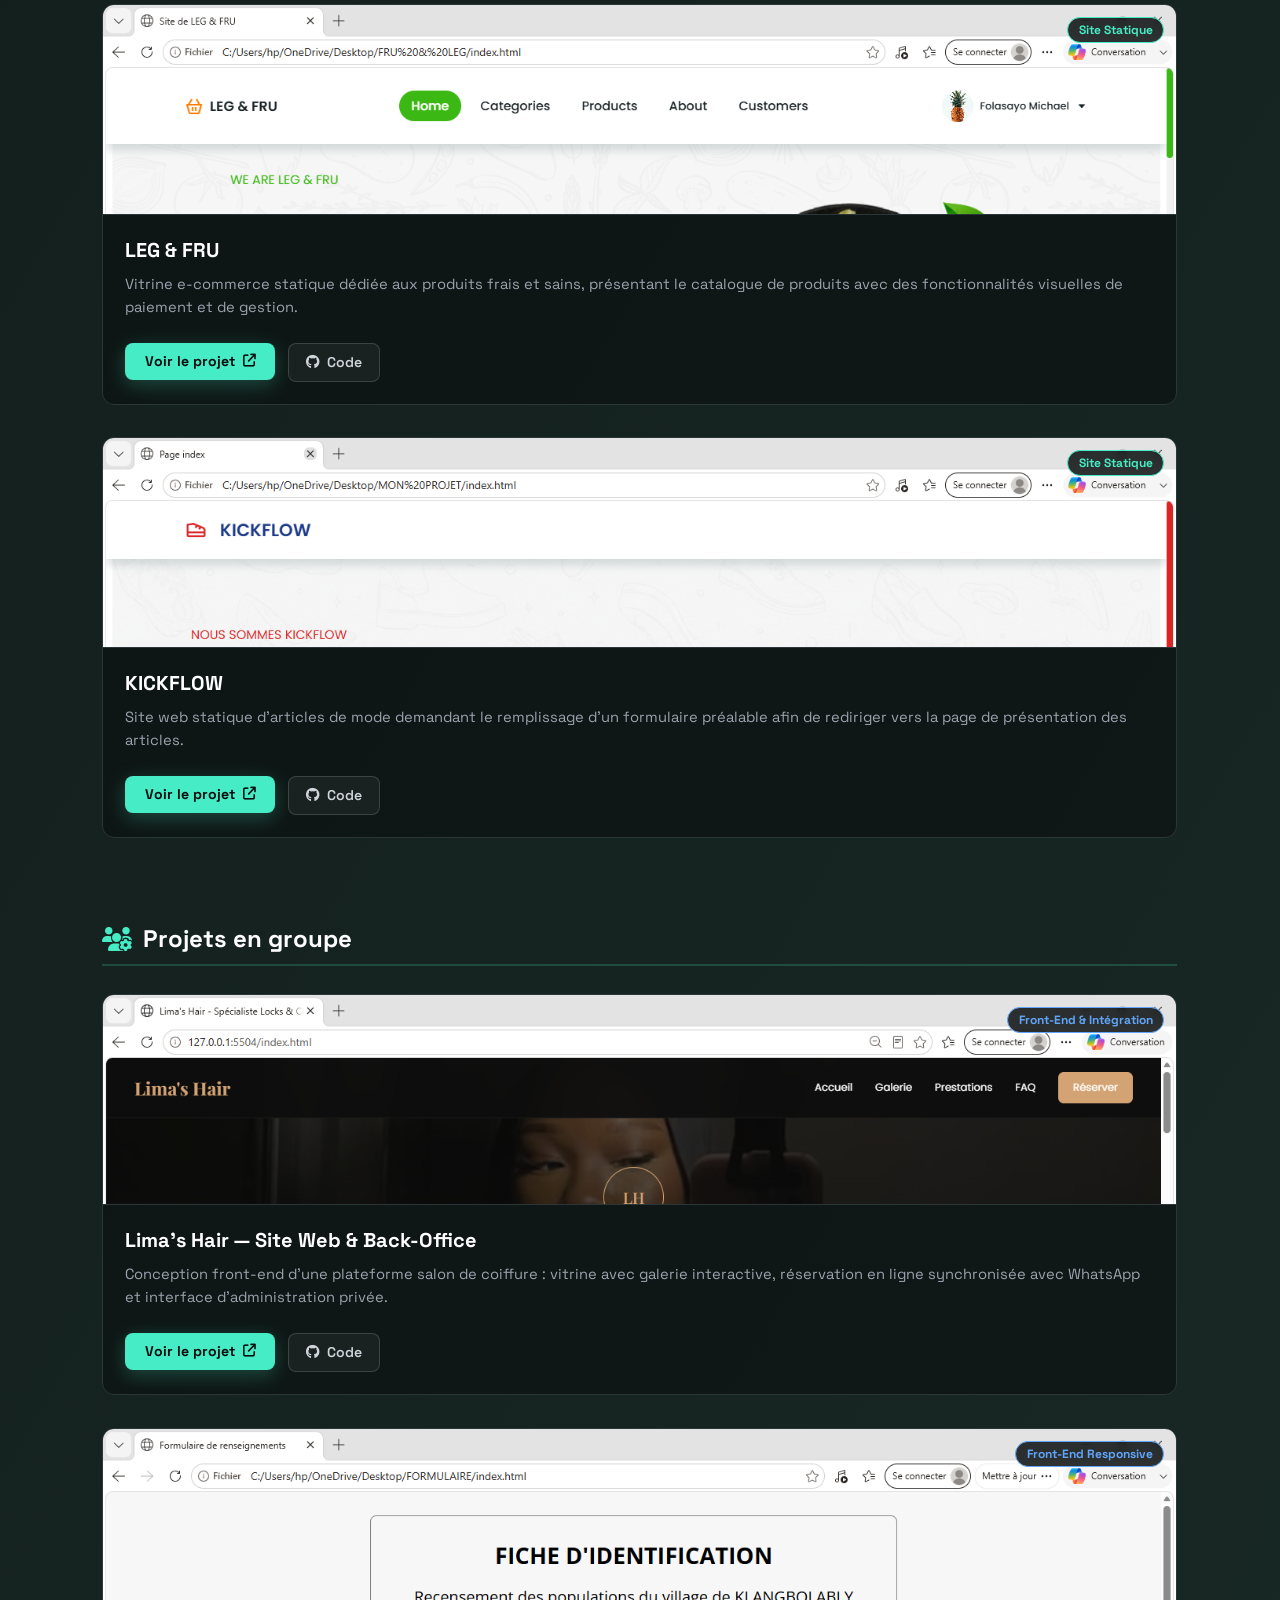
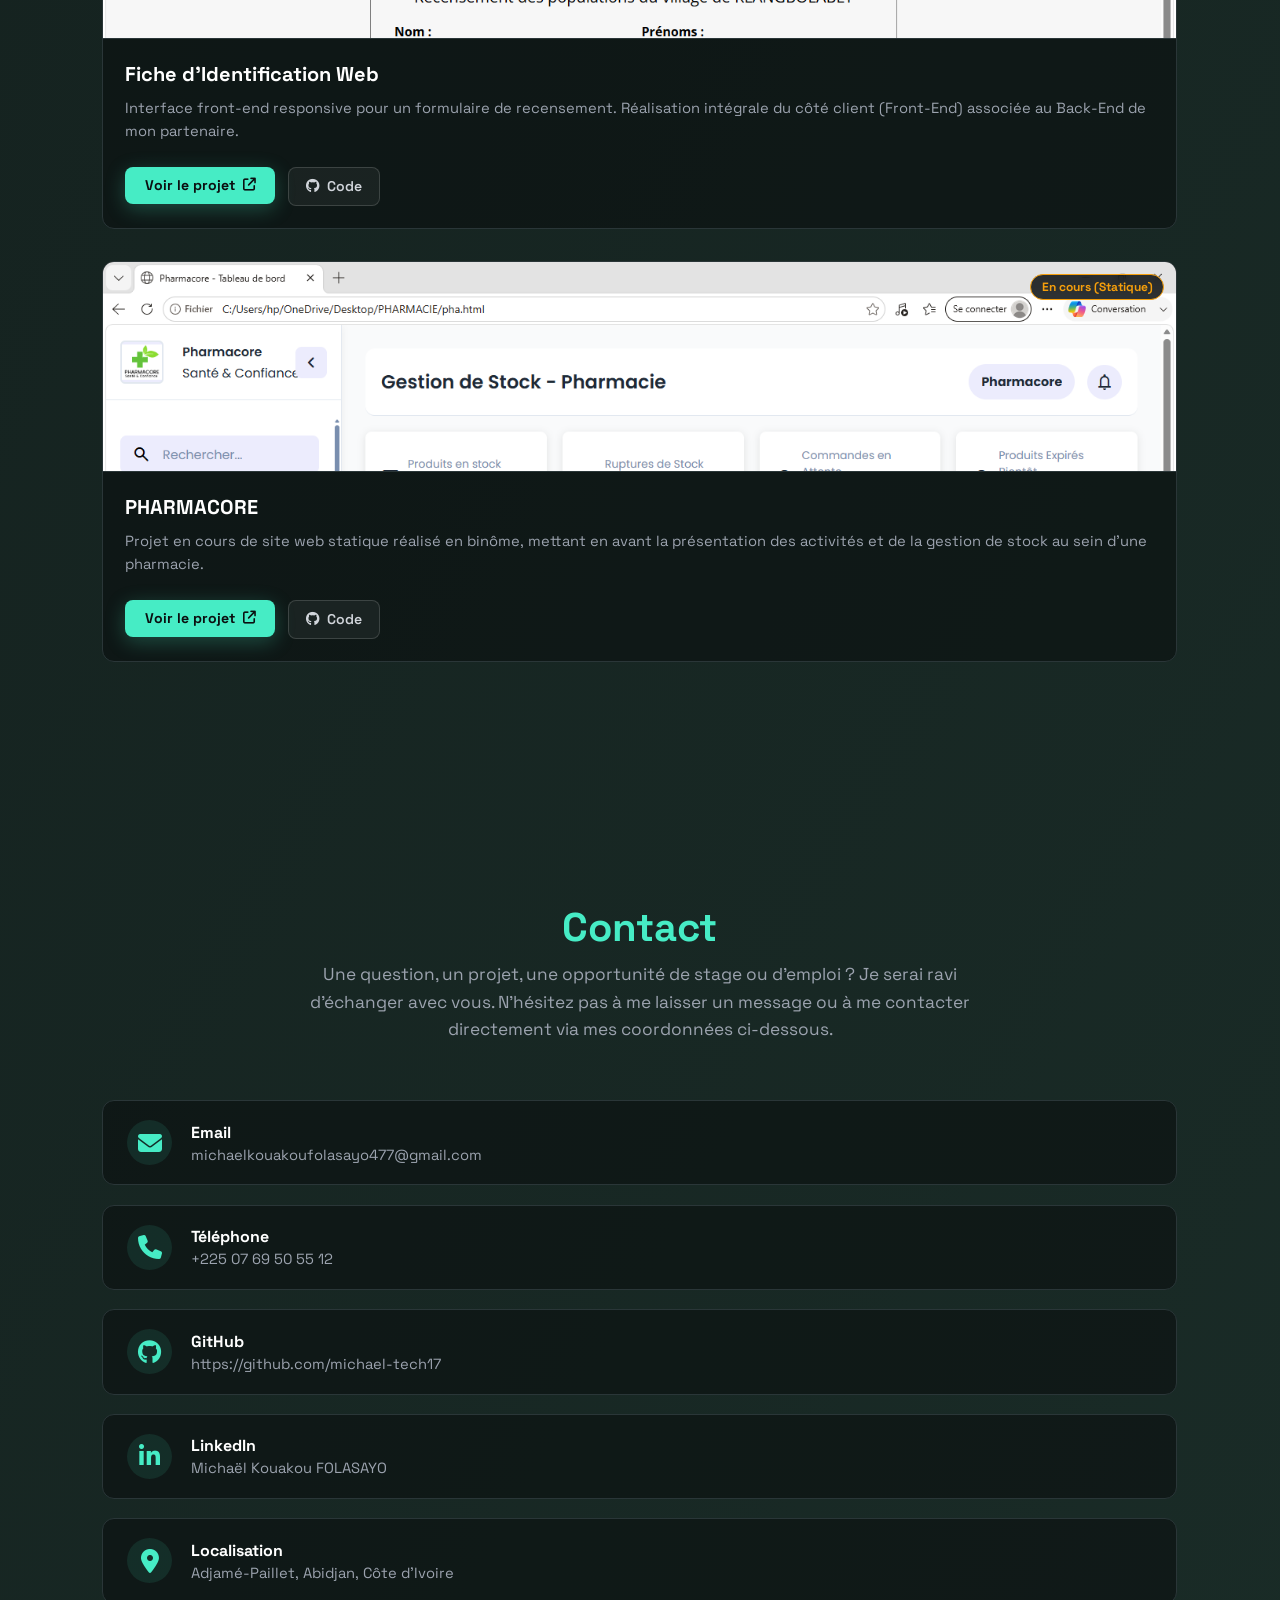
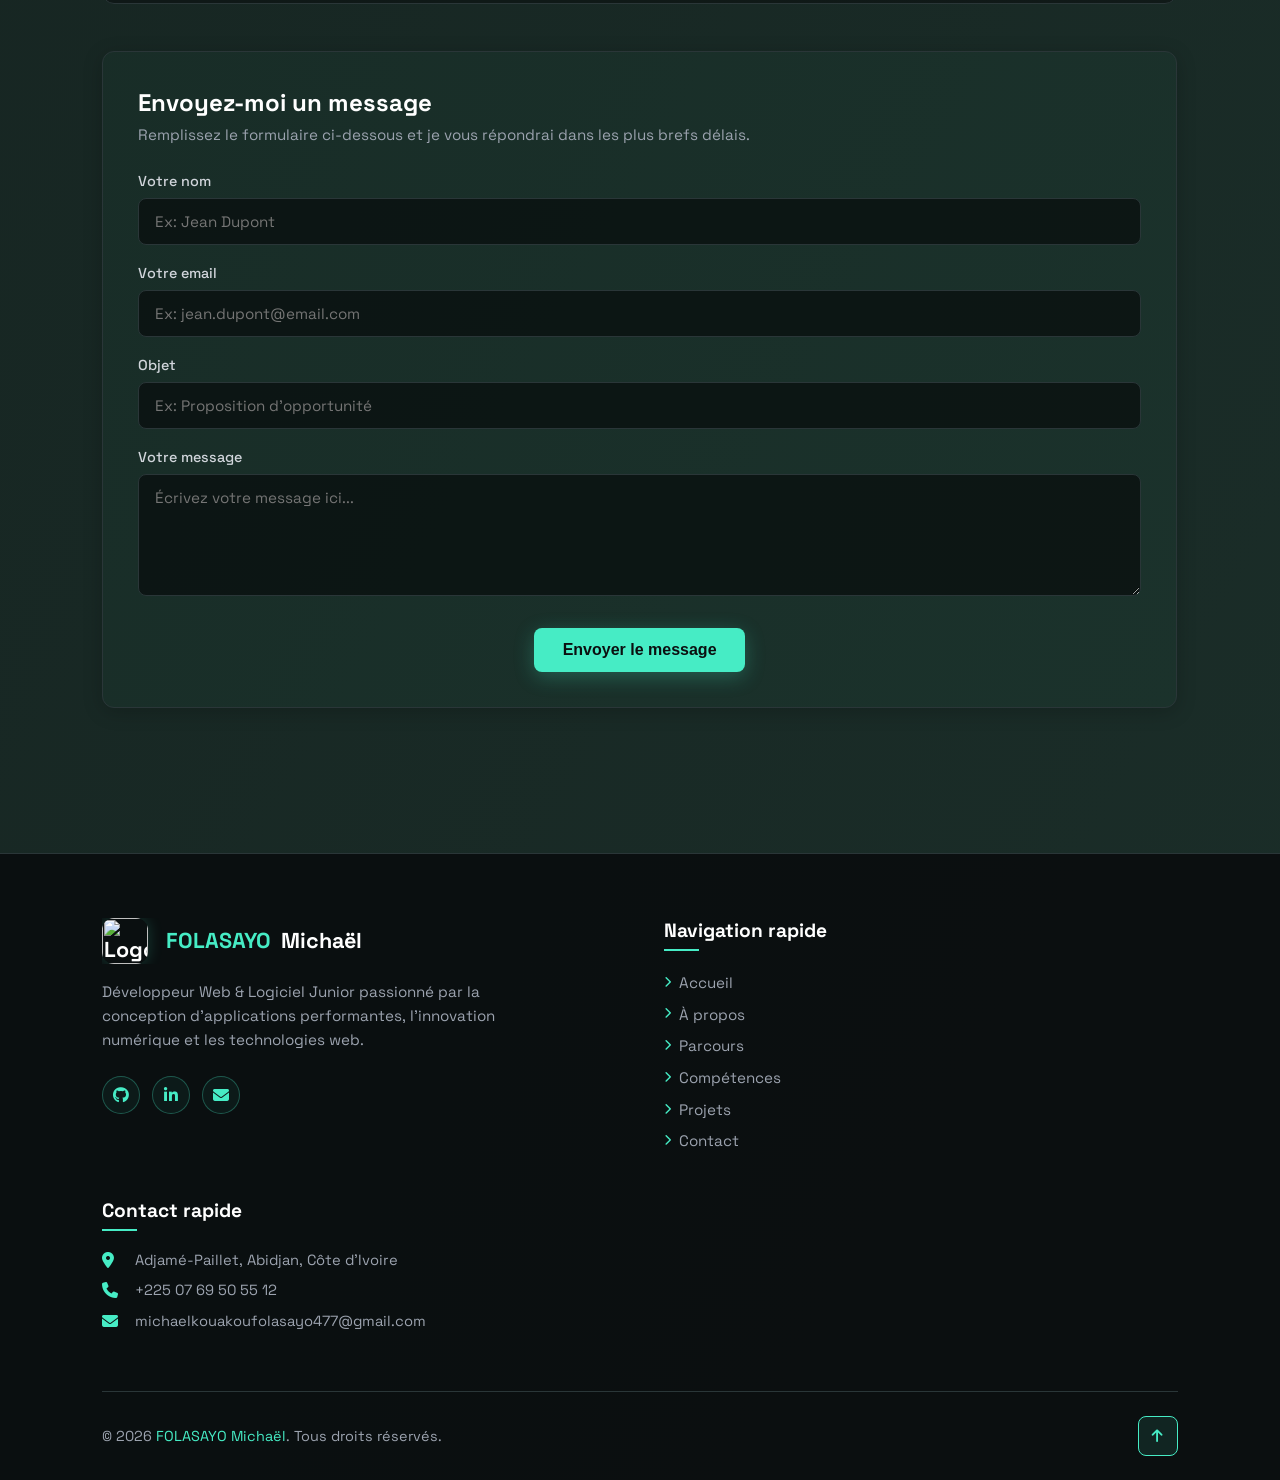
==== commit c06b7fad: "Insertion des certificats de fin de stage et modification du logo" ====
--- a/index.html
+++ b/index.html
@@ -35,7 +35,7 @@
     <!-- Entête -->
     <header>
         <a href="#" class="logo">
-            <img src="Images/logo.png" alt="Logo FOLASAYO Michaël" class="logo-img">
+            <img src="Images/Logo.png" alt="Logo FOLASAYO Michaël" class="logo-img">
             <span>FOLASAYO</span> Michaël
         </a>
 
@@ -77,7 +77,7 @@
                     <a href="https://www.linkedin.com/in/micha%C3%ABl-kouakou-folasayo-09b313383" target="_blank" rel="noopener noreferrer" aria-label="LinkedIn"><i class="fa-brands fa-linkedin-in"></i></a>
                 </div>
 
-                <a href="Documents/CV de FMK (2).pdf" target="_blank" rel="noopener noreferrer" class="btn">Voir mon CV</a>
+                <a href="Documents/CV_de_FMK.pdf" target="_blank" rel="noopener noreferrer" class="btn">Voir mon CV</a>
             </div>
 
             <div class="hero-image reveal">
@@ -129,7 +129,6 @@
                 
                 <!-- COLONNE 1 : Parcours Académique & Stages -->
                 <div class="education-column reveal">
-                    
                     <!-- Bloc : Parcours académique -->
                     <div class="education-card">
                         <div class="card-title">
@@ -165,6 +164,7 @@
                             <h3>Stages & Expériences</h3>
                         </div>
 
+                        <!-- 1. Stage RTIS Technologies -->
                         <div class="timeline-item">
                             <div class="item-header">
                                 <h4>Stagiaire Réseaux & Télécoms</h4>
@@ -173,24 +173,36 @@
                             <span class="institution">RTIS Technologies</span>
                             <span class="date"><i class="fa-regular fa-calendar"></i> 15 Juillet 2026 - 30 Septembre 2026</span>
                             <p class="item-desc">
-                                Immersion technique sur le déploiement d'infrastructures fibre optique (Projet Huawei / Douane CI sur les sites SIR et CENTIF). 
+                                Immersion technique sur le déploiement d'infrastructures fibre optique (Projet Huawei / Douane CI sur les sites SIR et CENTIF).
                                 Supervision des travaux de génie civil (fouilles, fonçage, pose de tubes PEHD et chambres télécom), participation aux tâches EHS et suivi qualité via l'application mobile ISDP. Initiation à la maintenance préventive et participation au volet administratif.
                             </p>
-                        </div>
-
+                            <!-- Bouton d'attestation RTIS -->
+                            <div class="stage-certif-action">
+                                <a href="Documents/Attestation_Stage_RTIS.pdf" target="_blank" rel="noopener noreferrer" class="btn-certif-stage">
+                                    <i class="fa-solid fa-file-circle-check"></i> Voir l'attestation de stage
+                                </a>
+                            </div>
+                        </div>
+
+                        <!-- 2. Stage Direction des Sports -->
                         <div class="timeline-item">
                             <div class="item-header">
                                 <h4>Stagiaire Support Administratif & Reportage</h4>
                                 <span class="badge-status done">Terminé</span>
                             </div>
                             <span class="institution">Direction Départementale des Sports (District Autonome d'Abidjan)</span>
-                            <span class="date"><i class="fa-regular fa-calendar"></i> 01 Juillet 2025 - 01 Août 2025</span>
+                            <span class="date"><i class="fa-regular fa-calendar"></i> 04 Août 2025 - 01 Septembre 2025</span>
                             <p class="item-desc">
                                 Coordination et suivi des activités sportives communales. Réalisation de reportages terrain, transmission et centralisation des données via les canaux internes. Élaboration des bilans statistiques hebdomadaires et découverte transversale des services.
                             </p>
-                        </div>
-                    </div>
-
+                            <!-- Bouton de certificat DDSCVDA -->
+                            <div class="stage-certif-action">
+                                <a href="Documents/Certificat_Stage_DDSCVDA.pdf" target="_blank" rel="noopener noreferrer" class="btn-certif-stage">
+                                    <i class="fa-solid fa-file-circle-check"></i> Voir le certificat de fin de stage
+                                </a>
+                            </div>
+                        </div>
+                    </div>
                 </div>
 
                 <!-- COLONNE 2 : Certifications & Badges -->
@@ -695,7 +707,7 @@
         <div class="footer-container">
             <div class="footer-brand">
                 <a href="#" class="logo">
-                    <img src="Images/logo.png" alt="Logo FOLASAYO Michaël" class="logo-img">
+                    <img src="Images/Logo.png" alt="Logo FOLASAYO Michaël" class="logo-img">
                     <span>FOLASAYO</span> Michaël
                 </a>
                 <p>Développeur Web & Logiciel Junior passionné par la conception d'applications performantes, l'innovation numérique et les technologies web.</p>
--- a/style.css
+++ b/style.css
@@ -521,6 +521,39 @@
     transform: translateY(-3px);
 }
 
+/* Boutons pour les attestations de stage */
+.stage-certif-action {
+    margin-top: 0.8rem;
+    display: flex;
+}
+
+.btn-certif-stage {
+    display: inline-flex;
+    align-items: center;
+    gap: 0.5rem;
+    font-size: 0.82rem;
+    font-weight: 600;
+    color: #46ECC5;
+    background: rgba(70, 236, 197, 0.08);
+    border: 1px solid rgba(70, 236, 197, 0.3);
+    padding: 0.4rem 0.85rem;
+    border-radius: 6px;
+    text-decoration: none;
+    transition: all 0.3s ease;
+}
+
+.btn-certif-stage:hover {
+    background: #46ECC5;
+    color: #0B0F10;
+    border-color: #46ECC5;
+    transform: translateY(-2px);
+    box-shadow: 0 4px 12px rgba(70, 236, 197, 0.3);
+}
+
+.btn-certif-stage i {
+    font-size: 0.85rem;
+}
+
 /* ==========================================================================
    8. SECTION COMPÉTENCES (SKILLS)
    ========================================================================== */
@@ -989,8 +1022,8 @@
     }
 
     .logo-img {
-        width: 30px;
-        height: 30px;
+        width: 36px;
+        height: 36px;
     }
 
     /* Bouton Me contacter : texte complet toujours affiché */
@@ -1388,20 +1421,19 @@
     transform: translateY(-3px);
 }
 
+
 /* ===================================================================================
    12. STYLE DU LOGO IMAGE & DU BOUTON FLOTTANT WHATSAPP AVEC ANIMATION DE LEVITATION
    =================================================================================== */
 .logo-img {
-    width: 40px;
-    height: 40px;
-    border-radius: 10px;
-    object-fit: cover;
-    /* Zoom x1.1 centré sur le monogramme pour enlever les bordures superflues */
-    transform: scale(1.1);
+    width: 46px; /* Agrandit le logo pour rendre le texte FM et les orbites bien nets */
+    height: 46px;
+    border-radius: 12px;
+    object-fit: contain;
     border: none;
-    box-shadow: none;
+    box-shadow: 0 0 15px rgba(70, 236, 197, 0.2); /* Ajoute une lueur néon subtile */
     flex-shrink: 0;
-    margin-right: 2px; /* Crée l'espace nécessaire pour ne pas manger le 'F' de FOLASAYO */
+    margin-right: 8px; /* Espace équilibré avant FOLASAYO */
 }
 
 /* On masque tout ce qui dépasse du conteneur du logo */
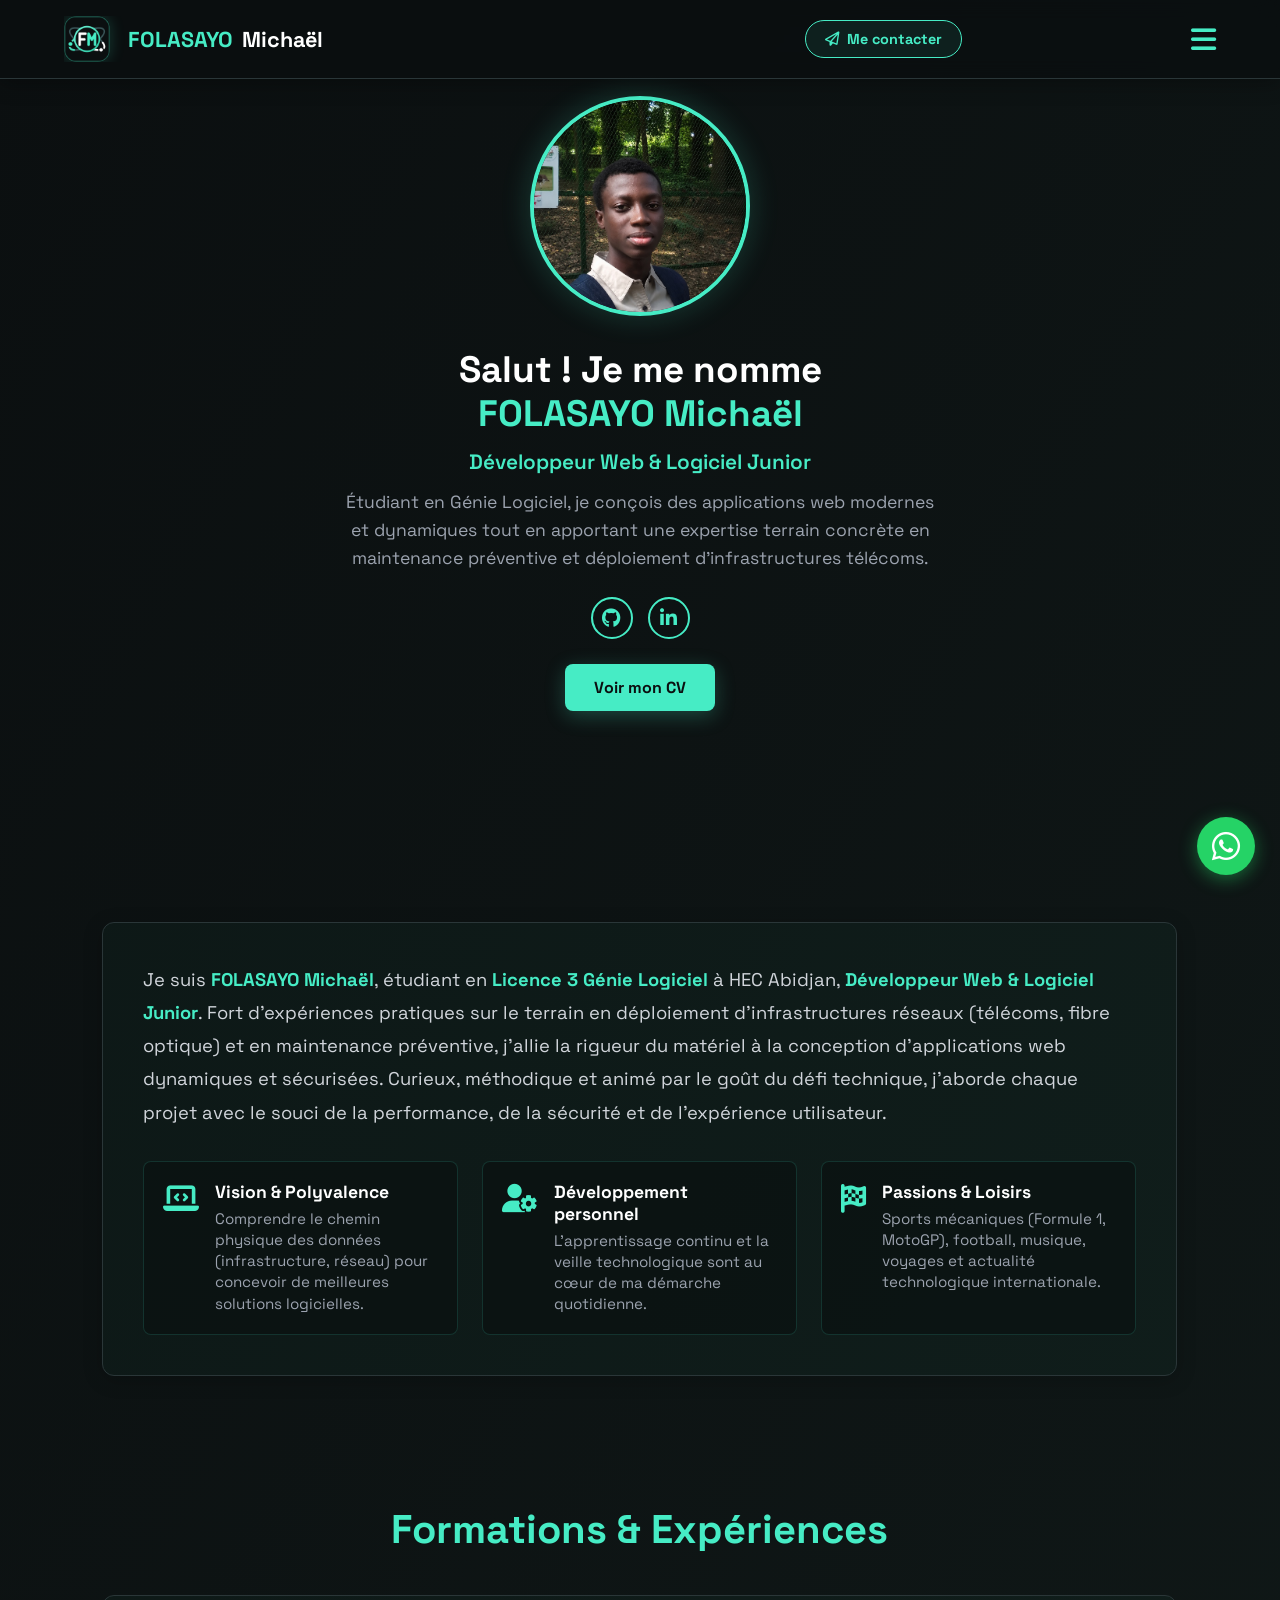
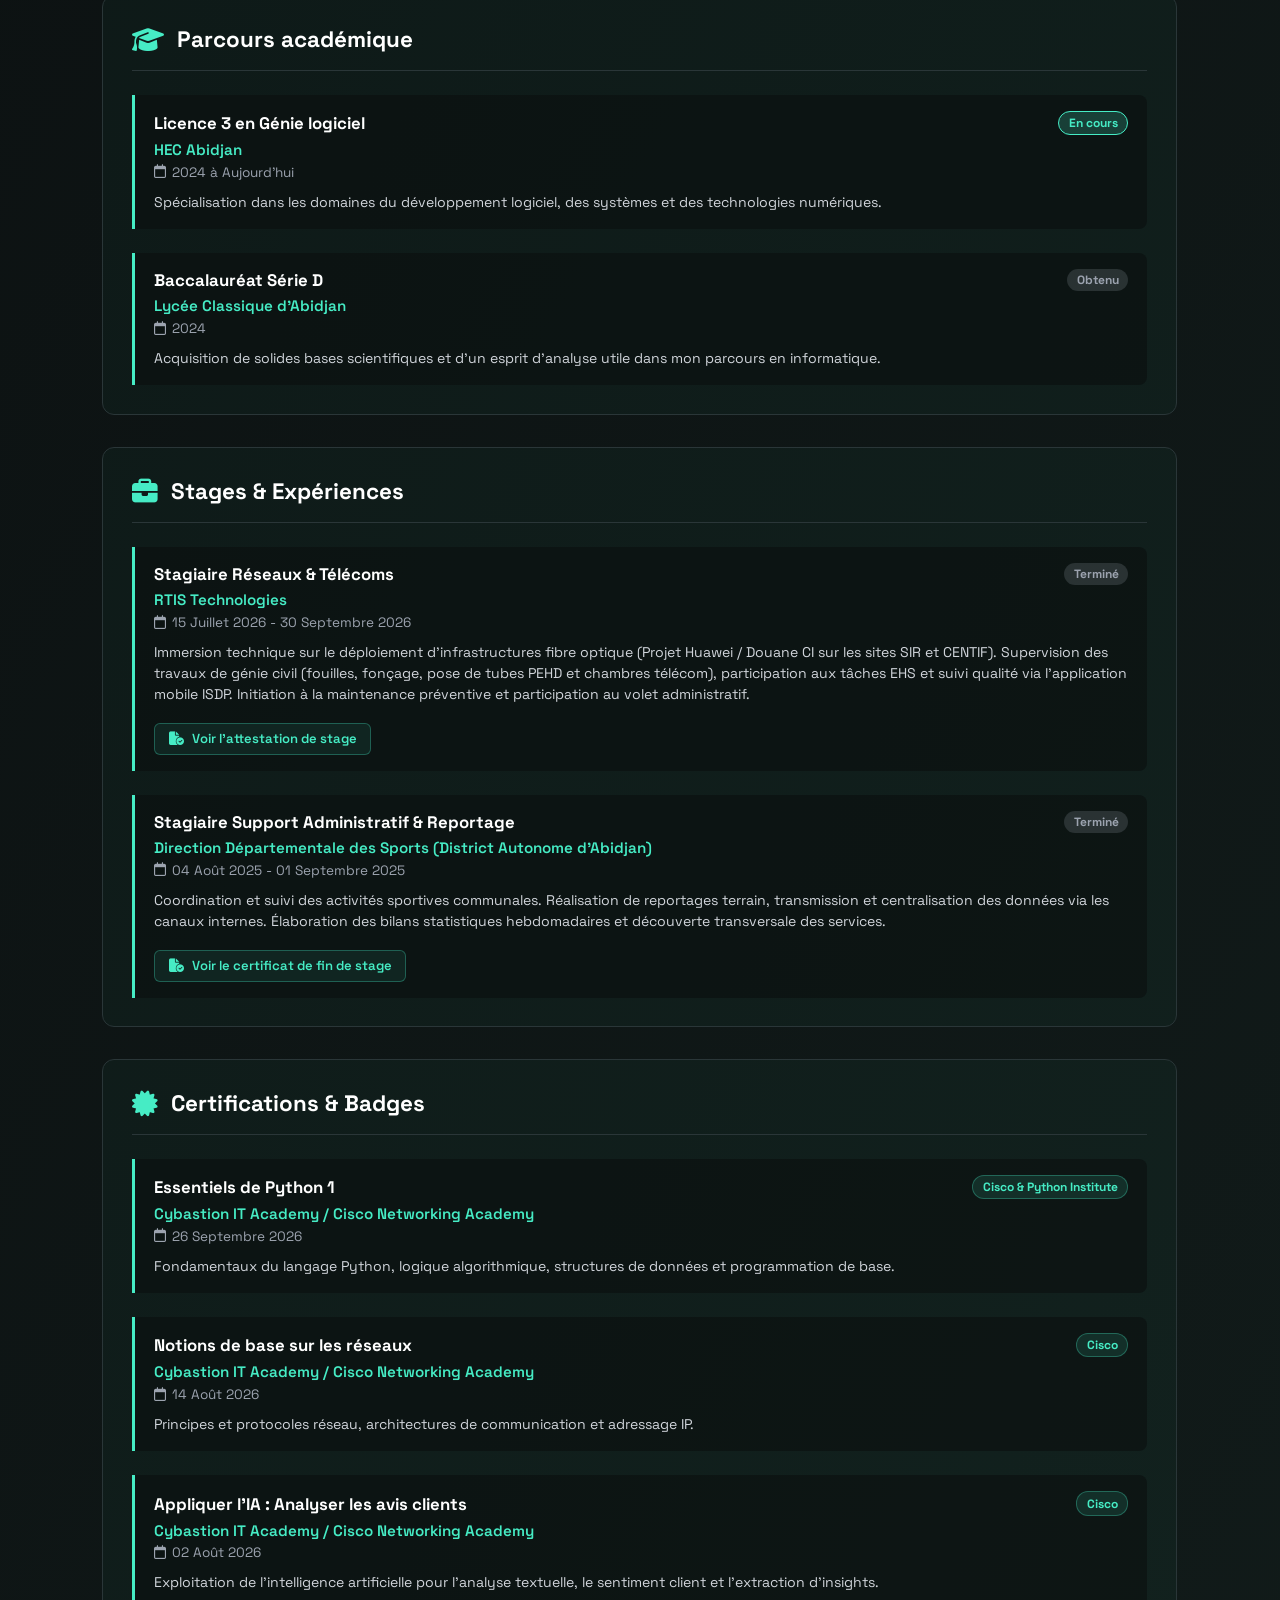
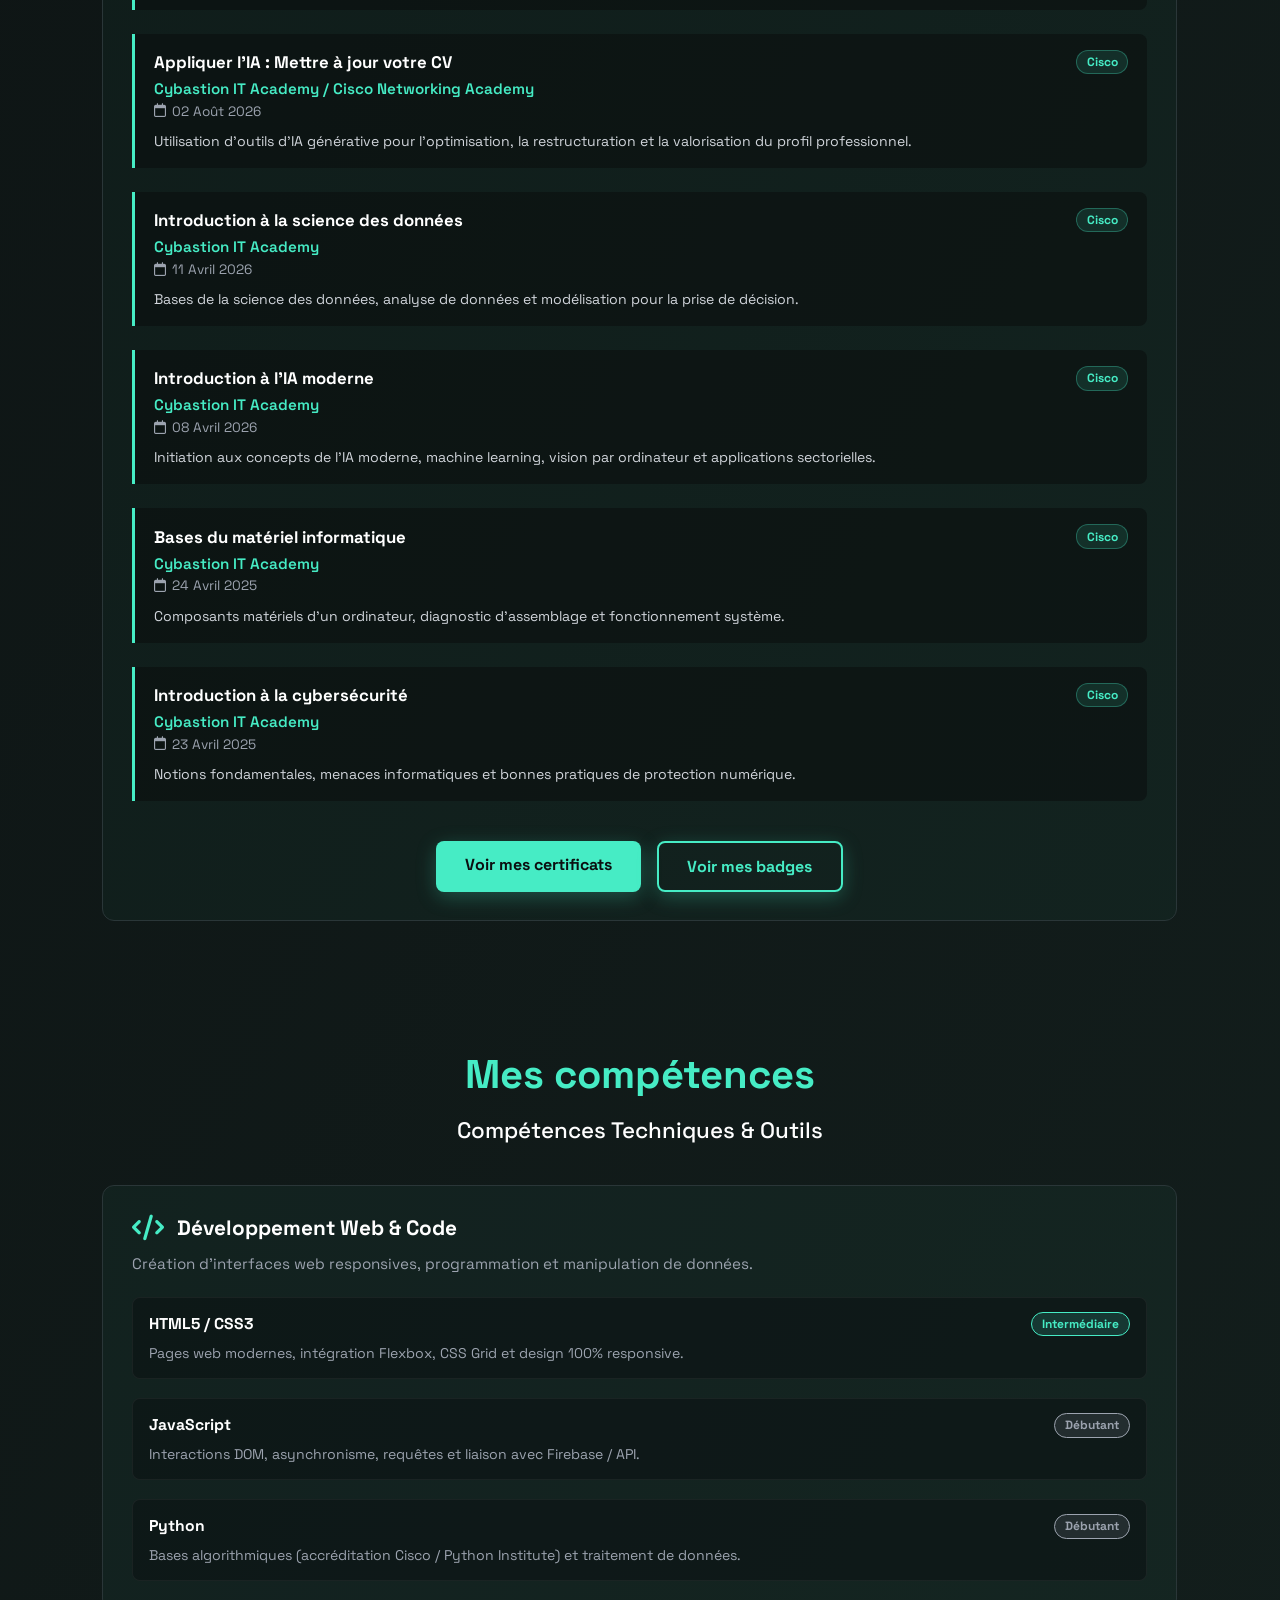
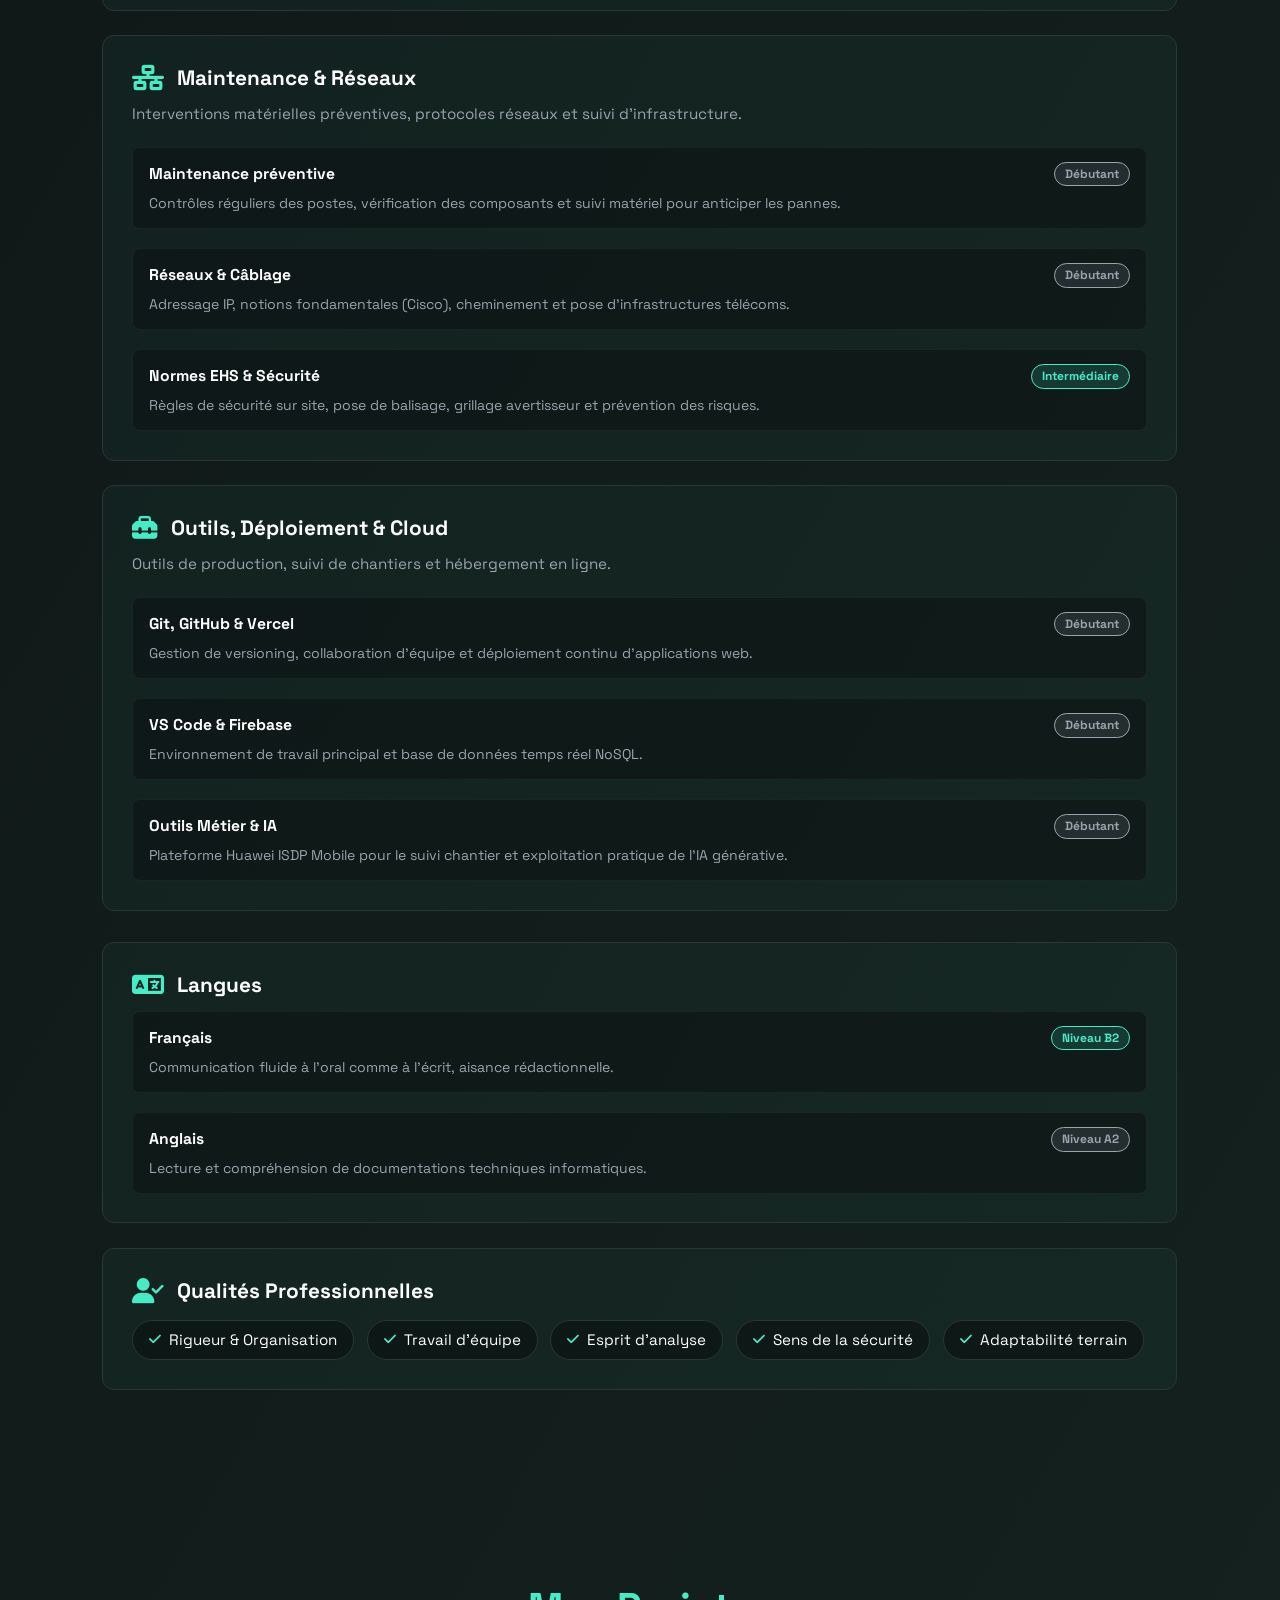
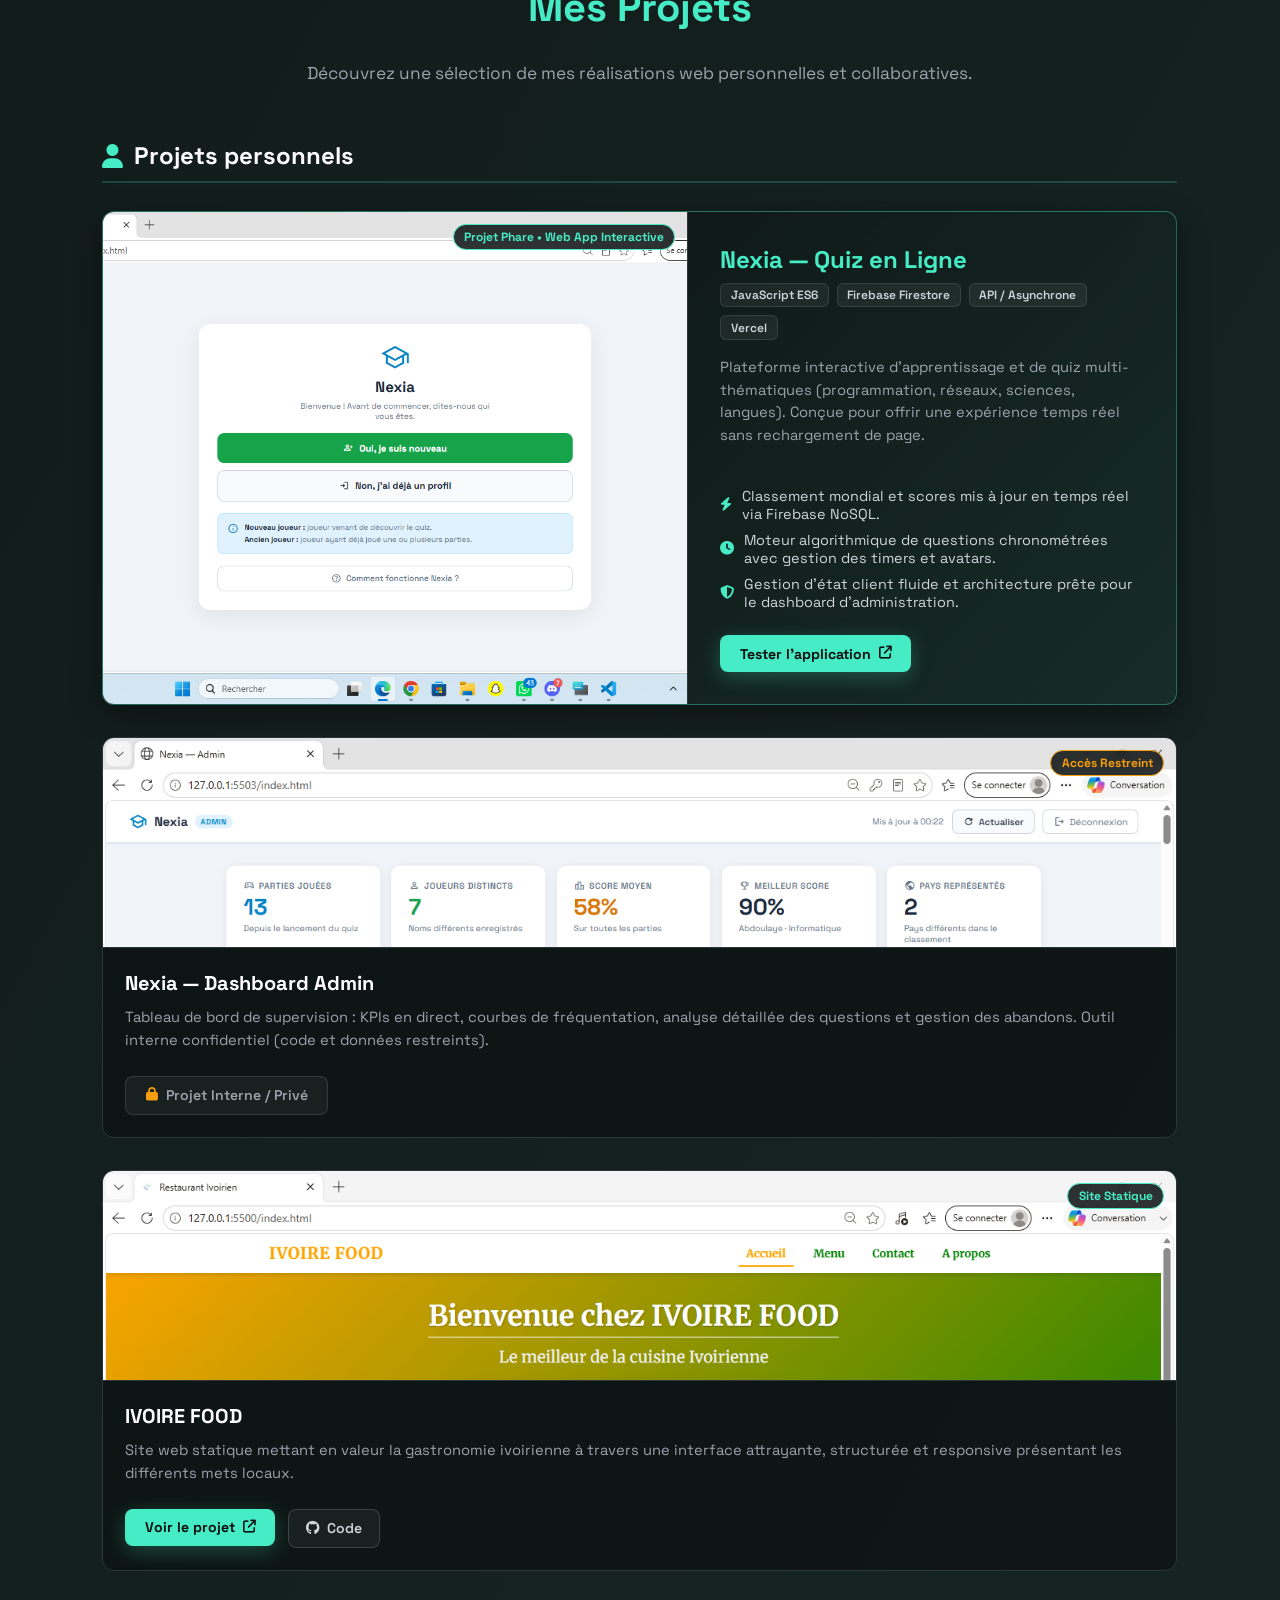
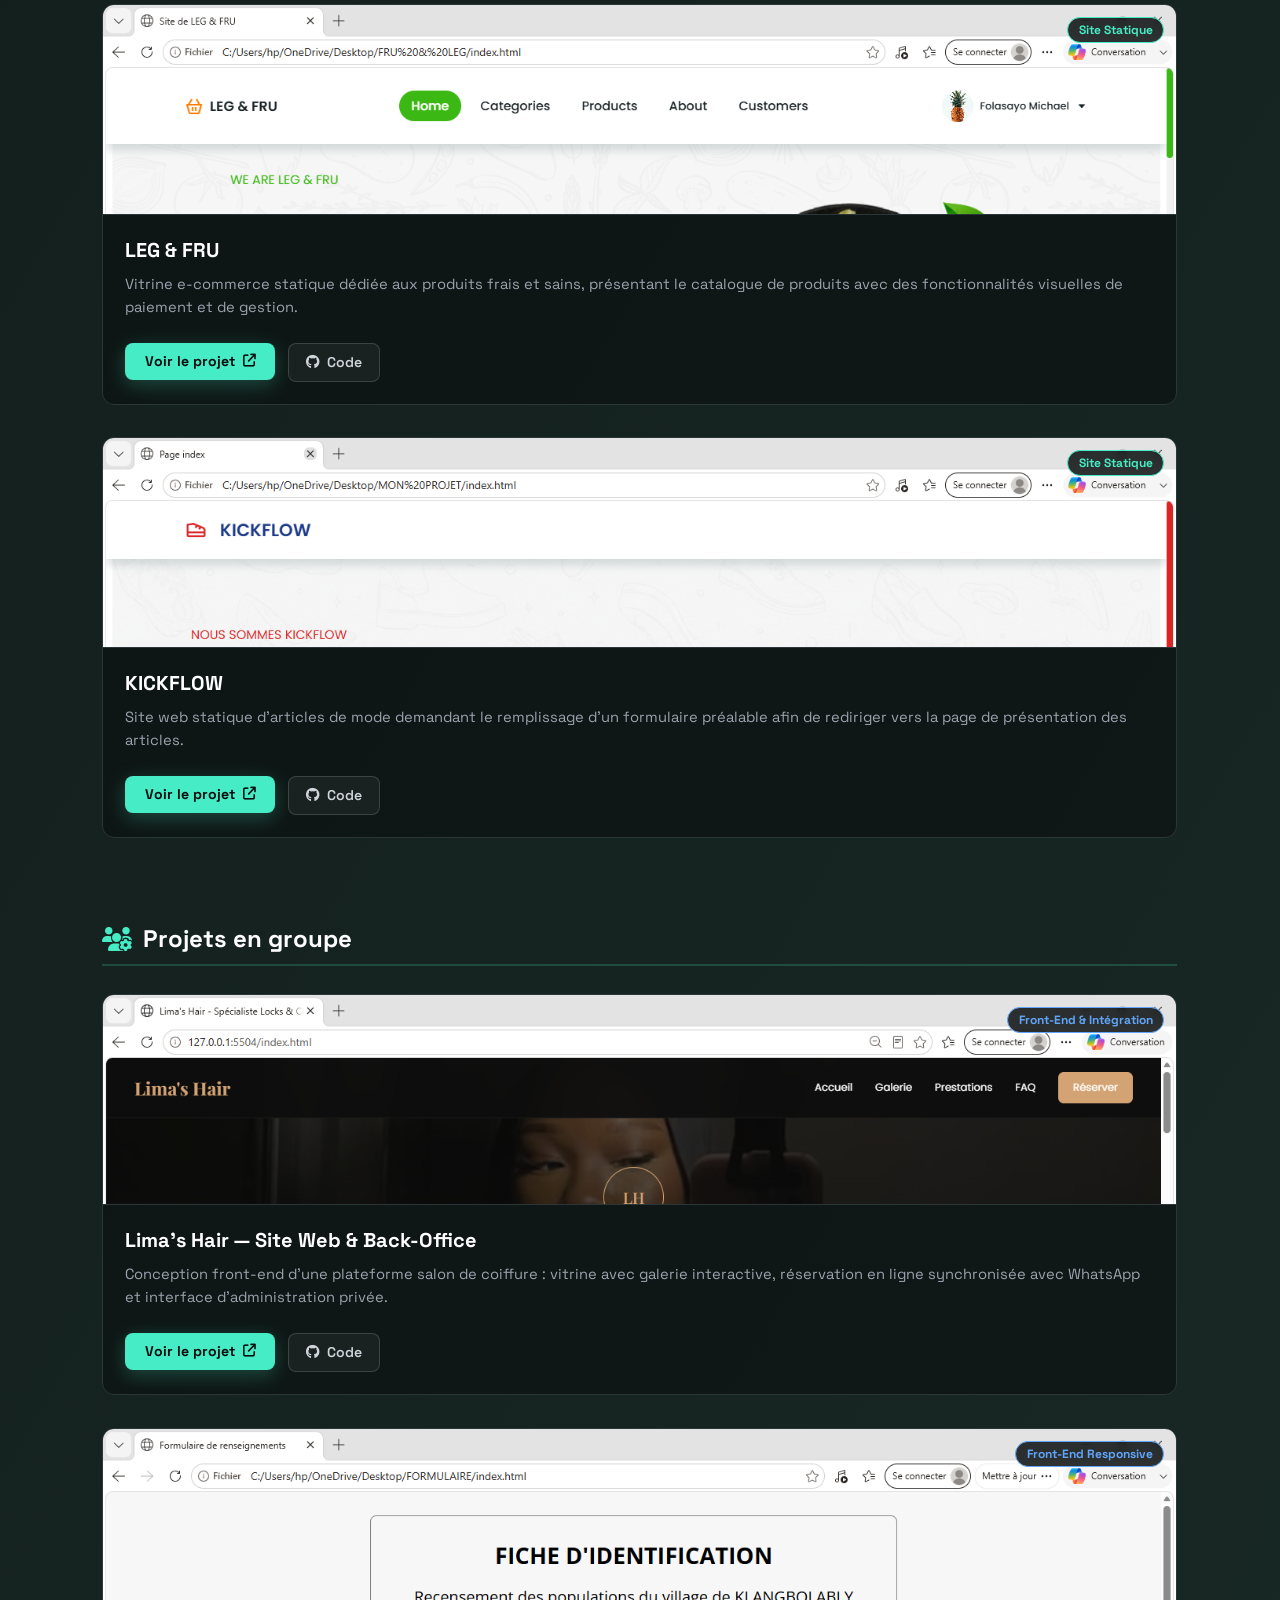
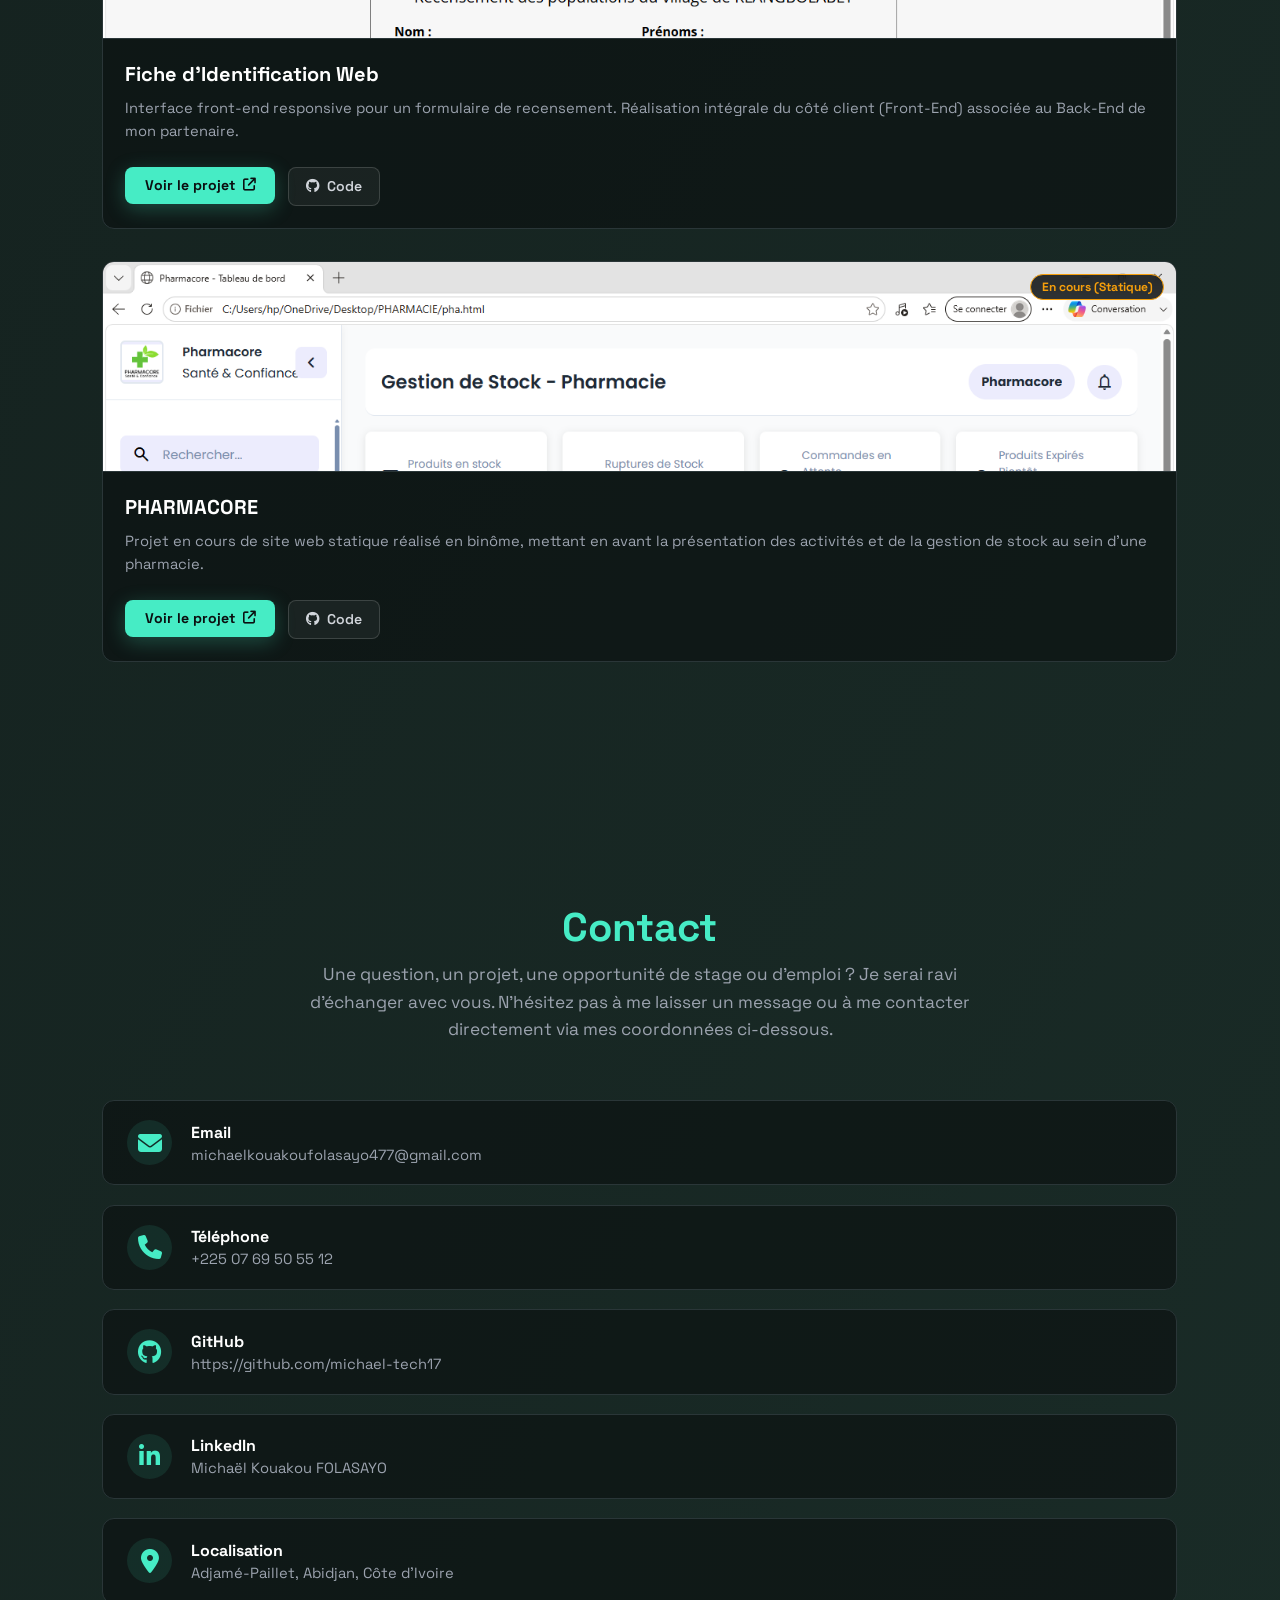
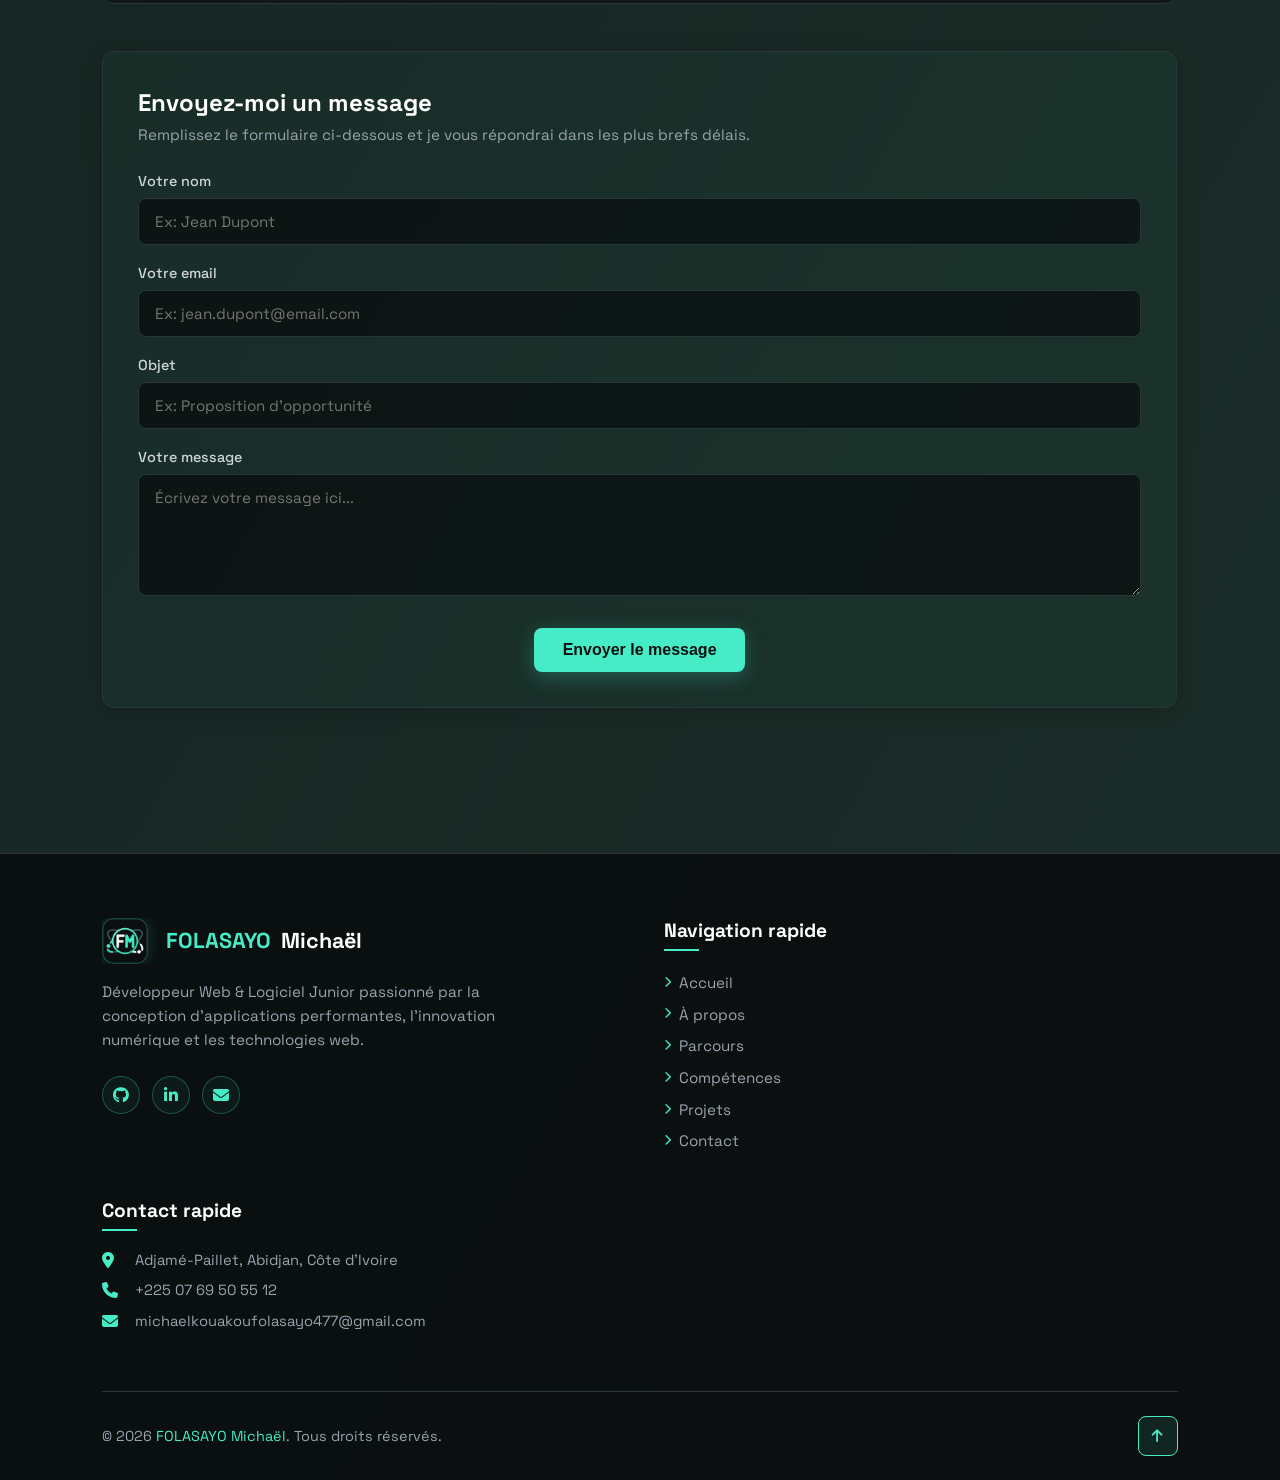
==== commit cb830938: "Renommage de mon logo" ====
--- a/index.html
+++ b/index.html
@@ -35,7 +35,7 @@
     <!-- Entête -->
     <header>
         <a href="#" class="logo">
-            <img src="Images/Logo.png" alt="Logo FOLASAYO Michaël" class="logo-img">
+            <img src="Images/logo_de_FMK.png" alt="Logo FOLASAYO Michaël" class="logo-img">
             <span>FOLASAYO</span> Michaël
         </a>
 
@@ -707,7 +707,7 @@
         <div class="footer-container">
             <div class="footer-brand">
                 <a href="#" class="logo">
-                    <img src="Images/Logo.png" alt="Logo FOLASAYO Michaël" class="logo-img">
+                    <img src="Images/logo_de_FMK.png" alt="Logo FOLASAYO Michaël" class="logo-img">
                     <span>FOLASAYO</span> Michaël
                 </a>
                 <p>Développeur Web & Logiciel Junior passionné par la conception d'applications performantes, l'innovation numérique et les technologies web.</p>
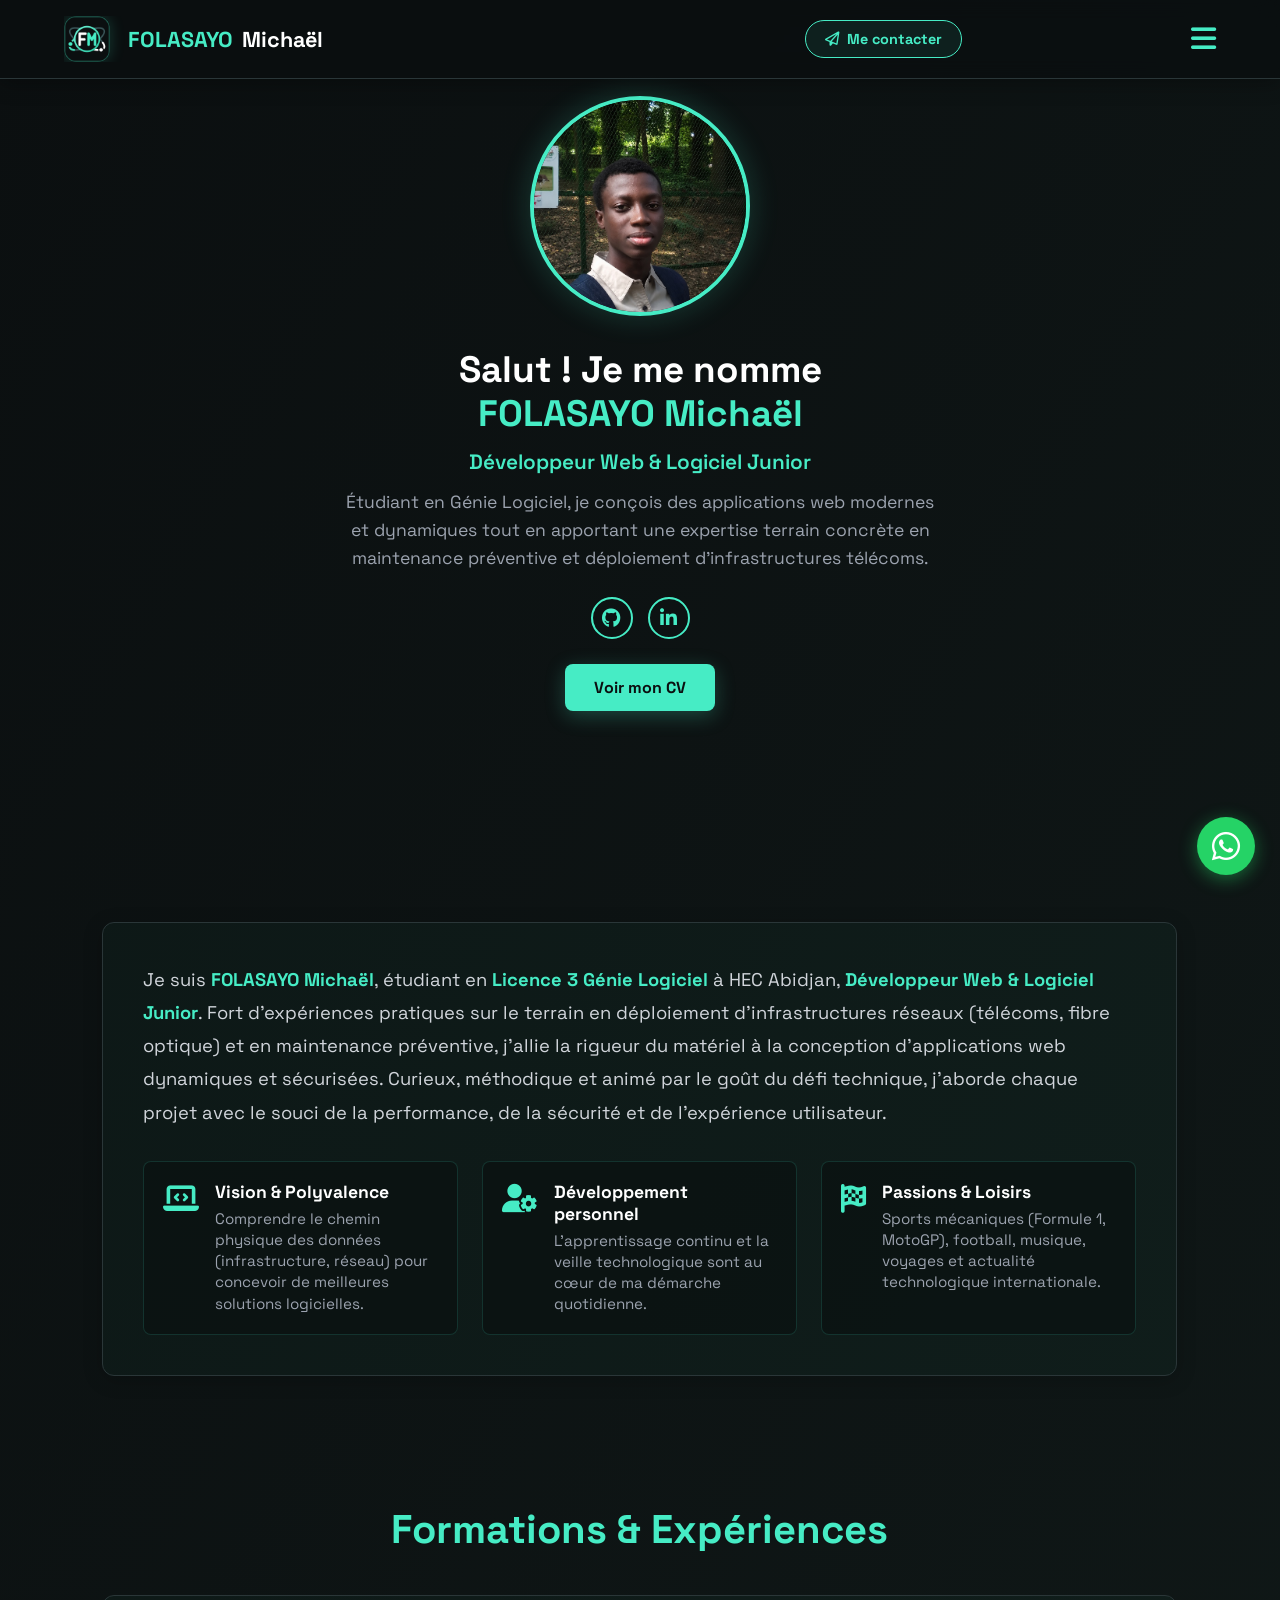
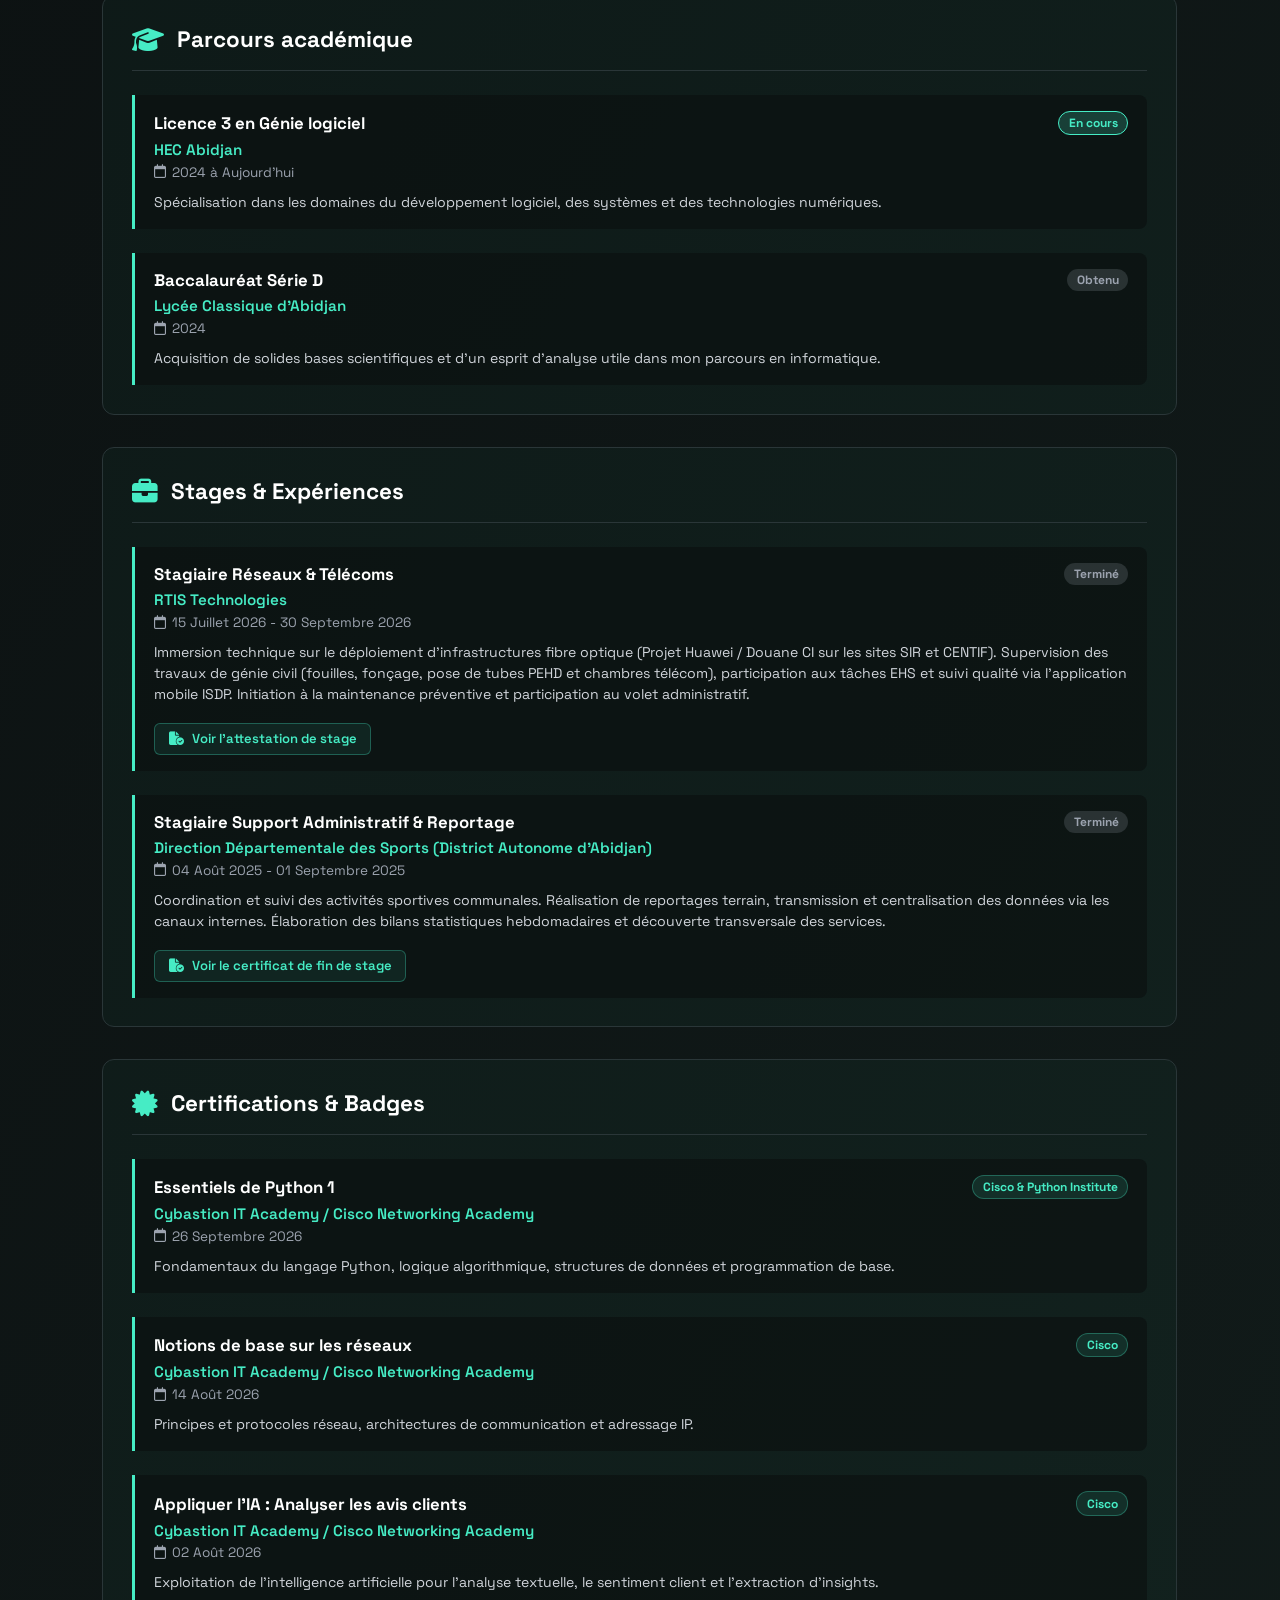
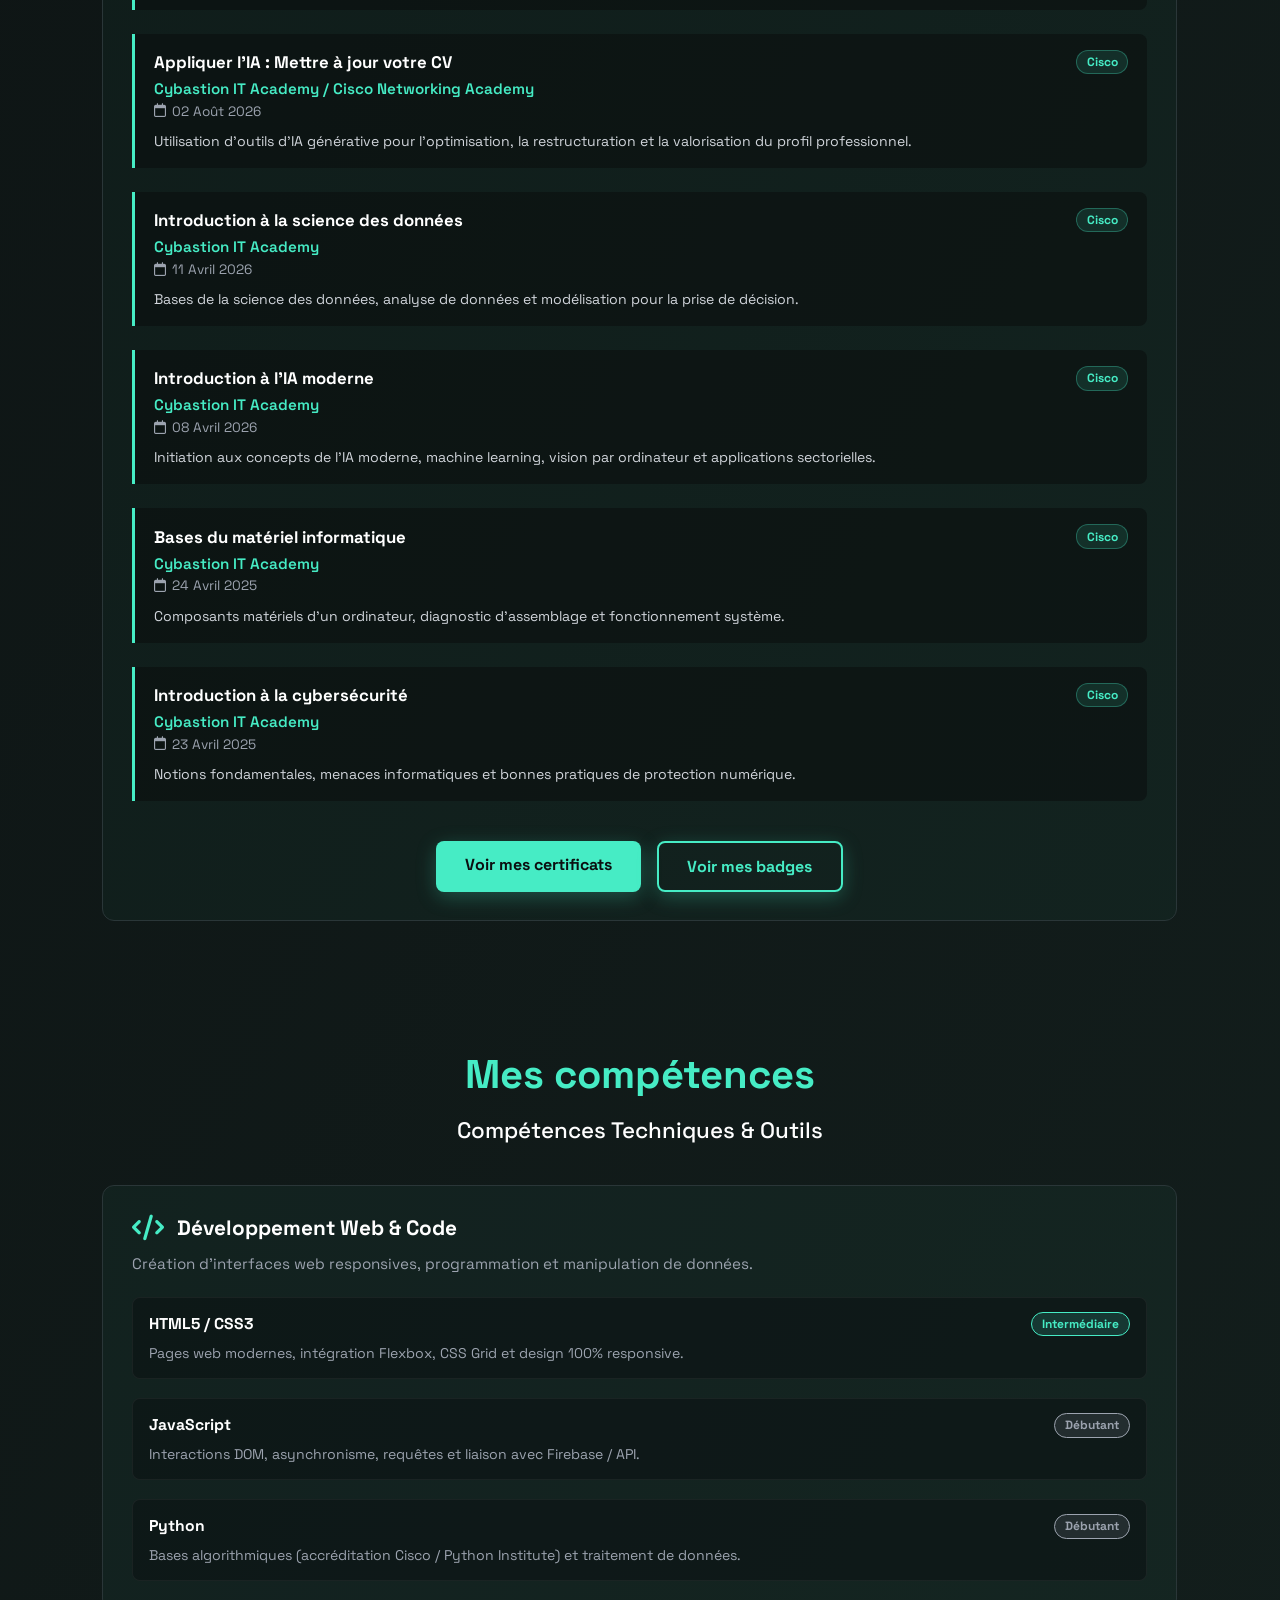
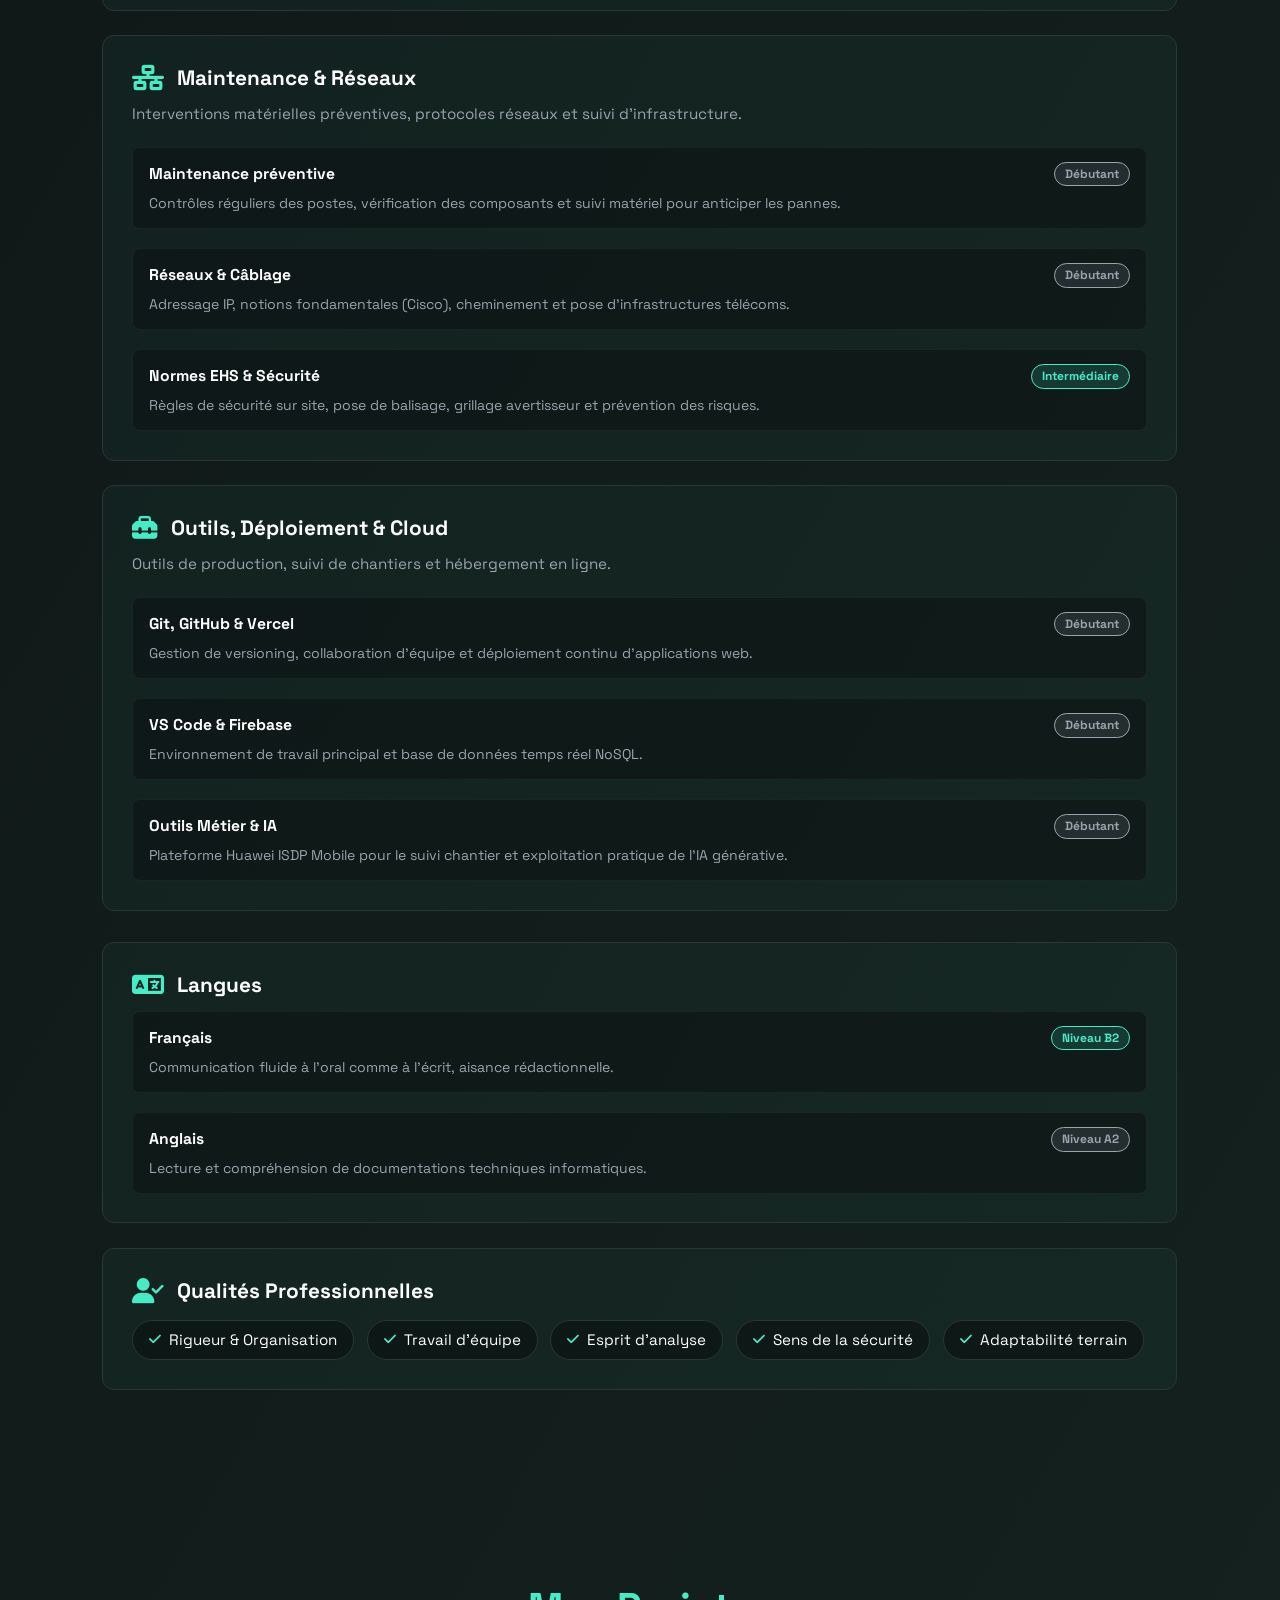
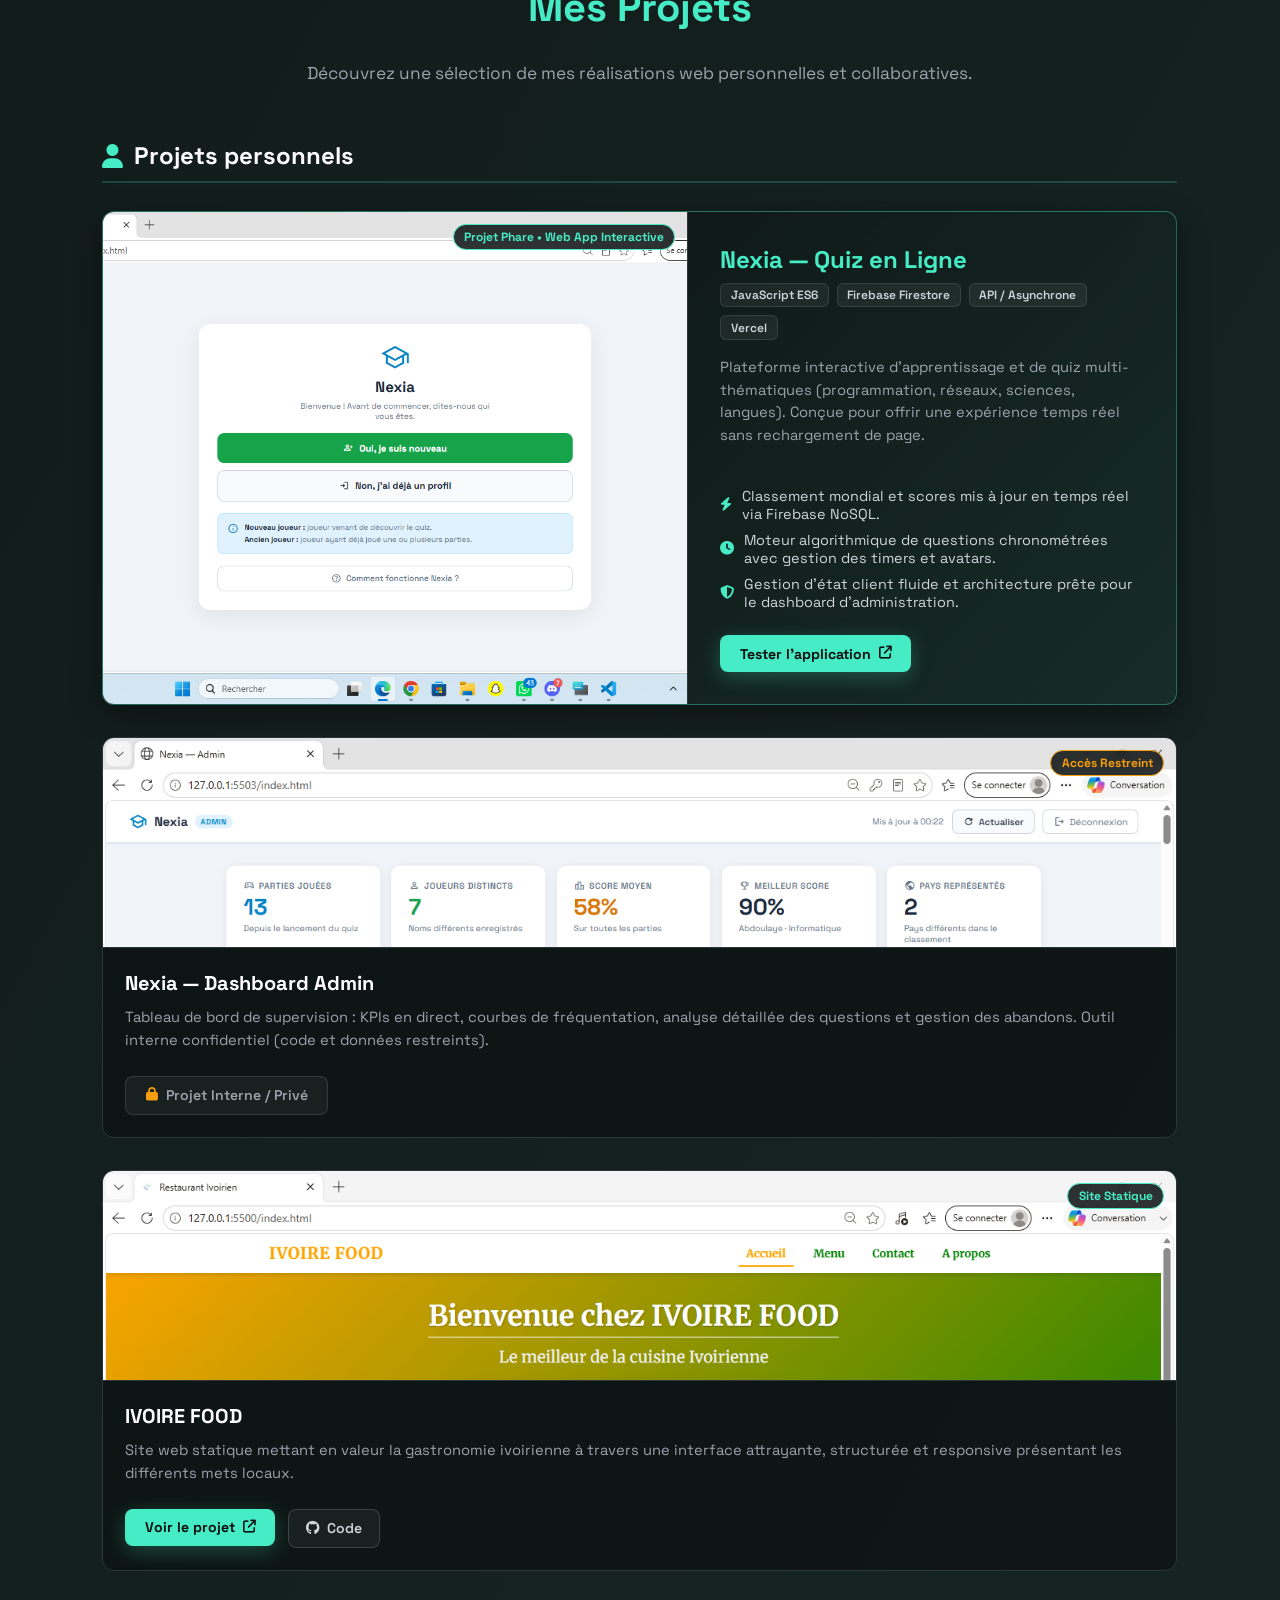
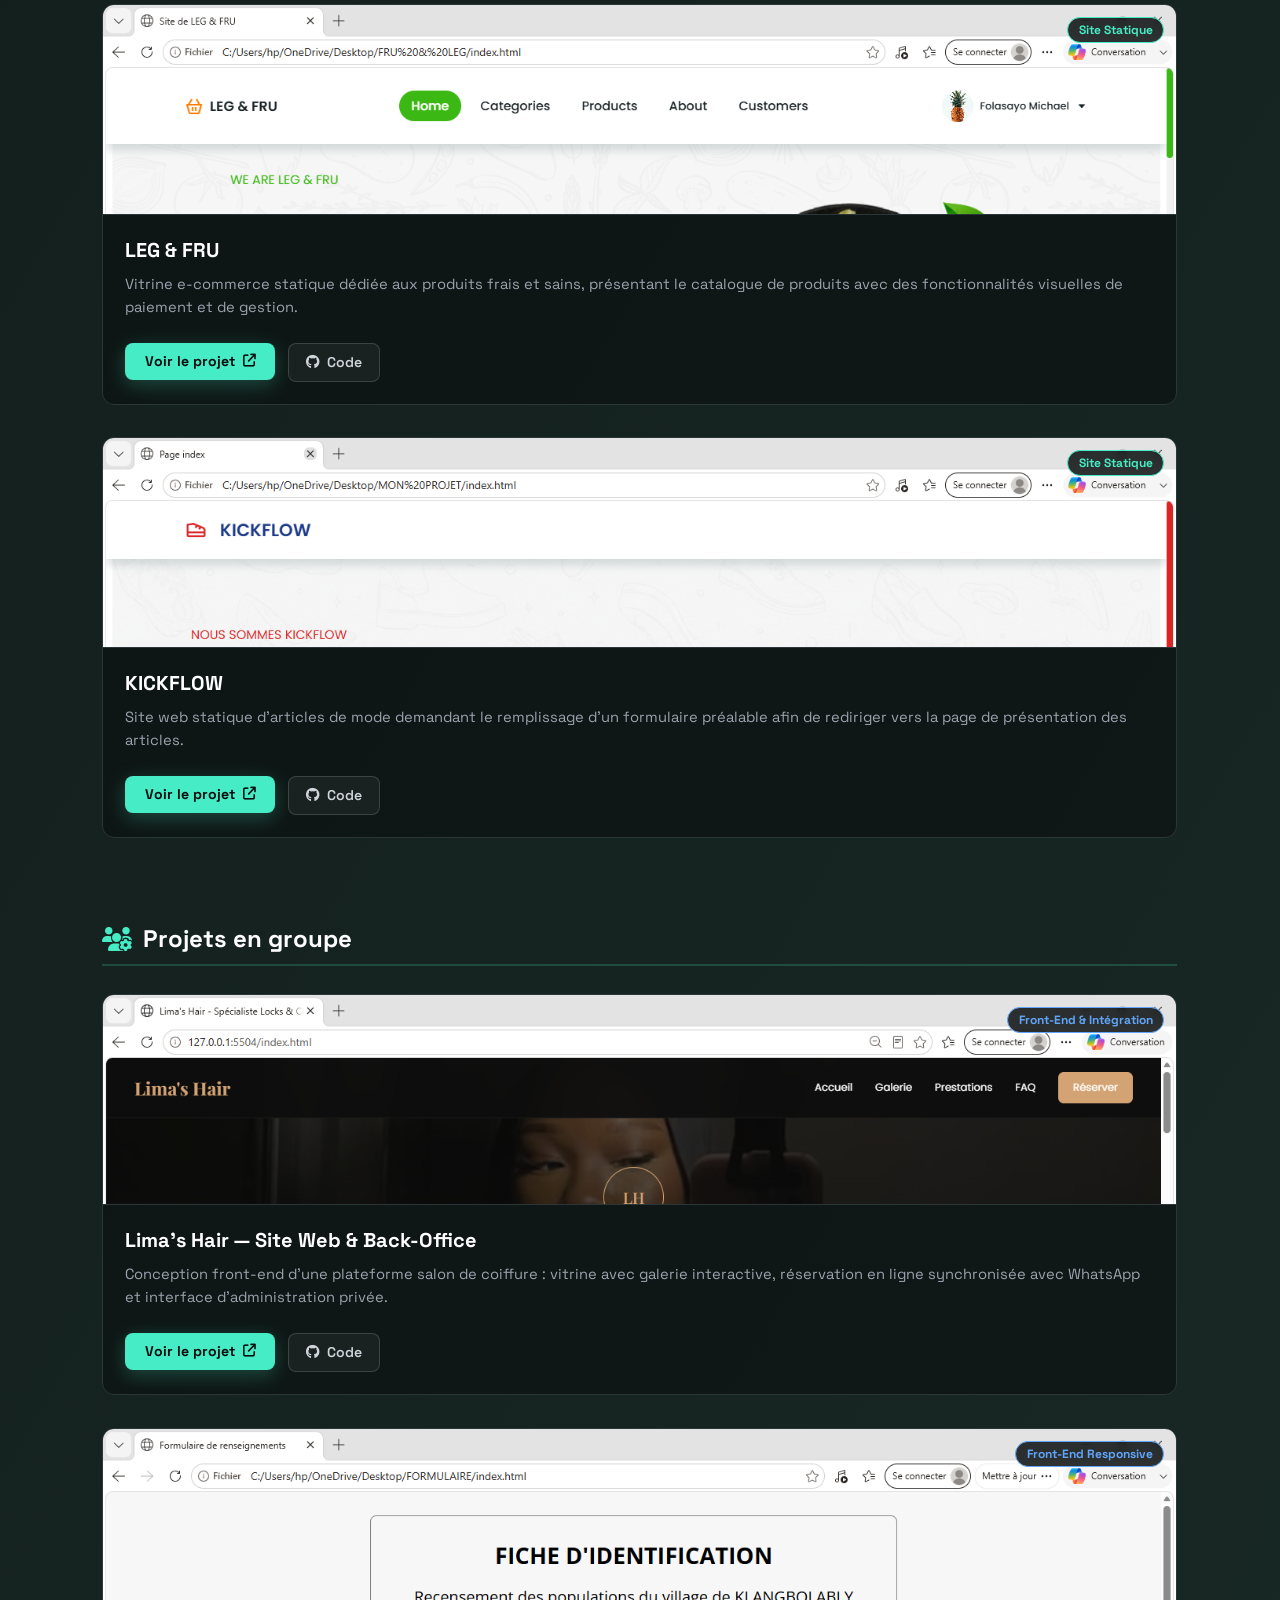
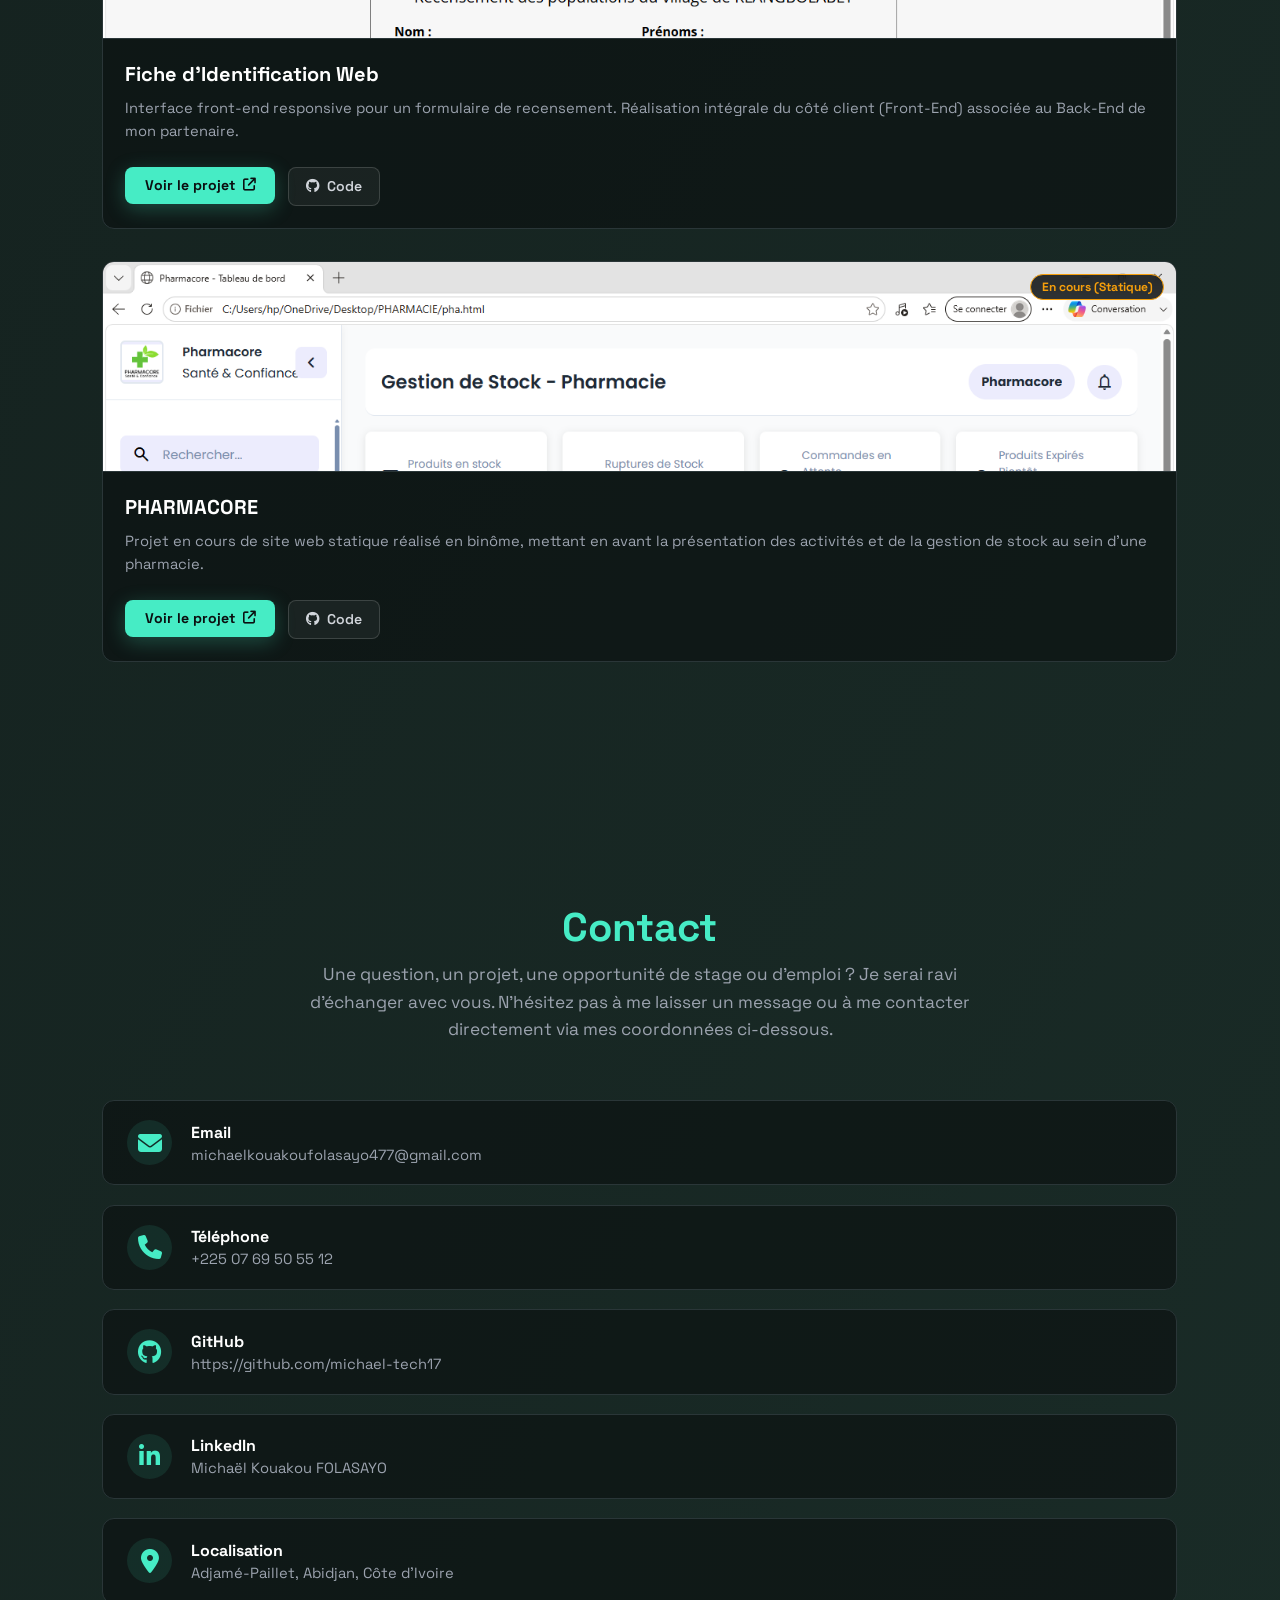
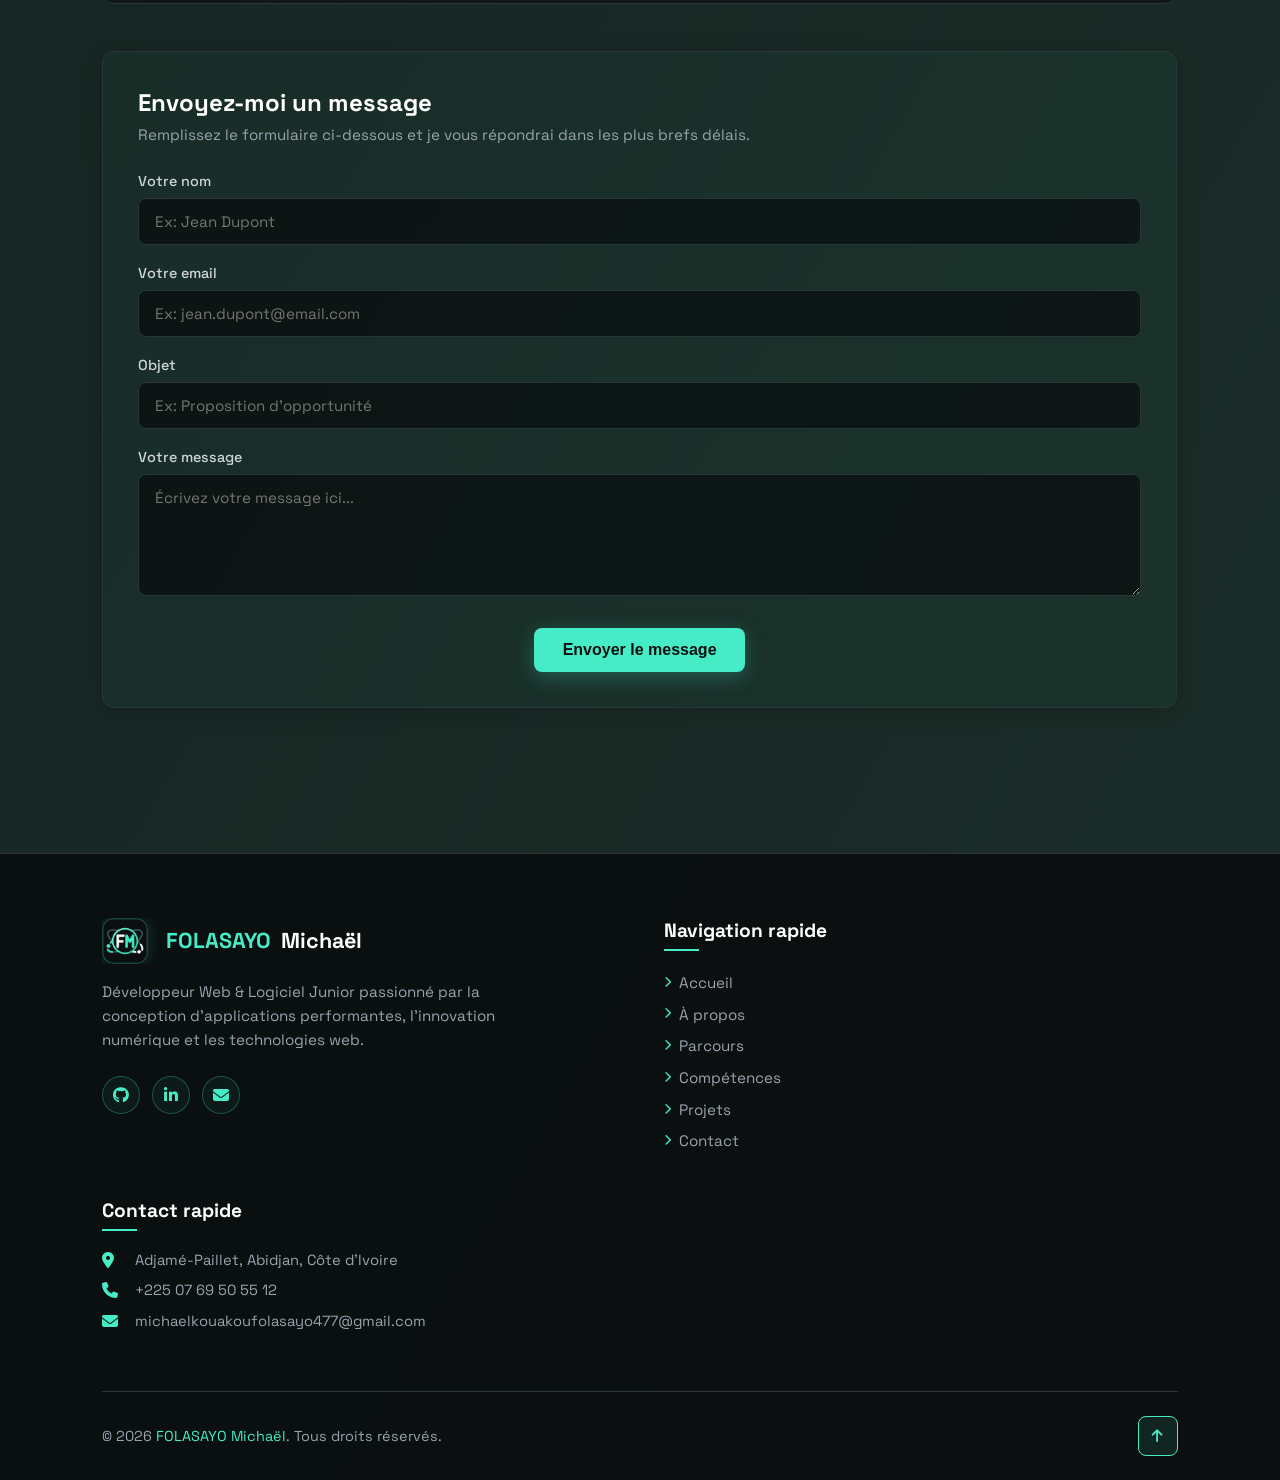
==== commit 6df32269: "Ajout des en-têtes de sécurité et correctifs formulaire" ====
--- a/index.html
+++ b/index.html
@@ -1,3 +1,5 @@
+<!DOCTYPE html>
+<html lang="fr">
 <head>
     <meta charset="UTF-8">
     <meta name="viewport" content="width=device-width, initial-scale=1.0">
@@ -15,16 +17,16 @@
 
     <!-- Open Graph (Aperçu enrichi sur WhatsApp, LinkedIn, Facebook) -->
     <meta property="og:type" content="website">
-    <meta property="og:url" content="https://michael-tech17.github.io/">
+    <meta property="og:url" content="https://mon-portfolio15.vercel.app/">
     <meta property="og:title" content="FOLASAYO Michaël — Développeur Web & Logiciel Junior">
     <meta property="og:description" content="Découvrez mes projets web, mes compétences techniques et mes réalisations (Nexia, back-office, applications interactives).">
-    <meta property="og:image" content="Images/hero.jpg">
+    <meta property="og:image" content="https://mon-portfolio15.vercel.app/Images/hero.jpg">
 
     <!-- Twitter Card -->
     <meta name="twitter:card" content="summary_large_image">
     <meta name="twitter:title" content="FOLASAYO Michaël — Développeur Web & Logiciel Junior">
     <meta name="twitter:description" content="Découvrez mes projets web, mes compétences techniques et mes réalisations.">
-    <meta name="twitter:image" content="Images/hero.jpg">
+    <meta name="twitter:image" content="https://mon-portfolio15.vercel.app/Images/hero.jpg">
 
     <!-- Feuilles de style et icônes -->
     <link rel="stylesheet" href="style.css">
@@ -673,6 +675,7 @@
                     <p>Remplissez le formulaire ci-dessous et je vous répondrai dans les plus brefs délais.</p>
 
                     <form id="contact-form">
+                        <input type="text" name="_gotcha" class="hp" tabindex="-1" autocomplete="off" aria-hidden="true">
                         <div class="form-group">
                             <label for="nom">Votre nom</label>
                             <input type="text" id="nom" name="nom" placeholder="Ex: Jean Dupont" required>
--- a/style.css
+++ b/style.css
@@ -1680,4 +1680,8 @@
     .info-box {
         padding: 1rem;
     }
-}+}
+
+/* Honeypot anti-spam + icône du retour formulaire */
+.hp { position: absolute; left: -9999px; width: 1px; height: 1px; opacity: 0; }
+.feedback-icon { margin-right: 8px; }
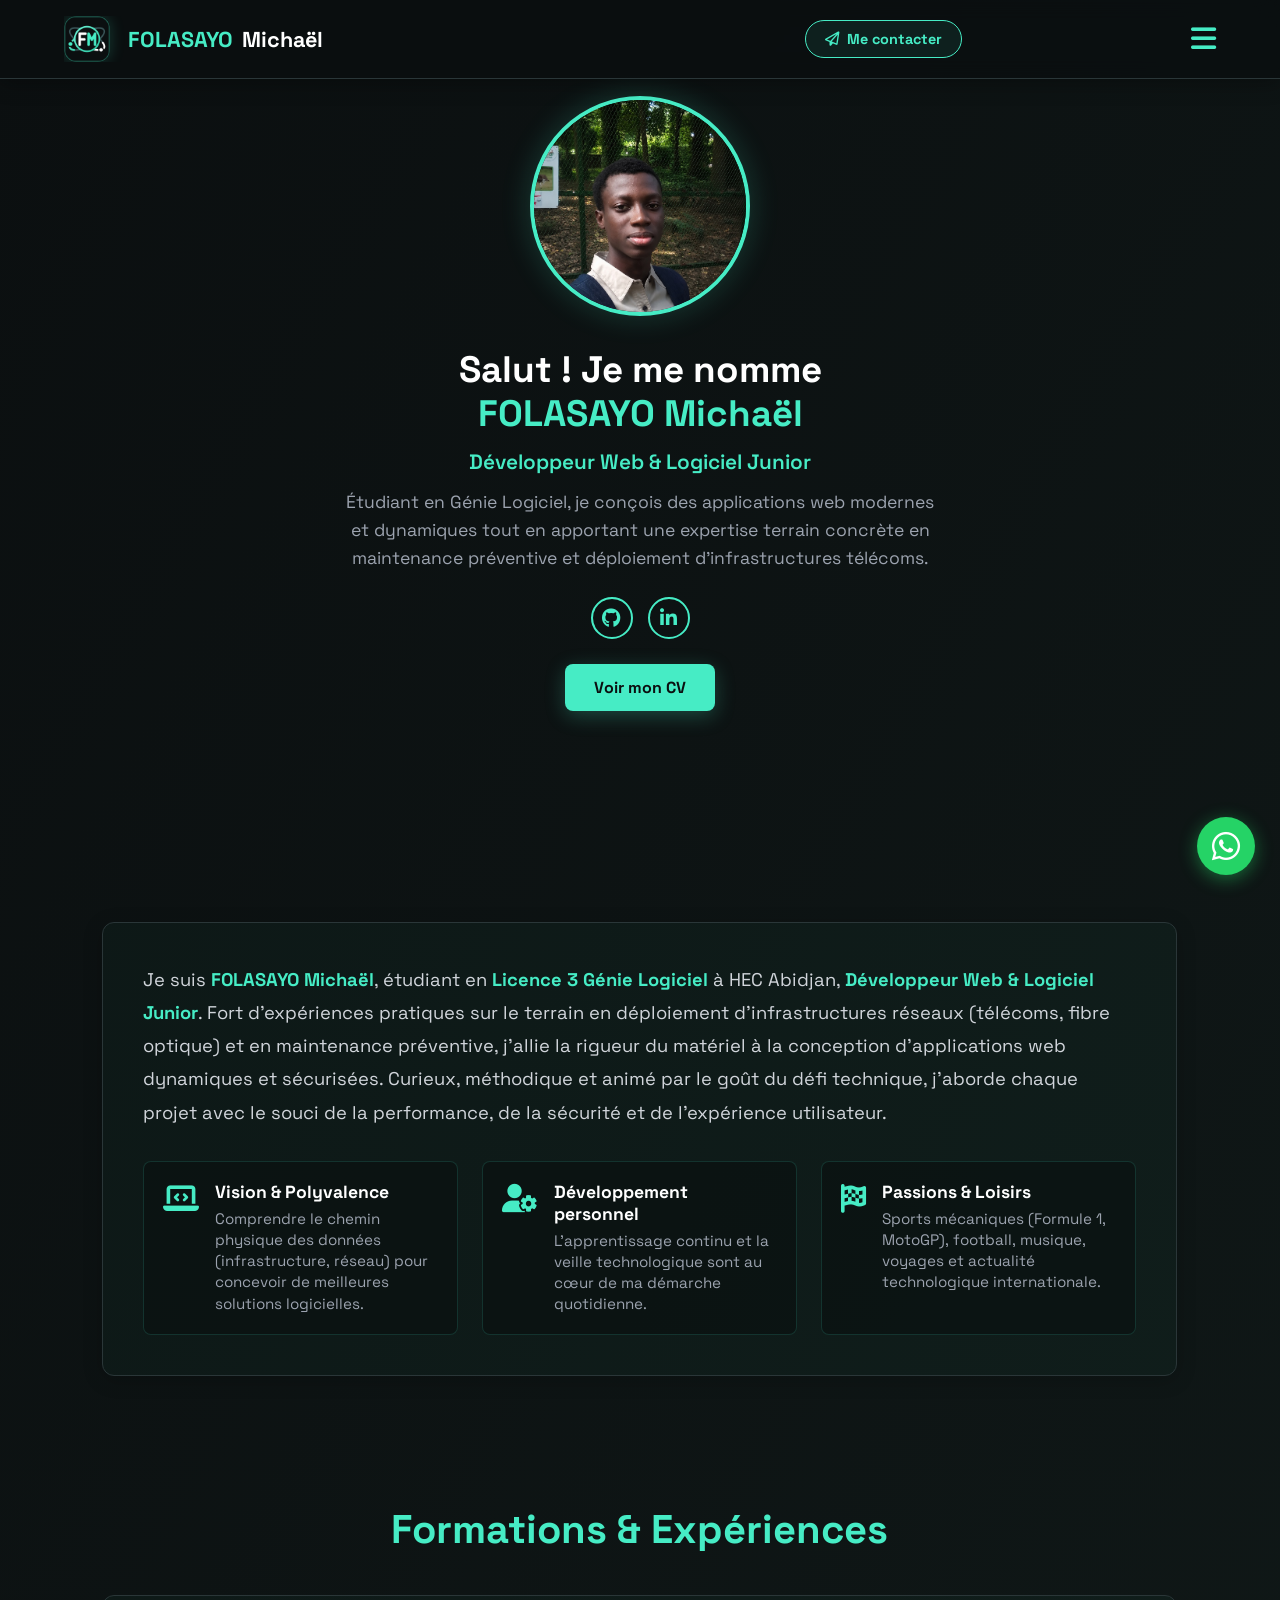
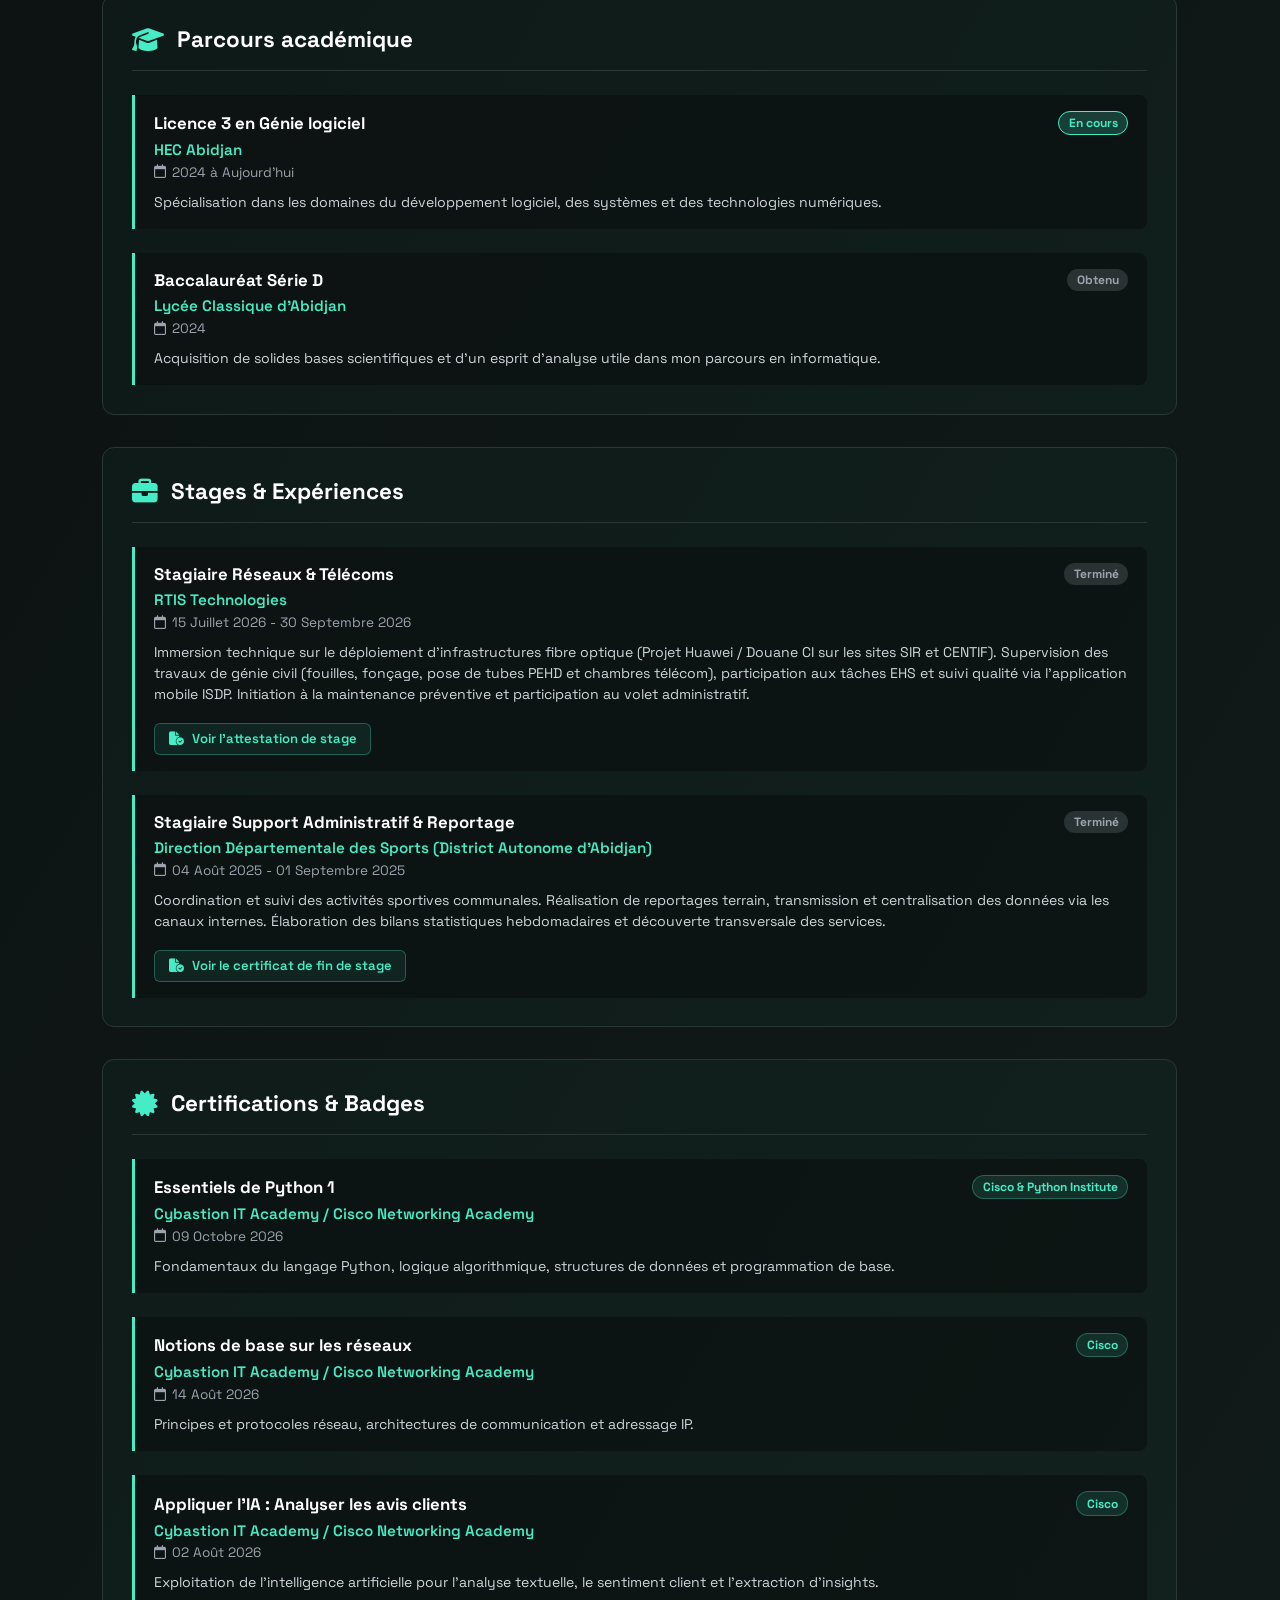
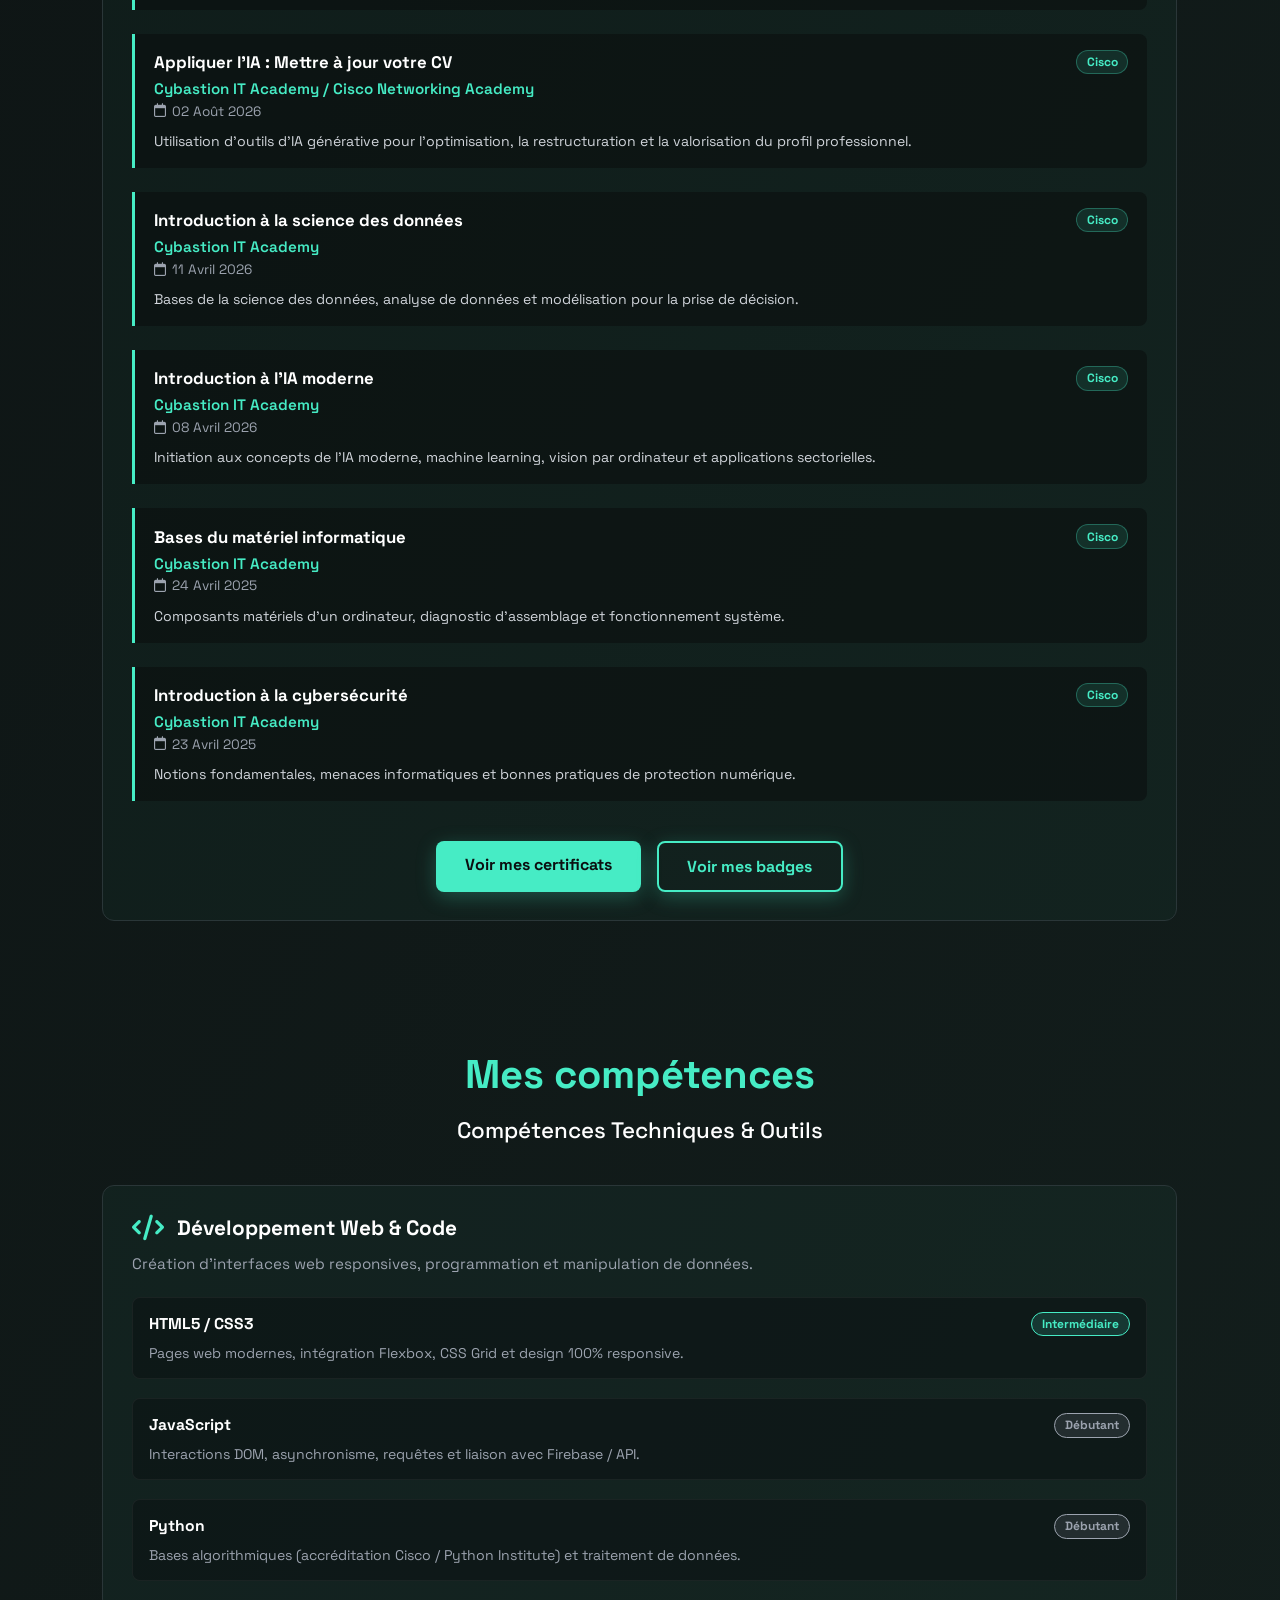
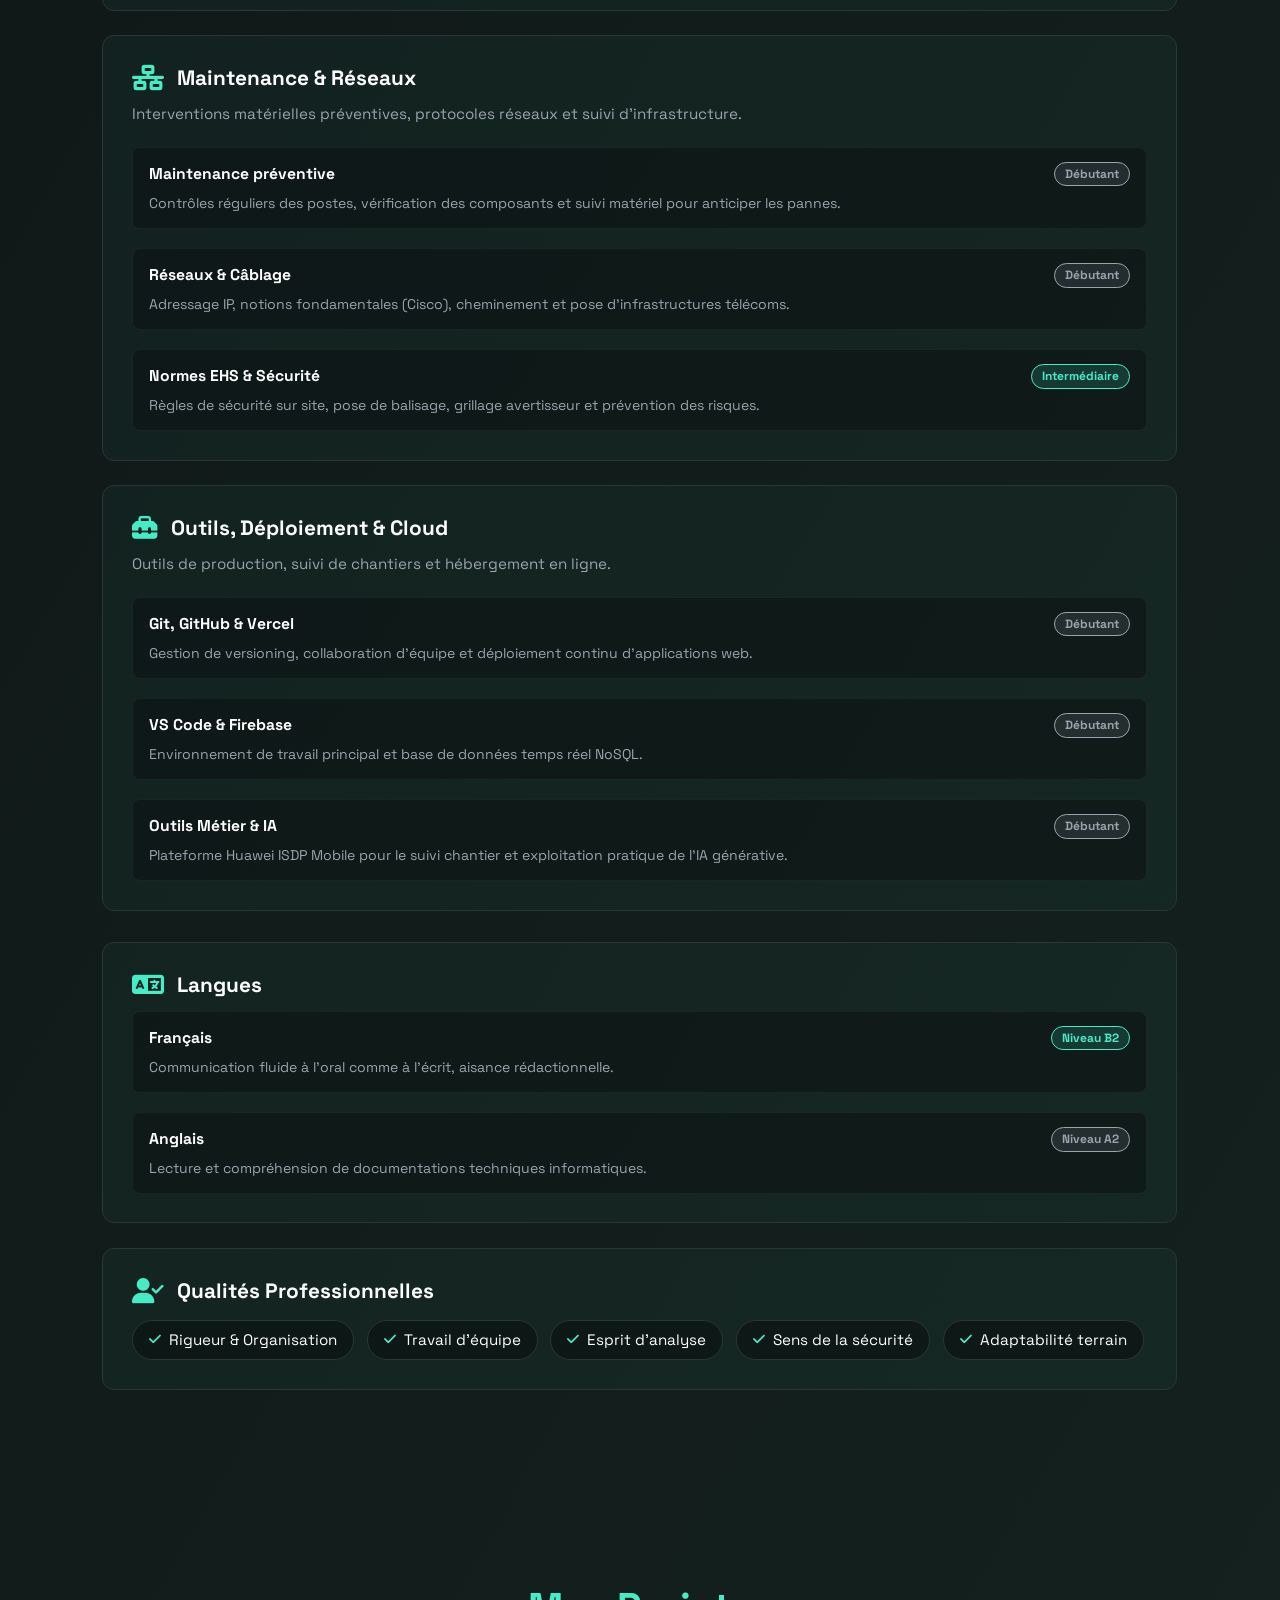
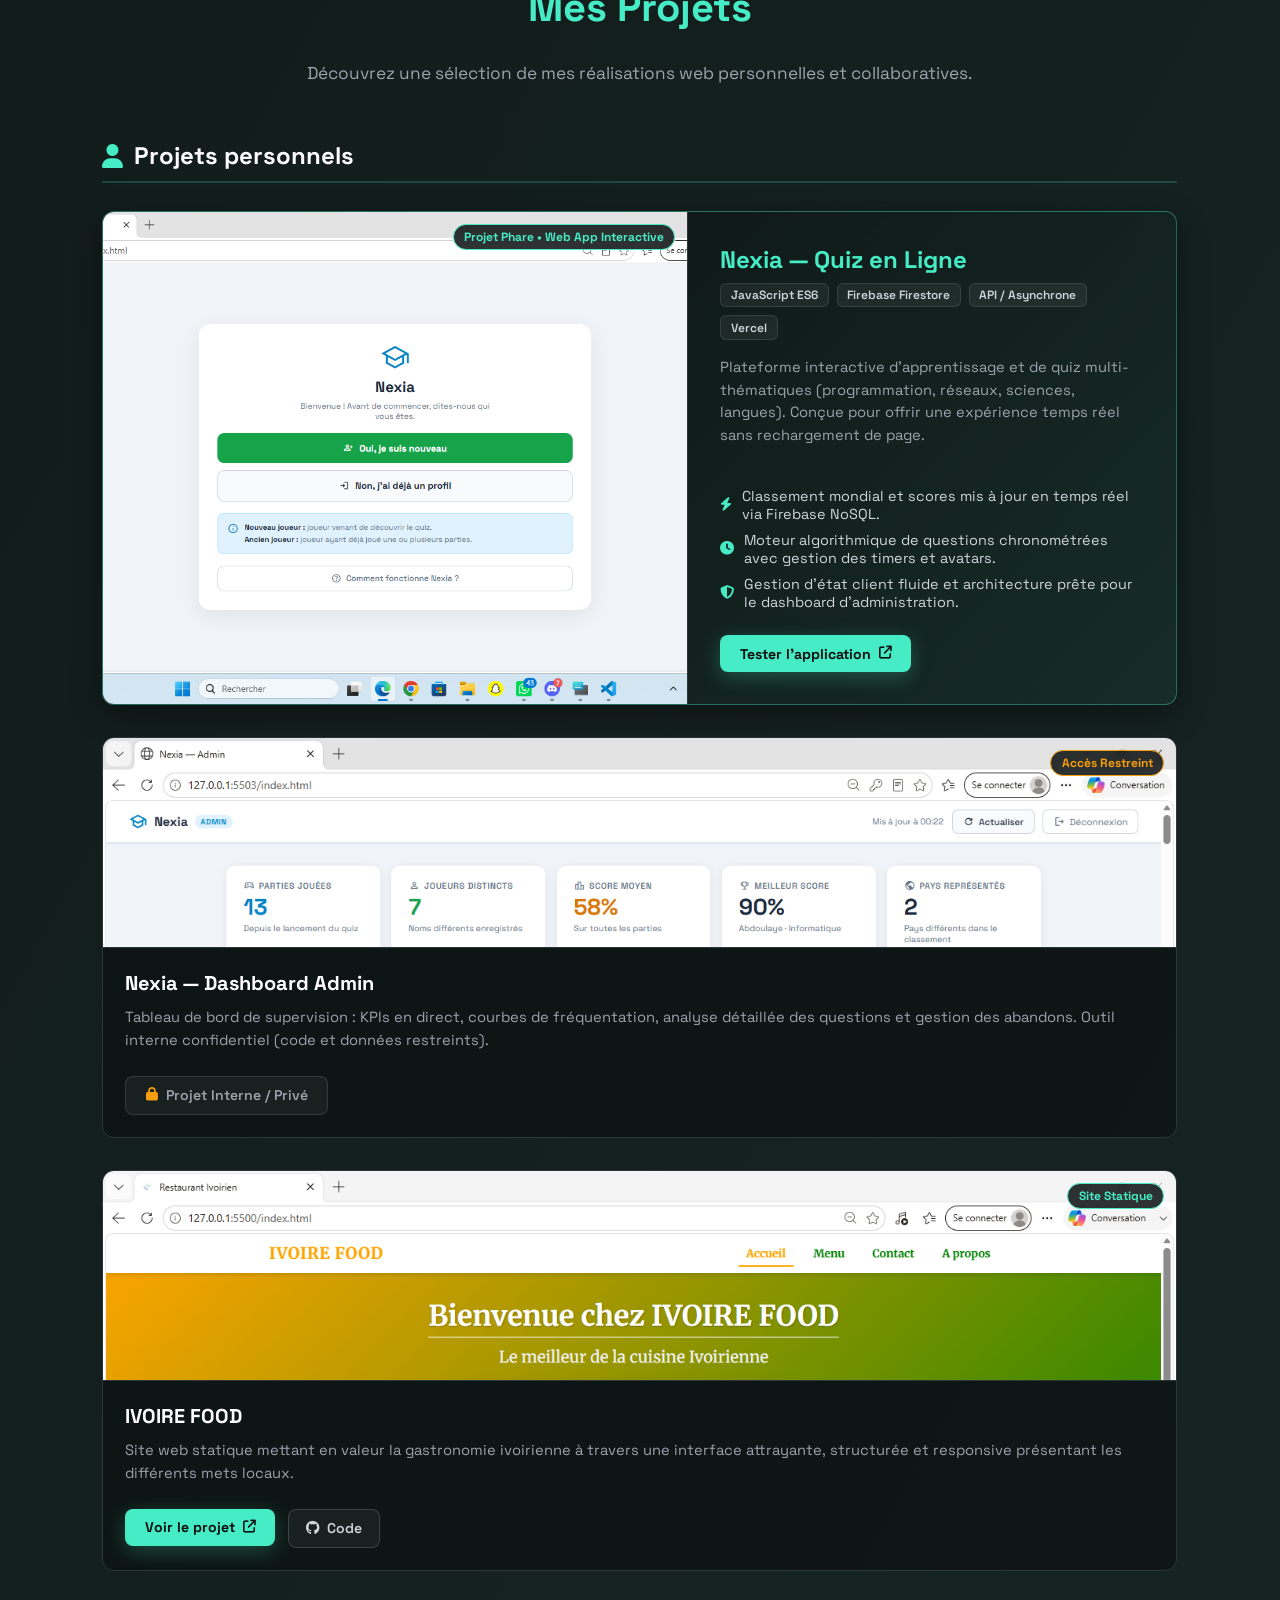
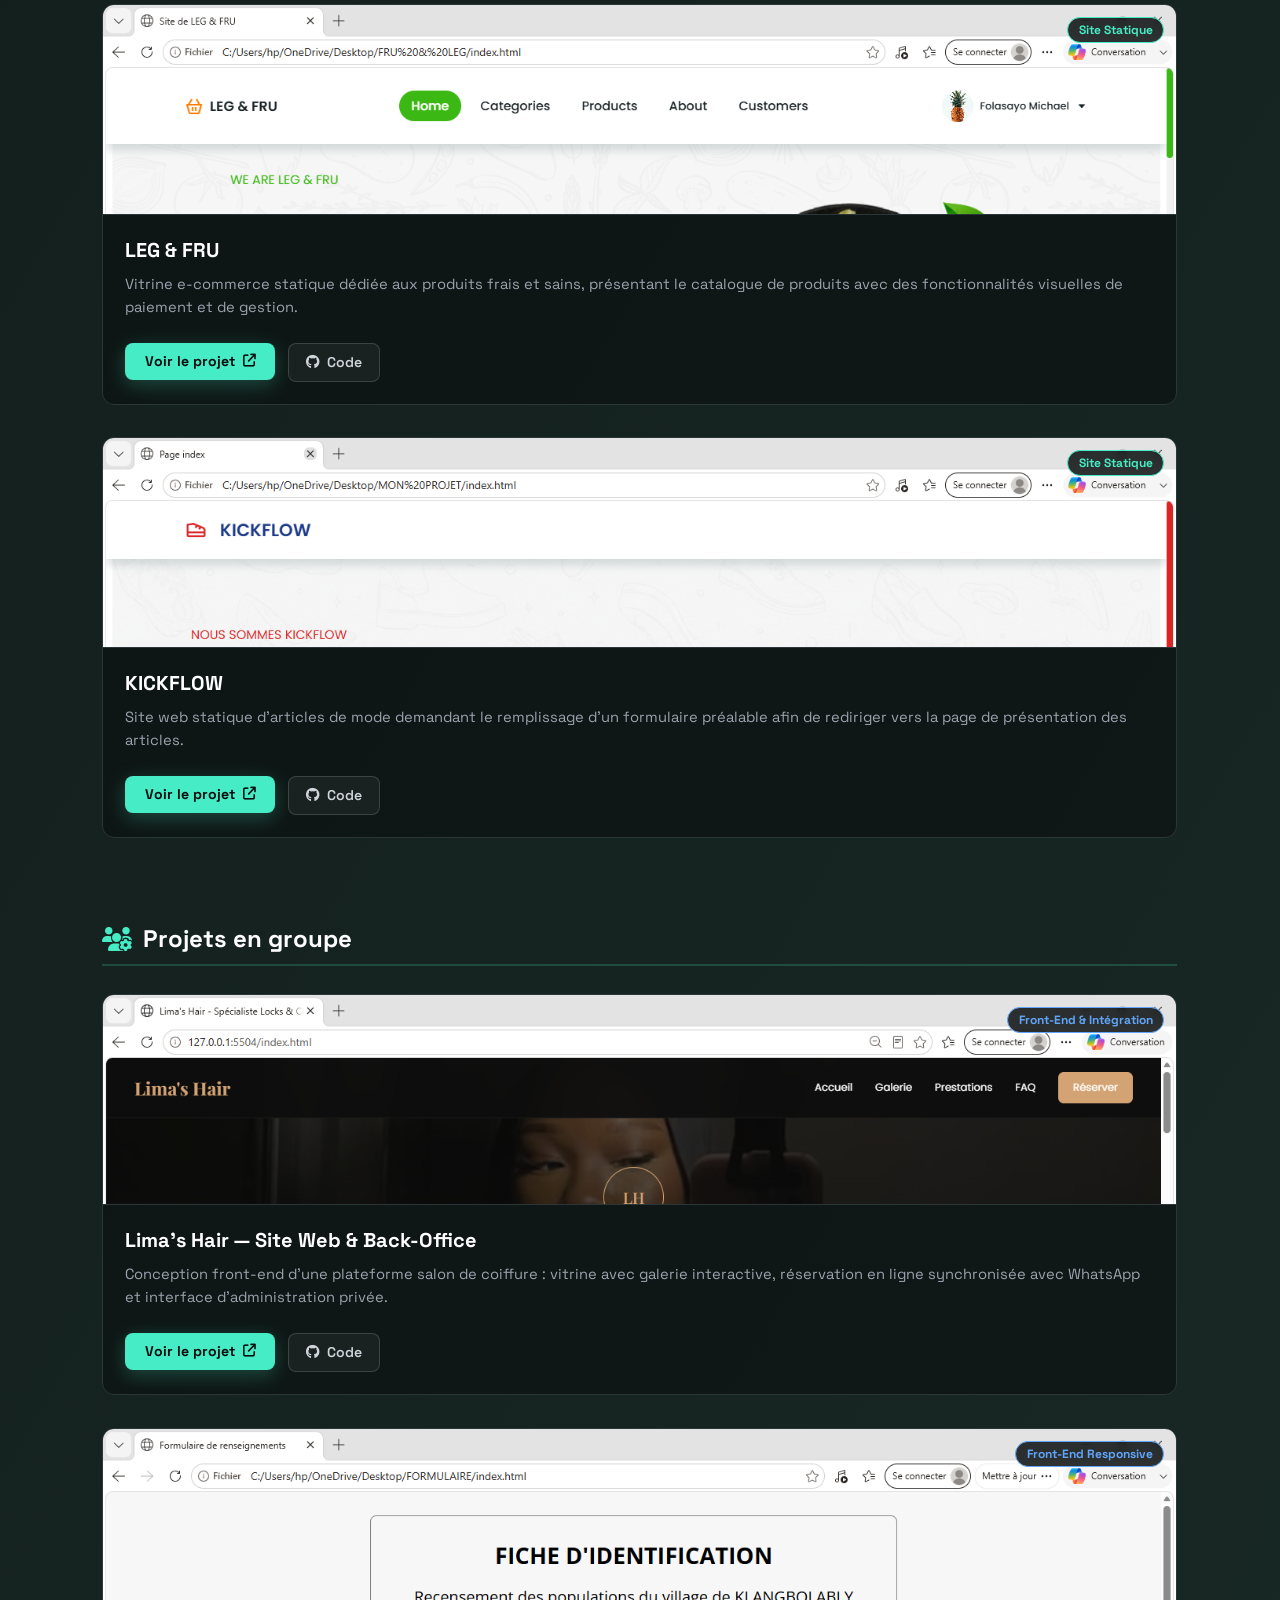
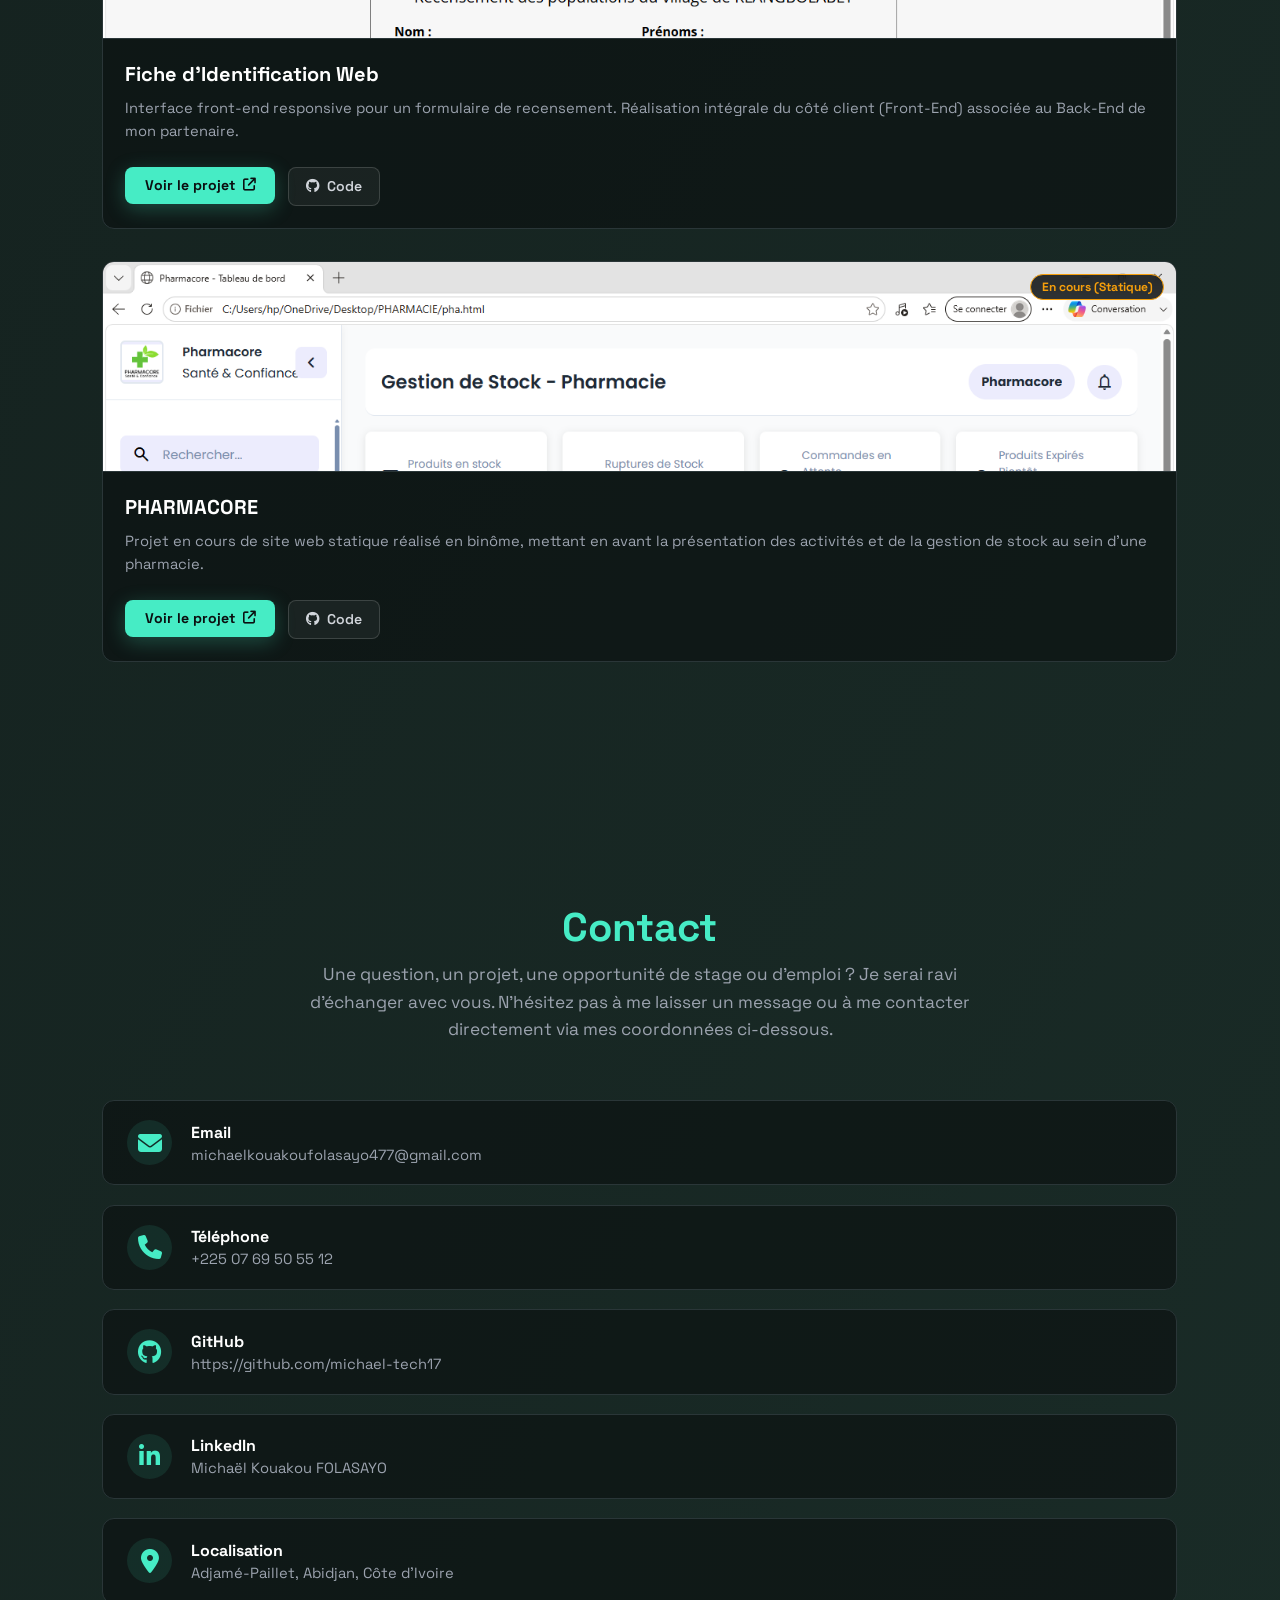
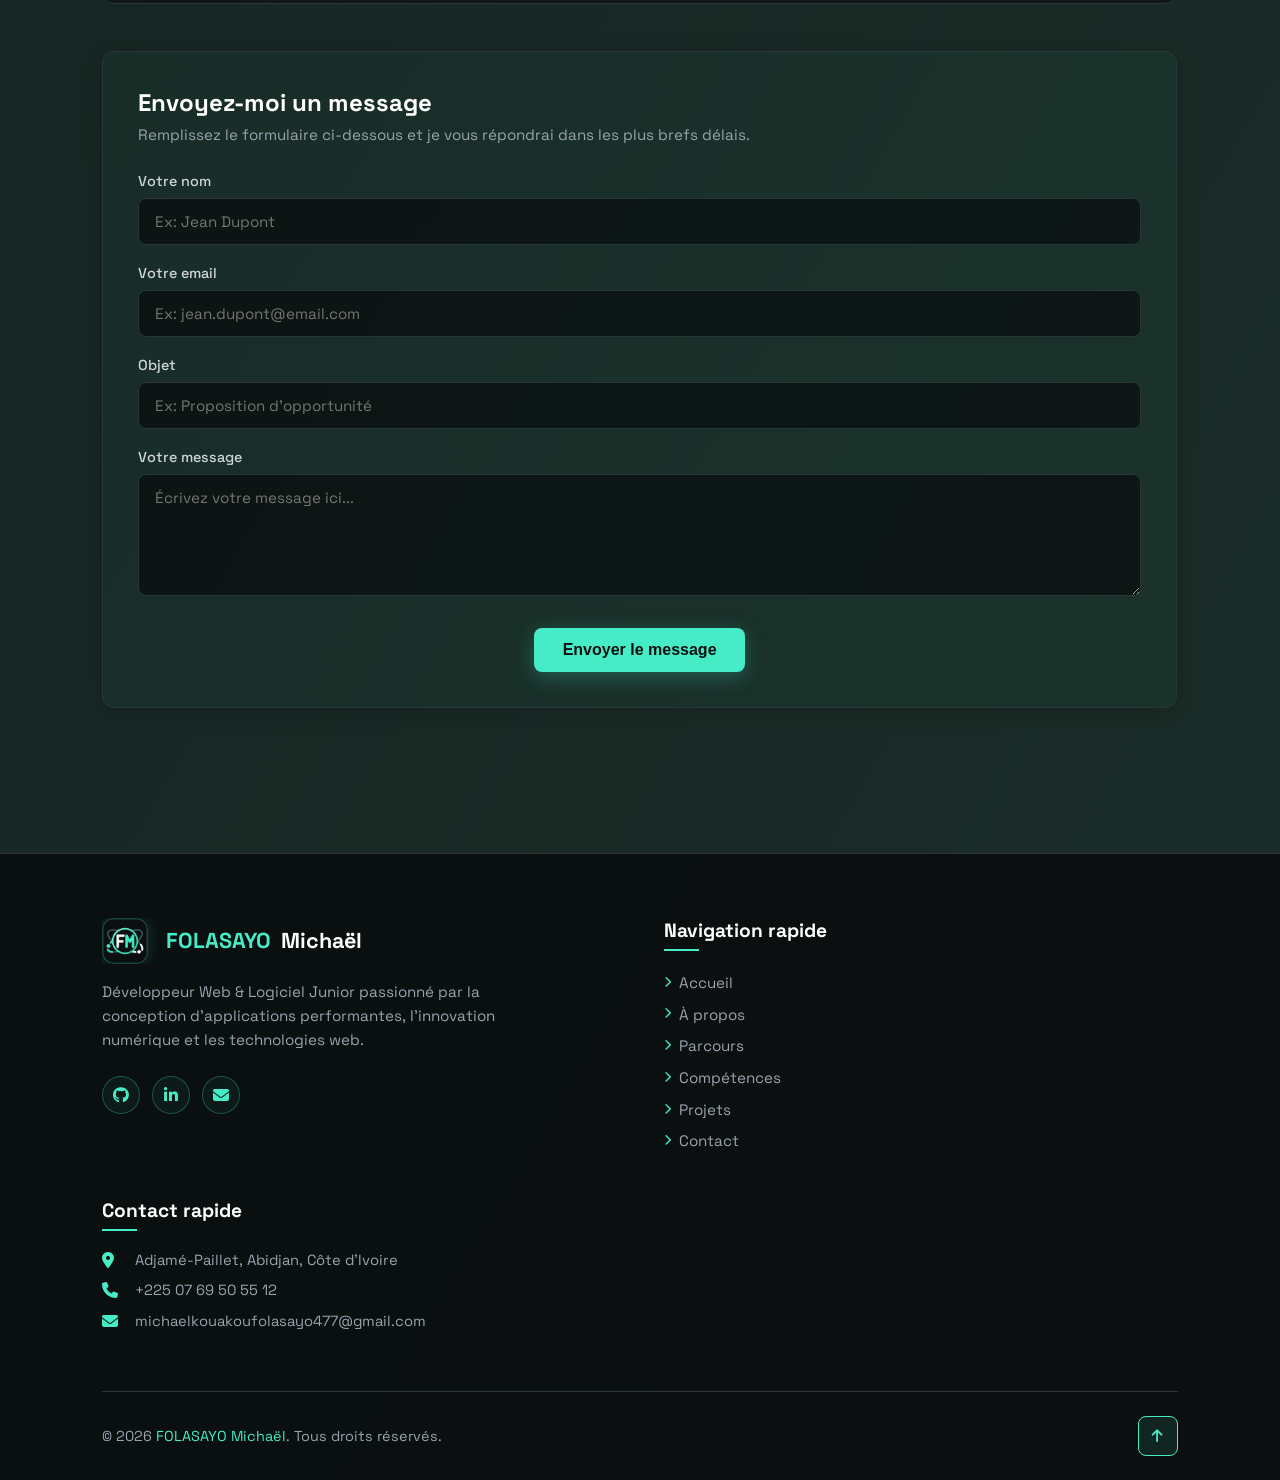
==== commit a6738ba9: "Ajout de mon certificat de Python" ====
--- a/index.html
+++ b/index.html
@@ -79,7 +79,7 @@
                     <a href="https://www.linkedin.com/in/micha%C3%ABl-kouakou-folasayo-09b313383" target="_blank" rel="noopener noreferrer" aria-label="LinkedIn"><i class="fa-brands fa-linkedin-in"></i></a>
                 </div>
 
-                <a href="Documents/CV_de_FMK.pdf" target="_blank" rel="noopener noreferrer" class="btn">Voir mon CV</a>
+                <a href="Documents/CV_de_Folasayo_Michael.pdf" target="_blank" rel="noopener noreferrer" class="btn">Voir mon CV</a>
             </div>
 
             <div class="hero-image reveal">
@@ -221,7 +221,7 @@
                                 <span class="badge-tag">Cisco & Python Institute</span>
                             </div>
                             <span class="institution">Cybastion IT Academy / Cisco Networking Academy</span>
-                            <span class="date"><i class="fa-regular fa-calendar"></i> 26 Septembre 2026</span>
+                            <span class="date"><i class="fa-regular fa-calendar"></i> 09 Octobre 2026</span>
                             <p class="item-desc">Fondamentaux du langage Python, logique algorithmique, structures de données et programmation de base.</p>
                         </div>
 
@@ -678,22 +678,22 @@
                         <input type="text" name="_gotcha" class="hp" tabindex="-1" autocomplete="off" aria-hidden="true">
                         <div class="form-group">
                             <label for="nom">Votre nom</label>
-                            <input type="text" id="nom" name="nom" placeholder="Ex: Jean Dupont" required>
+                            <input type="text" id="nom" name="nom" autocomplete="name" placeholder="Ex: Jean Dupont" required>
                         </div>
 
                         <div class="form-group">
                             <label for="email">Votre email</label>
-                            <input type="email" id="email" name="email" placeholder="Ex: jean.dupont@email.com" required>
+                            <input type="email" id="email" name="email" autocomplete="email" placeholder="Ex: jean.dupont@email.com" required>
                         </div>
 
                         <div class="form-group">
                             <label for="objet">Objet</label>
-                            <input type="text" id="objet" name="objet" placeholder="Ex: Proposition d'opportunité" required>
+                            <input type="text" id="objet" name="objet" autocomplete="off" placeholder="Ex: Proposition d'opportunité" required>
                         </div>
 
                         <div class="form-group">
                             <label for="message">Votre message</label>
-                            <textarea id="message" name="message" rows="5" placeholder="Écrivez votre message ici..." required></textarea>
+                            <textarea id="message" name="message" autocomplete="off" rows="5" placeholder="Écrivez votre message ici..." required></textarea>
                         </div>
 
                         <div class="form-btn-container">
